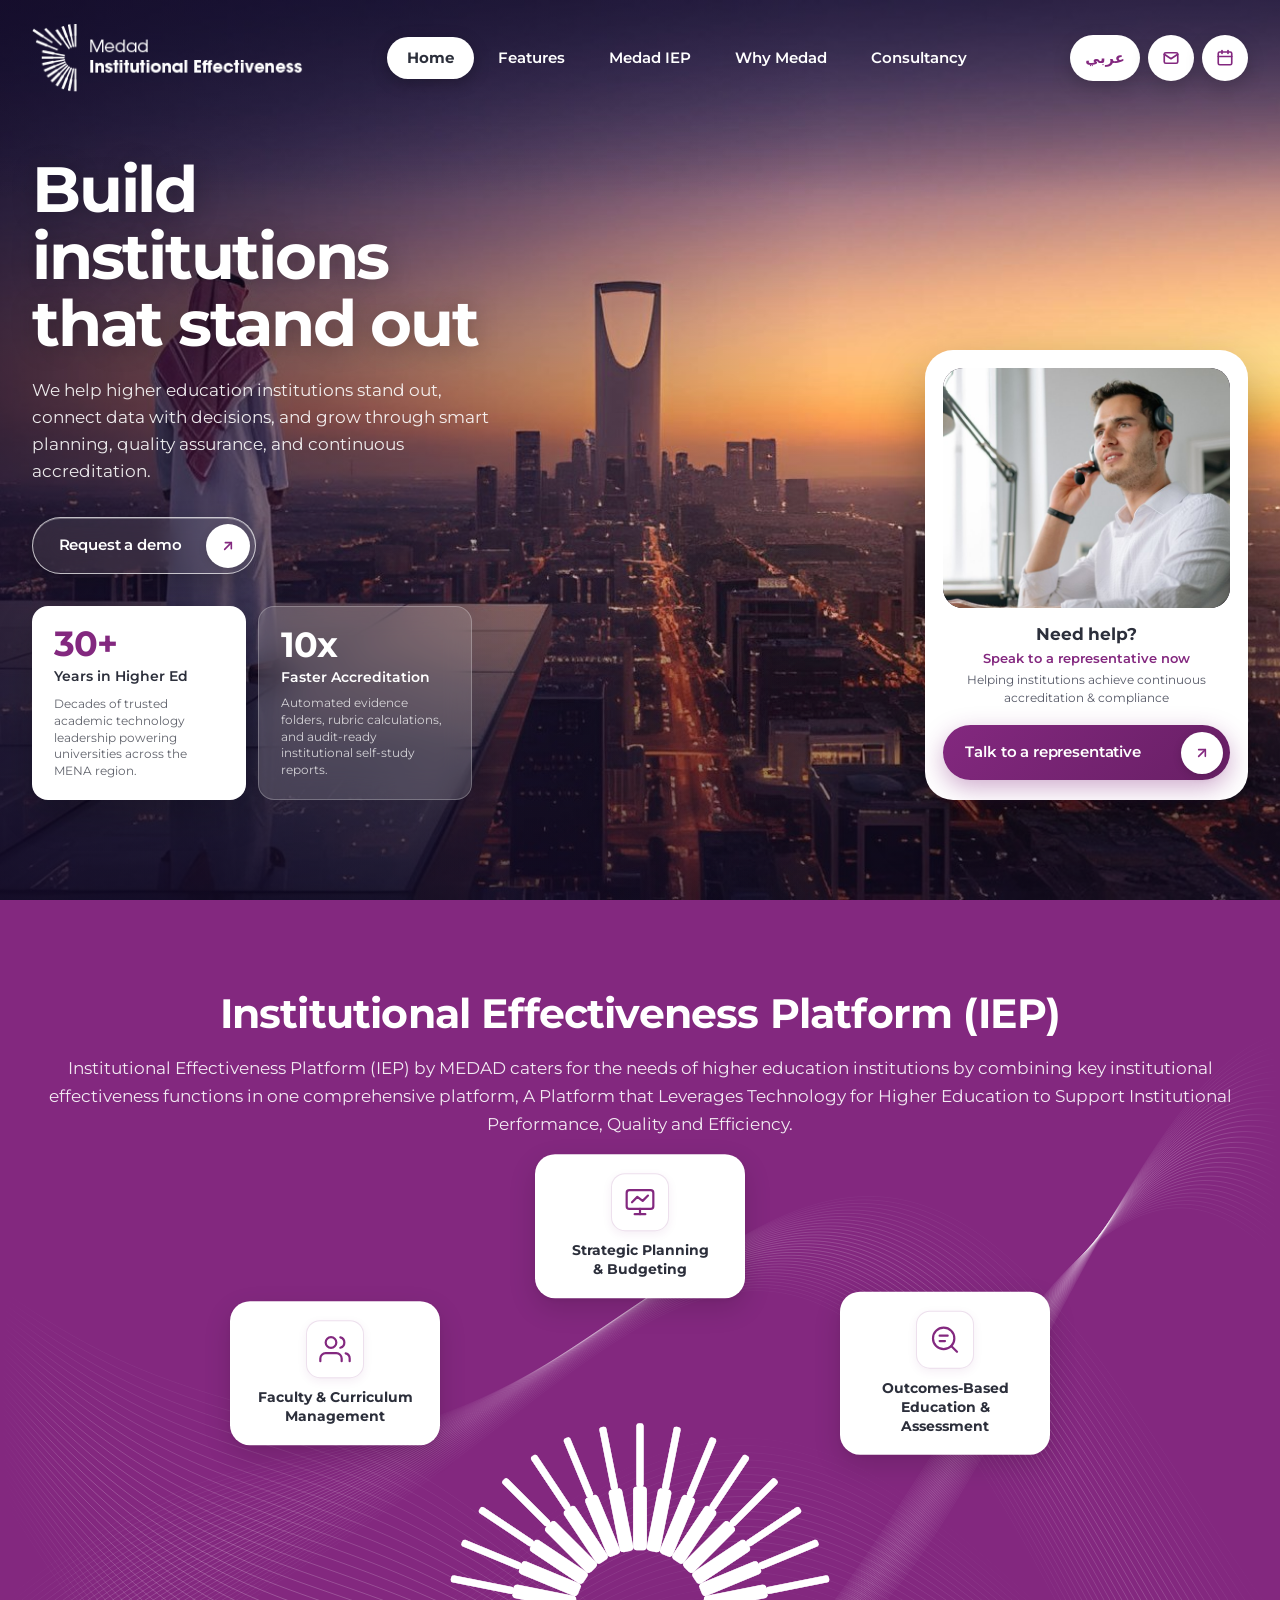
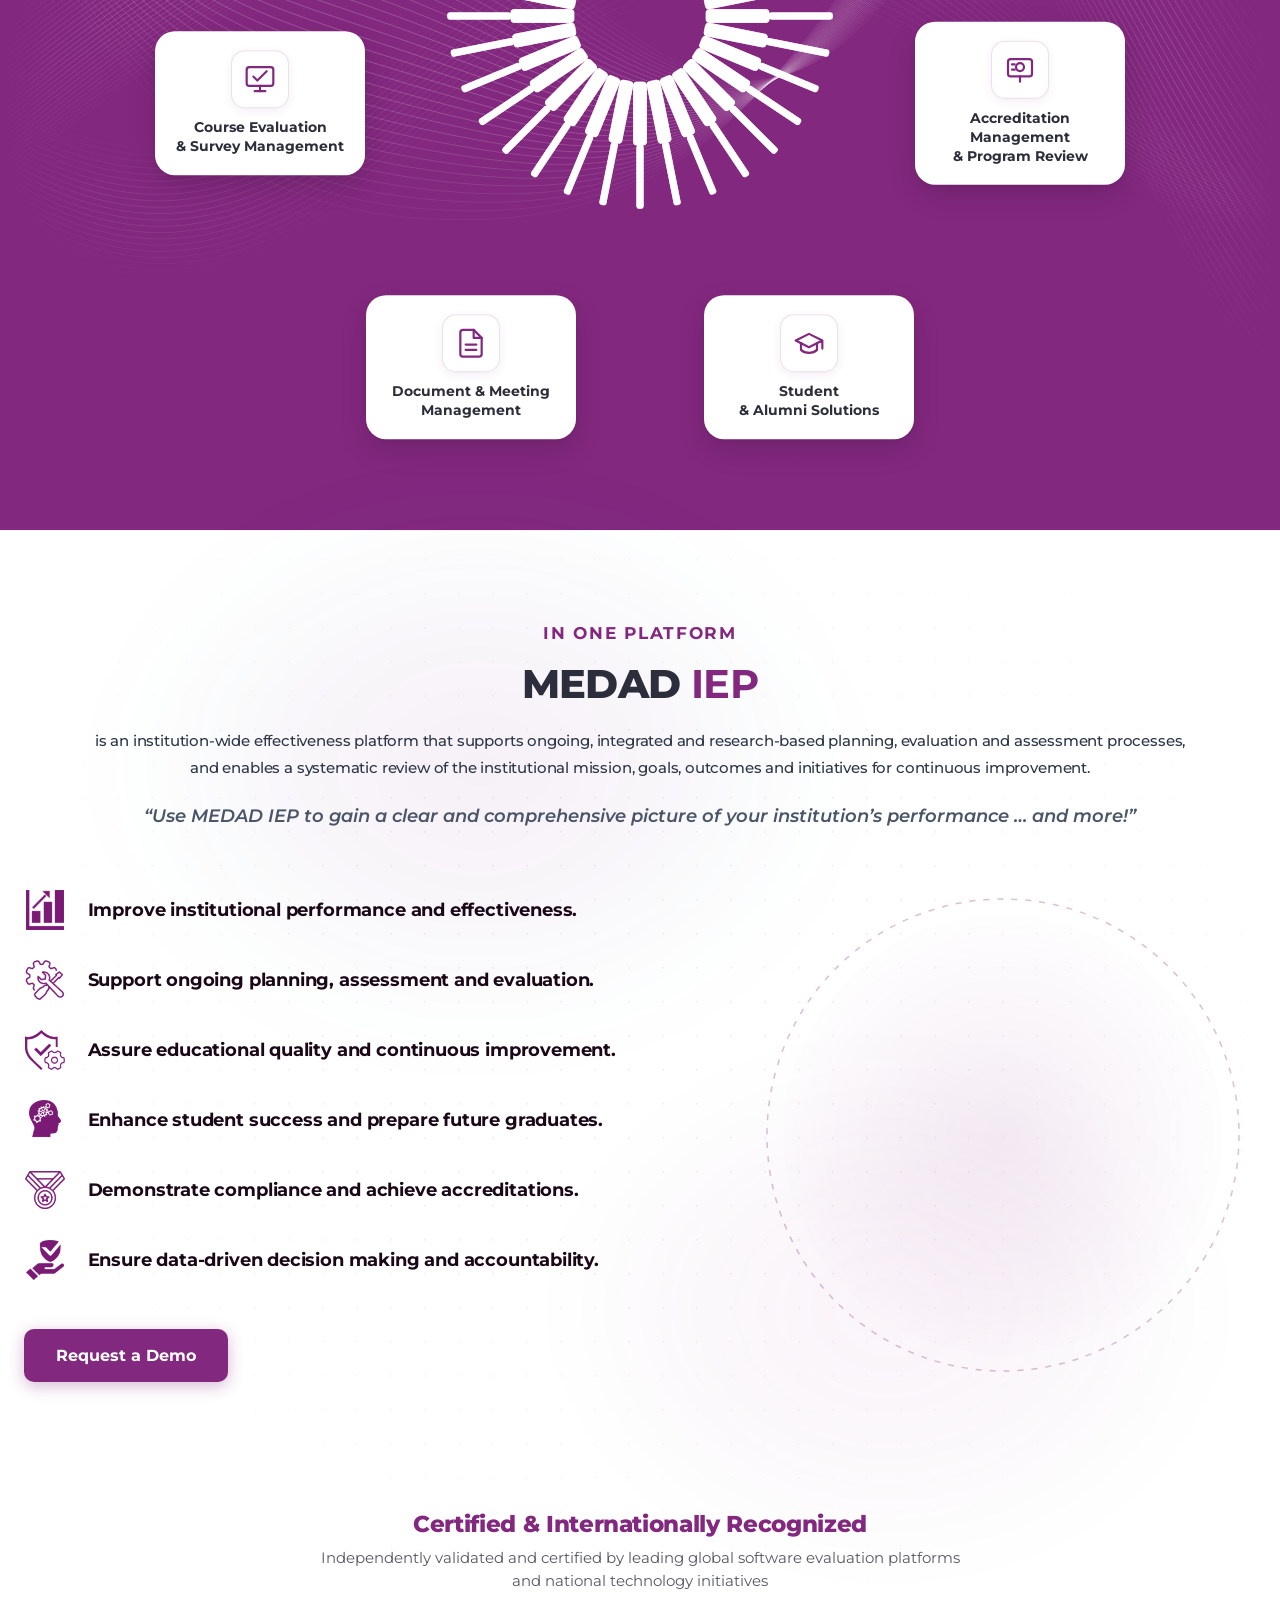
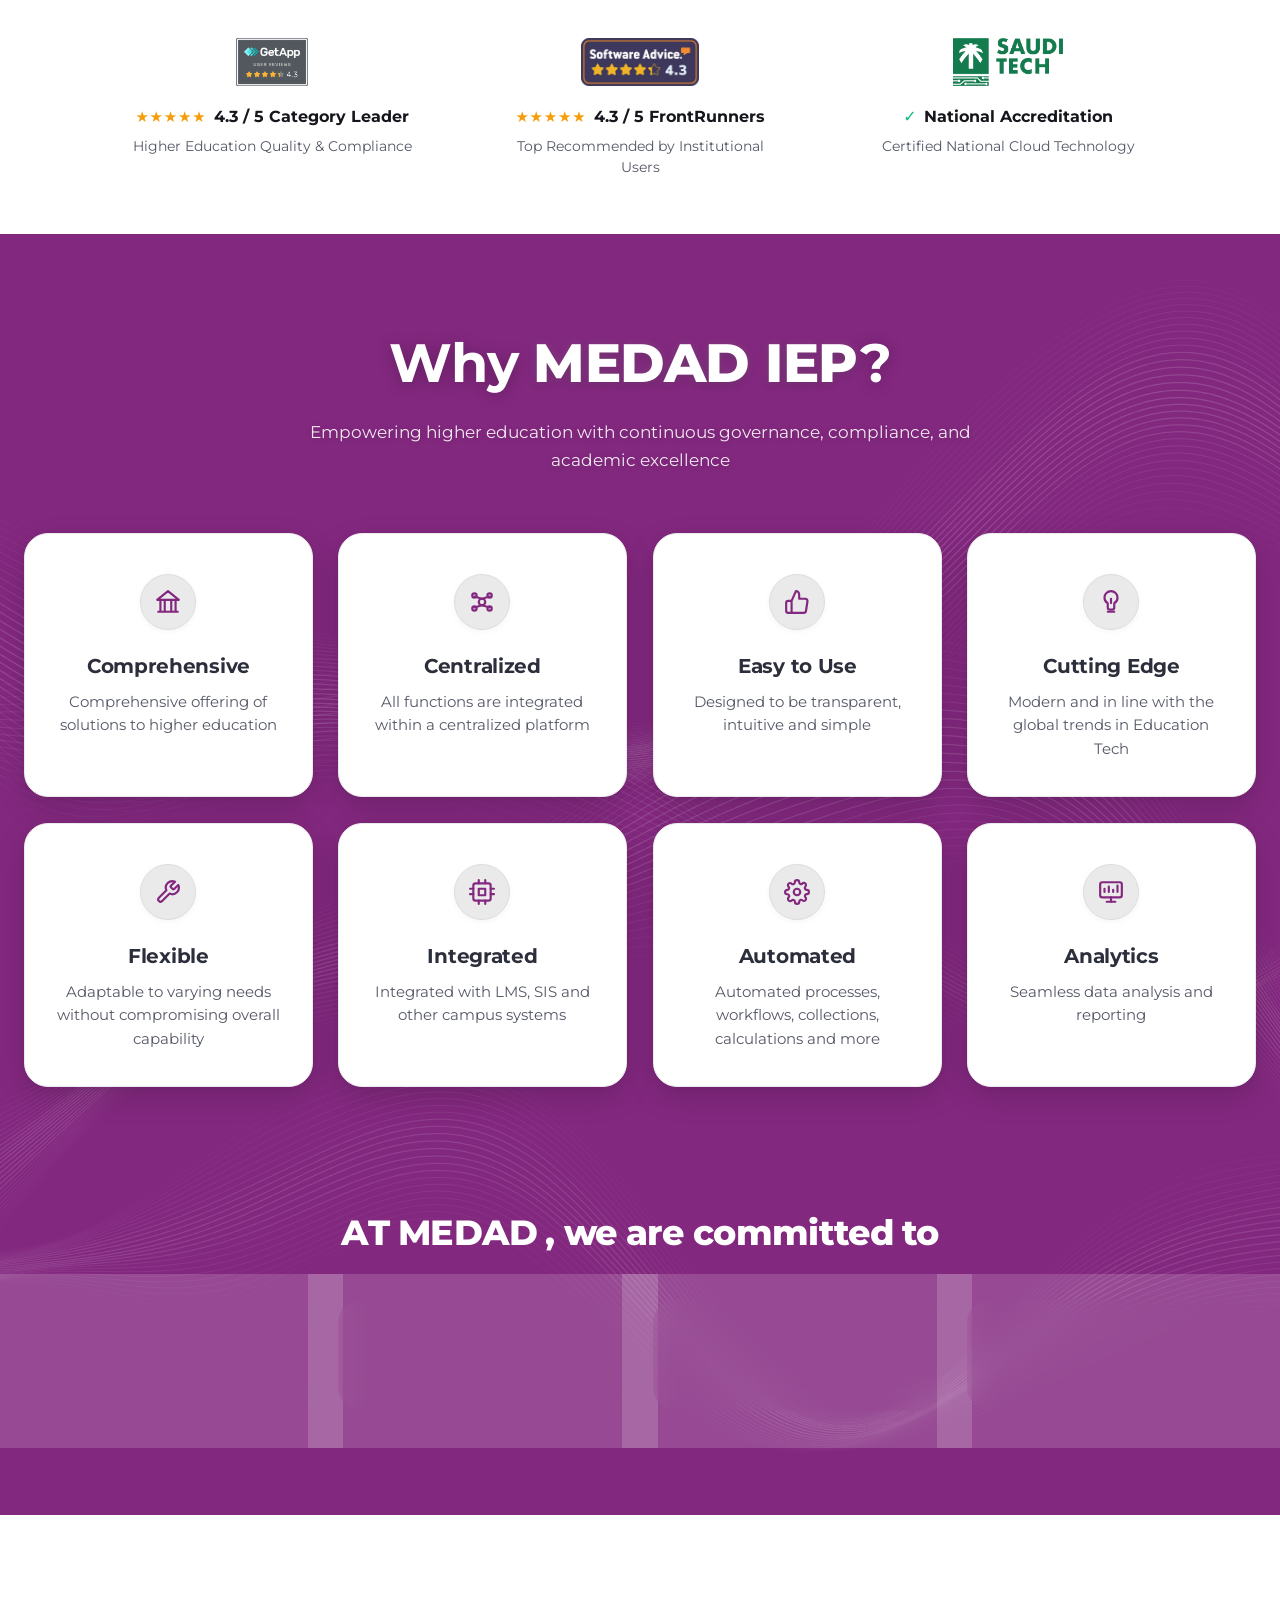
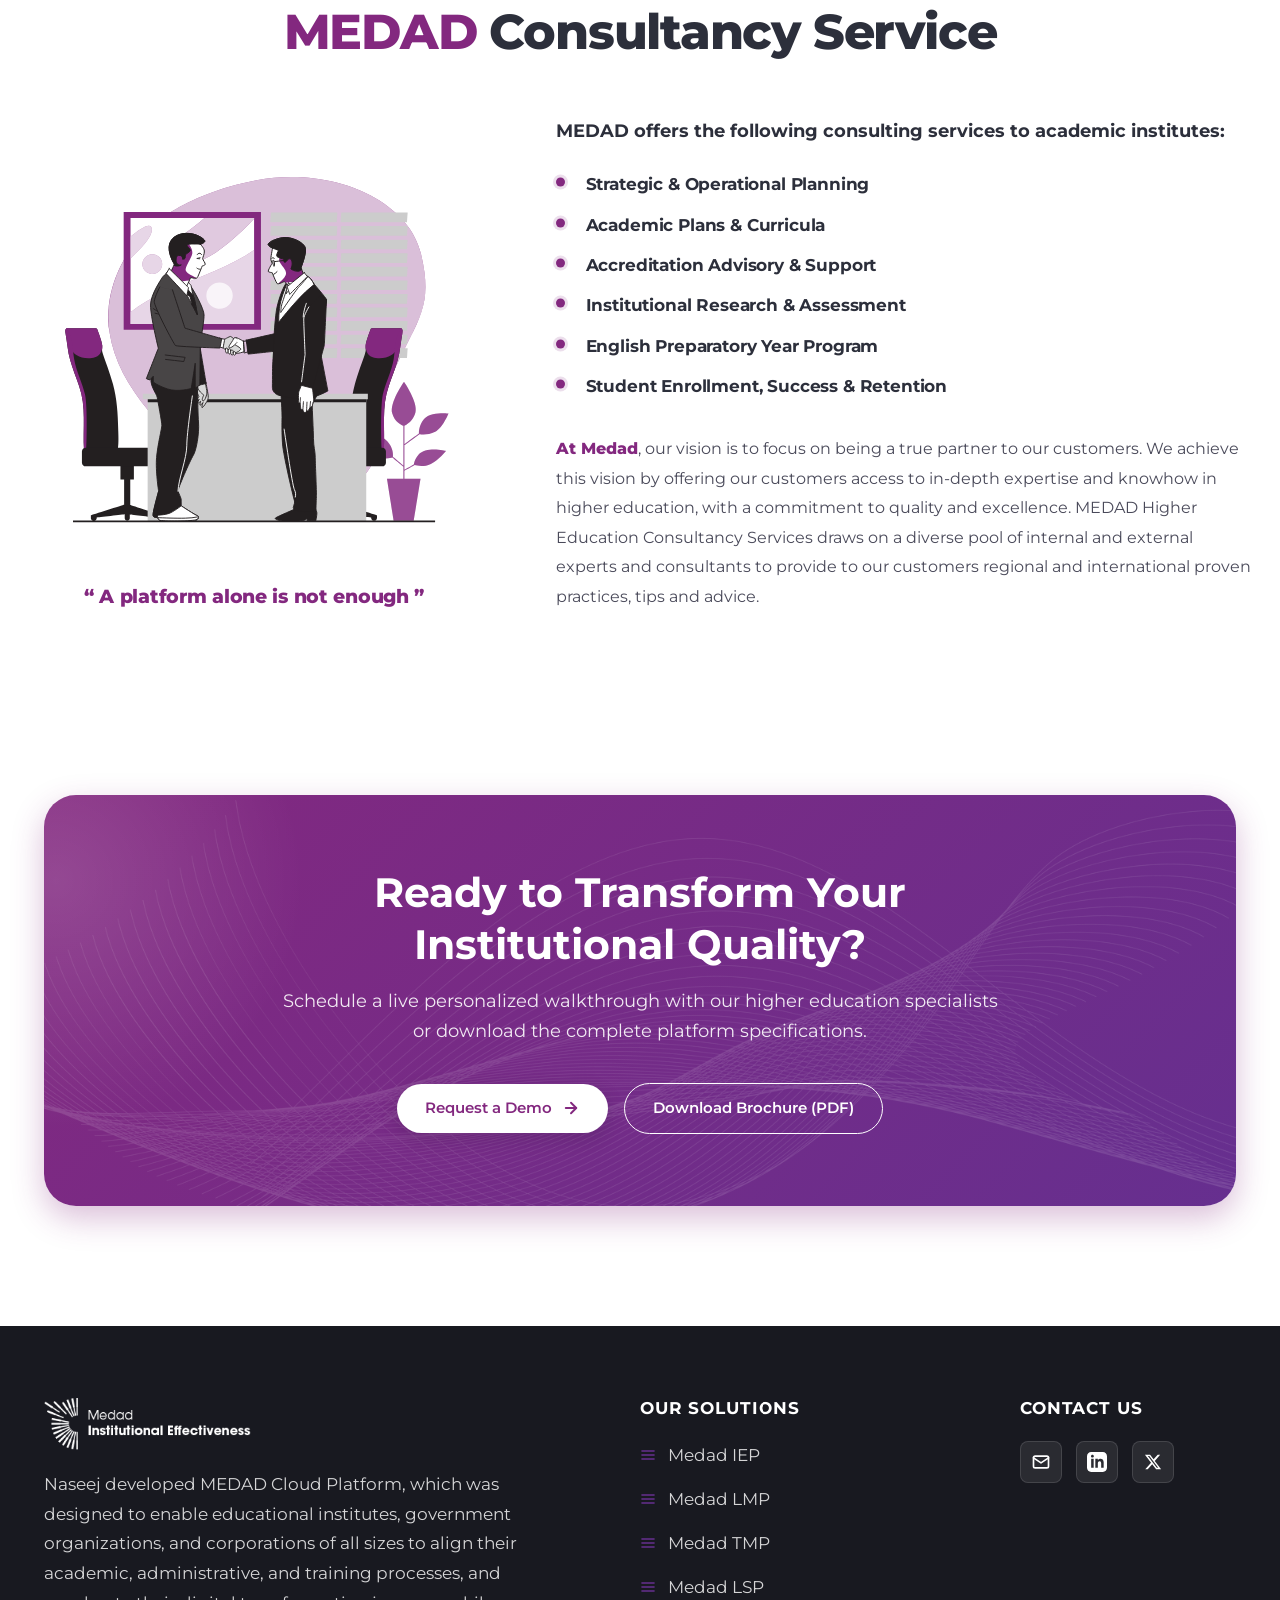
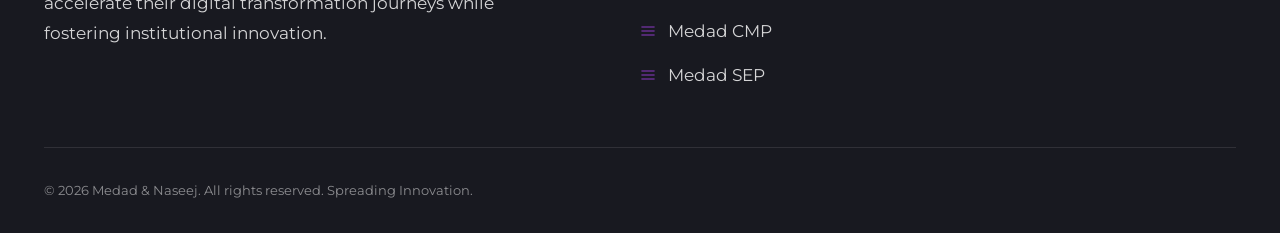
==== index.html @ b890a6e3 "Initial commit: Medad IEP Website" ====
<!DOCTYPE html>
<html lang="en" dir="ltr">
<head>
  <meta charset="UTF-8">
  <meta name="viewport" content="width=device-width, initial-scale=1.0">
  <title>Institutional Effectiveness | Medad Cloud Platform</title>
  <meta name="description" content="Institutional Effectiveness Platform (IEP) by MEDAD caters for the needs of higher education institutions by combining key institutional planning, outcomes assessment, and accreditation.">
  <meta name="robots" content="index, follow">

  <!-- Canonical & Multilingual Links -->
  <link rel="canonical" href="https://products.medad.com/institutional-effectiveness-platform/">
  <link rel="alternate" hreflang="en" href="index.html">
  <link rel="alternate" hreflang="ar" href="ar/index.html">
  <link rel="alternate" hreflang="x-default" href="index.html">

  <!-- Open Graph -->
  <meta property="og:type" content="website">
  <meta property="og:title" content="Institutional Effectiveness | Medad Cloud Platform">
  <meta property="og:description" content="Institutional Effectiveness Platform (IEP) by MEDAD caters for the needs of higher education institutions by combining key institutional functions.">
  <meta property="og:image" content="assets/images/iep-hero-bg.webp">
  <meta property="og:url" content="https://products.medad.com/institutional-effectiveness-platform/">

  <!-- Google Fonts: Montserrat (Spec: Regular 400, SemiBold 600, Bold 700) -->
  <link rel="preconnect" href="https://fonts.googleapis.com">
  <link rel="preconnect" href="https://fonts.gstatic.com" crossorigin>
  <link href="https://fonts.googleapis.com/css2?family=Montserrat:wght@400;600;700&display=swap" rel="stylesheet">

  <link rel="stylesheet" href="css/style.css">
  <link rel="icon" type="image/webp" href="assets/images/medad-iep-logo-en.webp">
</head>
<body>

  <!-- Floating Frosted Header Navigation (Document Level - Stays Forward) -->
  <header class="hero-header" id="mainHeader" role="banner">
    <a href="index.html" class="hero-brand" aria-label="Medad IEP Home">
      <img src="assets/images/medad-iep-logo-en.webp" alt="Medad Institutional Effectiveness Platform" width="272" height="68">
    </a>

    <nav class="hero-pill-nav" role="navigation" aria-label="Main Navigation">
      <span class="hero-pill-indicator" aria-hidden="true"></span>
      <a href="#overview" class="hero-pill-link active">Home</a>
      <a href="#features" class="hero-pill-link">Features</a>
      <a href="#medad-iep" class="hero-pill-link">Medad IEP</a>
      <a href="#why-medad" class="hero-pill-link">Why Medad</a>
      <a href="#consultancy" class="hero-pill-link">Consultancy</a>
    </nav>

    <div class="hero-header-actions">
      <a href="ar/index.html" class="hero-round-btn" id="hero-lang-btn" hreflang="ar" aria-label="Switch language to Arabic" title="العربية">
        <span>عربي</span>
      </a>
      <a href="mailto:info@medad.com" class="hero-round-btn" id="hero-mail-btn" aria-label="Email Medad" title="info@medad.com">
        <svg width="18" height="18" viewBox="0 0 24 24" fill="none" stroke="currentColor" stroke-width="2.2" stroke-linecap="round" stroke-linejoin="round" aria-hidden="true"><rect x="3" y="5" width="18" height="14" rx="2"></rect><polyline points="3 7 12 13 21 7"></polyline></svg>
      </a>
      <a href="#demo" class="hero-round-btn" id="hero-demo-icon-btn" data-open-demo aria-label="Request a Demo" title="Request a Demo">
        <svg width="18" height="18" viewBox="0 0 24 24" fill="none" stroke="currentColor" stroke-width="2.2" stroke-linecap="round" stroke-linejoin="round" aria-hidden="true"><rect x="3" y="4" width="18" height="17" rx="2"></rect><line x1="16" y1="2" x2="16" y2="6"></line><line x1="8" y1="2" x2="8" y2="6"></line><line x1="3" y1="10" x2="21" y2="10"></line></svg>
      </a>
    </div>
  </header>

  <!-- Page Wrapper with Formix-Style Editorial Hero -->
  <div class="page-wrapper">
    <section class="hero-editorial" id="overview">
      <!-- Hero Body Grid (Overlaid on Centered Portrait) -->
      <div class="hero-body-grid">
        <!-- Left Copy Column -->
        <div class="hero-copy-col">
          <h1 class="hero-headline">Build institutions<br>that stand out</h1>
          <p class="hero-description">
            We help higher education institutions stand out, connect data with decisions, and grow through smart planning, quality assurance, and continuous accreditation.
          </p>

          <div class="hero-cta-group">
            <a href="#demo" class="btn btn--hero" id="hero-request-demo-btn" data-open-demo>
              <span>Request a demo</span>
              <span class="btn-arrow-icon" aria-hidden="true">
                <svg width="16" height="16" viewBox="0 0 24 24" fill="none" stroke="currentColor" stroke-width="2.4" stroke-linecap="round" stroke-linejoin="round"><line x1="7" y1="17" x2="17" y2="7"></line><polyline points="8 7 17 7 17 16"></polyline></svg>
              </span>
            </a>
          </div>

          <!-- Bottom Left Stat Cards -->
          <div class="hero-stat-cards">
            <div class="hero-stat-card hero-stat-card--solid">
              <div>
                <div class="hero-stat-number">30+</div>
                <div class="hero-stat-label">Years in Higher Ed</div>
              </div>
              <p class="hero-stat-desc">Decades of trusted academic technology leadership powering universities across the MENA region.</p>
            </div>
            <div class="hero-stat-card hero-stat-card--glass">
              <div>
                <div class="hero-stat-number">10x</div>
                <div class="hero-stat-label">Faster Accreditation</div>
              </div>
              <p class="hero-stat-desc">Automated evidence folders, rubric calculations, and audit-ready institutional self-study reports.</p>
            </div>
          </div>
        </div>

        <!-- Center Spacer for Portrait -->
        <div class="hero-center-spacer" aria-hidden="true"></div>

        <!-- Right Aside Column -->
        <div class="hero-aside-col">
          <!-- Floating White Live Preview Card (Tall Formix Widget) -->
          <aside class="hero-live-card" aria-label="Interactive Preview">
            <div class="live-card-thumb">
              <img src="assets/images/support-rep.jpg" alt="Medad support representative on a headset call" width="800" height="960">
            </div>

            <div class="live-card-body">
              <div class="live-card-name">Need help?</div>
              <div class="live-card-role">Speak to a representative now</div>
              <p class="live-card-desc">Helping institutions achieve continuous accreditation &amp; compliance</p>
            </div>

            <a href="#demo" class="live-card-btn" id="hero-card-demo-btn" data-open-demo>
              <span>Talk to a representative</span>
              <span class="btn-arrow-icon" aria-hidden="true">
                <svg width="16" height="16" viewBox="0 0 24 24" fill="none" stroke="currentColor" stroke-width="2.4" stroke-linecap="round" stroke-linejoin="round"><line x1="7" y1="17" x2="17" y2="7"></line><polyline points="7 7 17 7 17 17"></polyline></svg>
              </span>
            </a>
          </aside>
        </div>
      </div>
    </section>
  </div>

  <!-- Main Landmark -->
  <main id="main-content">

    <!-- Section: A Platform Created for the Entire Institution (Interactive Medad Burst Logo) -->
    <section class="section medad-circle-section" id="features" aria-labelledby="pillars-title">
      <!-- Dynamic Flowing Wave Ribbon Background Elements (Seamless Continuous Wave Mesh - Zero Edges) -->
      <div class="medad-waves-bg" aria-hidden="true">
        <canvas class="medad-waves-canvas" id="medadWavesCanvas"></canvas>
      </div>

      <div class="container">
        <header class="section-head">
          <h2 id="pillars-title" class="section-title">Institutional Effectiveness Platform (IEP)</h2>
          <p class="section-subtitle">
            Institutional Effectiveness Platform (IEP) by MEDAD caters for the needs of higher education institutions by combining key institutional effectiveness functions in one comprehensive platform, A Platform that Leverages Technology for Higher Education to Support Institutional Performance, Quality and Efficiency.
          </p>
        </header>
      </div>

      <!-- Interactive Showcase Stage: Full Page Width -->
      <div class="medad-showcase-stage" id="medadShowcaseStage">
          <!-- Left Column: Burst Logo & Satellite Nodes -->
          <div class="medad-stage-left" id="medadStageLeft">
            <!-- Interactive Circular Medad Logo Hub -->
            <div class="medad-burst-hub" id="medadBurstHub">
              <!-- Central Medad Emblem Circle (Exact brand logo constructed as individual interactive vector shapes) -->
              <div class="medad-logo-core">
            <div class="medad-circle-disc" id="medadCircleDisc">
              <svg xmlns="http://www.w3.org/2000/svg" viewBox="0 0 800 800" width="100%" height="100%" class="medad-interactive-vector-emblem" id="medadInteractiveSvg" aria-label="Medad Institutional Effectiveness Platform Symbol" shape-rendering="geometricPrecision" text-rendering="geometricPrecision" image-rendering="optimizeQuality">
                <!-- All 32 Complete Vector Rectangular Rods in Pure White (#FFFFFF) arranged in circle directly over purple section background -->
                <!-- In rest state, all rods stay completely inside the circle (radius 120 to 350 <= 392) -->
                <!-- Thick parts look inwards toward the circle, thin parts point outwards -->
                <g class="medad-vec-rods-container" id="medadVecRodsContainer">
                  <!-- Rod  0:   0.0 deg -->
                  <g class="medad-vec-rod-pivot" data-rod-index="0" transform="rotate(0.0, 400, 400)">
                    <g class="medad-vec-rod" data-rod="0" data-feature="2" shape-rendering="geometricPrecision">
                      <rect x="510" y="378" width="250" height="44" fill="transparent" class="medad-rod-hitbox" />
                      <rect x="520" y="388" width="115" height="24" rx="6" fill="#FFFFFF" stroke="#FFFFFF" stroke-width="0.75" stroke-linejoin="round" vector-effect="non-scaling-stroke" shape-rendering="geometricPrecision" class="medad-rod-head" />
                      <rect x="635" y="394" width="115" height="12" rx="4" fill="#FFFFFF" stroke="#FFFFFF" stroke-width="0.75" stroke-linejoin="round" vector-effect="non-scaling-stroke" shape-rendering="geometricPrecision" class="medad-rod-stem" />
                    </g>
                  </g>

                  <!-- Rod  1:  11.2 deg -->
                  <g class="medad-vec-rod-pivot" data-rod-index="1" transform="rotate(11.25, 400, 400)">
                    <g class="medad-vec-rod" data-rod="1" data-feature="2" shape-rendering="geometricPrecision">
                      <rect x="510" y="378" width="250" height="44" fill="transparent" class="medad-rod-hitbox" />
                      <rect x="520" y="388" width="115" height="24" rx="6" fill="#FFFFFF" stroke="#FFFFFF" stroke-width="0.75" stroke-linejoin="round" vector-effect="non-scaling-stroke" shape-rendering="geometricPrecision" class="medad-rod-head" />
                      <rect x="635" y="394" width="115" height="12" rx="4" fill="#FFFFFF" stroke="#FFFFFF" stroke-width="0.75" stroke-linejoin="round" vector-effect="non-scaling-stroke" shape-rendering="geometricPrecision" class="medad-rod-stem" />
                    </g>
                  </g>

                  <!-- Rod  2:  22.5 deg -->
                  <g class="medad-vec-rod-pivot" data-rod-index="2" transform="rotate(22.5, 400, 400)">
                    <g class="medad-vec-rod" data-rod="2" data-feature="2" shape-rendering="geometricPrecision">
                      <rect x="510" y="378" width="250" height="44" fill="transparent" class="medad-rod-hitbox" />
                      <rect x="520" y="388" width="115" height="24" rx="6" fill="#FFFFFF" stroke="#FFFFFF" stroke-width="0.75" stroke-linejoin="round" vector-effect="non-scaling-stroke" shape-rendering="geometricPrecision" class="medad-rod-head" />
                      <rect x="635" y="394" width="115" height="12" rx="4" fill="#FFFFFF" stroke="#FFFFFF" stroke-width="0.75" stroke-linejoin="round" vector-effect="non-scaling-stroke" shape-rendering="geometricPrecision" class="medad-rod-stem" />
                    </g>
                  </g>

                  <!-- Rod  3:  33.8 deg -->
                  <g class="medad-vec-rod-pivot" data-rod-index="3" transform="rotate(33.75, 400, 400)">
                    <g class="medad-vec-rod" data-rod="3" data-feature="3" shape-rendering="geometricPrecision">
                      <rect x="510" y="378" width="250" height="44" fill="transparent" class="medad-rod-hitbox" />
                      <rect x="520" y="388" width="115" height="24" rx="6" fill="#FFFFFF" stroke="#FFFFFF" stroke-width="0.75" stroke-linejoin="round" vector-effect="non-scaling-stroke" shape-rendering="geometricPrecision" class="medad-rod-head" />
                      <rect x="635" y="394" width="115" height="12" rx="4" fill="#FFFFFF" stroke="#FFFFFF" stroke-width="0.75" stroke-linejoin="round" vector-effect="non-scaling-stroke" shape-rendering="geometricPrecision" class="medad-rod-stem" />
                    </g>
                  </g>

                  <!-- Rod  4:  45.0 deg -->
                  <g class="medad-vec-rod-pivot" data-rod-index="4" transform="rotate(45.0, 400, 400)">
                    <g class="medad-vec-rod" data-rod="4" data-feature="3" shape-rendering="geometricPrecision">
                      <rect x="510" y="378" width="250" height="44" fill="transparent" class="medad-rod-hitbox" />
                      <rect x="520" y="388" width="115" height="24" rx="6" fill="#FFFFFF" stroke="#FFFFFF" stroke-width="0.75" stroke-linejoin="round" vector-effect="non-scaling-stroke" shape-rendering="geometricPrecision" class="medad-rod-head" />
                      <rect x="635" y="394" width="115" height="12" rx="4" fill="#FFFFFF" stroke="#FFFFFF" stroke-width="0.75" stroke-linejoin="round" vector-effect="non-scaling-stroke" shape-rendering="geometricPrecision" class="medad-rod-stem" />
                    </g>
                  </g>

                  <!-- Rod  5:  56.2 deg -->
                  <g class="medad-vec-rod-pivot" data-rod-index="5" transform="rotate(56.25, 400, 400)">
                    <g class="medad-vec-rod" data-rod="5" data-feature="3" shape-rendering="geometricPrecision">
                      <rect x="510" y="378" width="250" height="44" fill="transparent" class="medad-rod-hitbox" />
                      <rect x="520" y="388" width="115" height="24" rx="6" fill="#FFFFFF" stroke="#FFFFFF" stroke-width="0.75" stroke-linejoin="round" vector-effect="non-scaling-stroke" shape-rendering="geometricPrecision" class="medad-rod-head" />
                      <rect x="635" y="394" width="115" height="12" rx="4" fill="#FFFFFF" stroke="#FFFFFF" stroke-width="0.75" stroke-linejoin="round" vector-effect="non-scaling-stroke" shape-rendering="geometricPrecision" class="medad-rod-stem" />
                    </g>
                  </g>

                  <!-- Rod  6:  67.5 deg -->
                  <g class="medad-vec-rod-pivot" data-rod-index="6" transform="rotate(67.5, 400, 400)">
                    <g class="medad-vec-rod" data-rod="6" data-feature="3" shape-rendering="geometricPrecision">
                      <rect x="510" y="378" width="250" height="44" fill="transparent" class="medad-rod-hitbox" />
                      <rect x="520" y="388" width="115" height="24" rx="6" fill="#FFFFFF" stroke="#FFFFFF" stroke-width="0.75" stroke-linejoin="round" vector-effect="non-scaling-stroke" shape-rendering="geometricPrecision" class="medad-rod-head" />
                      <rect x="635" y="394" width="115" height="12" rx="4" fill="#FFFFFF" stroke="#FFFFFF" stroke-width="0.75" stroke-linejoin="round" vector-effect="non-scaling-stroke" shape-rendering="geometricPrecision" class="medad-rod-stem" />
                    </g>
                  </g>

                  <!-- Rod  7:  78.8 deg -->
                  <g class="medad-vec-rod-pivot" data-rod-index="7" transform="rotate(78.75, 400, 400)">
                    <g class="medad-vec-rod" data-rod="7" data-feature="4" shape-rendering="geometricPrecision">
                      <rect x="510" y="378" width="250" height="44" fill="transparent" class="medad-rod-hitbox" />
                      <rect x="520" y="388" width="115" height="24" rx="6" fill="#FFFFFF" stroke="#FFFFFF" stroke-width="0.75" stroke-linejoin="round" vector-effect="non-scaling-stroke" shape-rendering="geometricPrecision" class="medad-rod-head" />
                      <rect x="635" y="394" width="115" height="12" rx="4" fill="#FFFFFF" stroke="#FFFFFF" stroke-width="0.75" stroke-linejoin="round" vector-effect="non-scaling-stroke" shape-rendering="geometricPrecision" class="medad-rod-stem" />
                    </g>
                  </g>

                  <!-- Rod  8:  90.0 deg -->
                  <g class="medad-vec-rod-pivot" data-rod-index="8" transform="rotate(90.0, 400, 400)">
                    <g class="medad-vec-rod" data-rod="8" data-feature="4" shape-rendering="geometricPrecision">
                      <rect x="510" y="378" width="250" height="44" fill="transparent" class="medad-rod-hitbox" />
                      <rect x="520" y="388" width="115" height="24" rx="6" fill="#FFFFFF" stroke="#FFFFFF" stroke-width="0.75" stroke-linejoin="round" vector-effect="non-scaling-stroke" shape-rendering="geometricPrecision" class="medad-rod-head" />
                      <rect x="635" y="394" width="115" height="12" rx="4" fill="#FFFFFF" stroke="#FFFFFF" stroke-width="0.75" stroke-linejoin="round" vector-effect="non-scaling-stroke" shape-rendering="geometricPrecision" class="medad-rod-stem" />
                    </g>
                  </g>

                  <!-- Rod  9: 101.2 deg -->
                  <g class="medad-vec-rod-pivot" data-rod-index="9" transform="rotate(101.25, 400, 400)">
                    <g class="medad-vec-rod" data-rod="9" data-feature="4" shape-rendering="geometricPrecision">
                      <rect x="510" y="378" width="250" height="44" fill="transparent" class="medad-rod-hitbox" />
                      <rect x="520" y="388" width="115" height="24" rx="6" fill="#FFFFFF" stroke="#FFFFFF" stroke-width="0.75" stroke-linejoin="round" vector-effect="non-scaling-stroke" shape-rendering="geometricPrecision" class="medad-rod-head" />
                      <rect x="635" y="394" width="115" height="12" rx="4" fill="#FFFFFF" stroke="#FFFFFF" stroke-width="0.75" stroke-linejoin="round" vector-effect="non-scaling-stroke" shape-rendering="geometricPrecision" class="medad-rod-stem" />
                    </g>
                  </g>

                  <!-- Rod 10: 112.5 deg -->
                  <g class="medad-vec-rod-pivot" data-rod-index="10" transform="rotate(112.5, 400, 400)">
                    <g class="medad-vec-rod" data-rod="10" data-feature="4" shape-rendering="geometricPrecision">
                      <rect x="510" y="378" width="250" height="44" fill="transparent" class="medad-rod-hitbox" />
                      <rect x="520" y="388" width="115" height="24" rx="6" fill="#FFFFFF" stroke="#FFFFFF" stroke-width="0.75" stroke-linejoin="round" vector-effect="non-scaling-stroke" shape-rendering="geometricPrecision" class="medad-rod-head" />
                      <rect x="635" y="394" width="115" height="12" rx="4" fill="#FFFFFF" stroke="#FFFFFF" stroke-width="0.75" stroke-linejoin="round" vector-effect="non-scaling-stroke" shape-rendering="geometricPrecision" class="medad-rod-stem" />
                    </g>
                  </g>

                  <!-- Rod 11: 123.8 deg -->
                  <g class="medad-vec-rod-pivot" data-rod-index="11" transform="rotate(123.75, 400, 400)">
                    <g class="medad-vec-rod" data-rod="11" data-feature="4" shape-rendering="geometricPrecision">
                      <rect x="510" y="378" width="250" height="44" fill="transparent" class="medad-rod-hitbox" />
                      <rect x="520" y="388" width="115" height="24" rx="6" fill="#FFFFFF" stroke="#FFFFFF" stroke-width="0.75" stroke-linejoin="round" vector-effect="non-scaling-stroke" shape-rendering="geometricPrecision" class="medad-rod-head" />
                      <rect x="635" y="394" width="115" height="12" rx="4" fill="#FFFFFF" stroke="#FFFFFF" stroke-width="0.75" stroke-linejoin="round" vector-effect="non-scaling-stroke" shape-rendering="geometricPrecision" class="medad-rod-stem" />
                    </g>
                  </g>

                  <!-- Rod 12: 135.0 deg -->
                  <g class="medad-vec-rod-pivot" data-rod-index="12" transform="rotate(135.0, 400, 400)">
                    <g class="medad-vec-rod" data-rod="12" data-feature="5" shape-rendering="geometricPrecision">
                      <rect x="510" y="378" width="250" height="44" fill="transparent" class="medad-rod-hitbox" />
                      <rect x="520" y="388" width="115" height="24" rx="6" fill="#FFFFFF" stroke="#FFFFFF" stroke-width="0.75" stroke-linejoin="round" vector-effect="non-scaling-stroke" shape-rendering="geometricPrecision" class="medad-rod-head" />
                      <rect x="635" y="394" width="115" height="12" rx="4" fill="#FFFFFF" stroke="#FFFFFF" stroke-width="0.75" stroke-linejoin="round" vector-effect="non-scaling-stroke" shape-rendering="geometricPrecision" class="medad-rod-stem" />
                    </g>
                  </g>

                  <!-- Rod 13: 146.2 deg -->
                  <g class="medad-vec-rod-pivot" data-rod-index="13" transform="rotate(146.25, 400, 400)">
                    <g class="medad-vec-rod" data-rod="13" data-feature="5" shape-rendering="geometricPrecision">
                      <rect x="510" y="378" width="250" height="44" fill="transparent" class="medad-rod-hitbox" />
                      <rect x="520" y="388" width="115" height="24" rx="6" fill="#FFFFFF" stroke="#FFFFFF" stroke-width="0.75" stroke-linejoin="round" vector-effect="non-scaling-stroke" shape-rendering="geometricPrecision" class="medad-rod-head" />
                      <rect x="635" y="394" width="115" height="12" rx="4" fill="#FFFFFF" stroke="#FFFFFF" stroke-width="0.75" stroke-linejoin="round" vector-effect="non-scaling-stroke" shape-rendering="geometricPrecision" class="medad-rod-stem" />
                    </g>
                  </g>

                  <!-- Rod 14: 157.5 deg -->
                  <g class="medad-vec-rod-pivot" data-rod-index="14" transform="rotate(157.5, 400, 400)">
                    <g class="medad-vec-rod" data-rod="14" data-feature="5" shape-rendering="geometricPrecision">
                      <rect x="510" y="378" width="250" height="44" fill="transparent" class="medad-rod-hitbox" />
                      <rect x="520" y="388" width="115" height="24" rx="6" fill="#FFFFFF" stroke="#FFFFFF" stroke-width="0.75" stroke-linejoin="round" vector-effect="non-scaling-stroke" shape-rendering="geometricPrecision" class="medad-rod-head" />
                      <rect x="635" y="394" width="115" height="12" rx="4" fill="#FFFFFF" stroke="#FFFFFF" stroke-width="0.75" stroke-linejoin="round" vector-effect="non-scaling-stroke" shape-rendering="geometricPrecision" class="medad-rod-stem" />
                    </g>
                  </g>

                  <!-- Rod 15: 168.8 deg -->
                  <g class="medad-vec-rod-pivot" data-rod-index="15" transform="rotate(168.75, 400, 400)">
                    <g class="medad-vec-rod" data-rod="15" data-feature="5" shape-rendering="geometricPrecision">
                      <rect x="510" y="378" width="250" height="44" fill="transparent" class="medad-rod-hitbox" />
                      <rect x="520" y="388" width="115" height="24" rx="6" fill="#FFFFFF" stroke="#FFFFFF" stroke-width="0.75" stroke-linejoin="round" vector-effect="non-scaling-stroke" shape-rendering="geometricPrecision" class="medad-rod-head" />
                      <rect x="635" y="394" width="115" height="12" rx="4" fill="#FFFFFF" stroke="#FFFFFF" stroke-width="0.75" stroke-linejoin="round" vector-effect="non-scaling-stroke" shape-rendering="geometricPrecision" class="medad-rod-stem" />
                    </g>
                  </g>

                  <!-- Rod 16: 180.0 deg -->
                  <g class="medad-vec-rod-pivot" data-rod-index="16" transform="rotate(180.0, 400, 400)">
                    <g class="medad-vec-rod" data-rod="16" data-feature="6" shape-rendering="geometricPrecision">
                      <rect x="510" y="378" width="250" height="44" fill="transparent" class="medad-rod-hitbox" />
                      <rect x="520" y="388" width="115" height="24" rx="6" fill="#FFFFFF" stroke="#FFFFFF" stroke-width="0.75" stroke-linejoin="round" vector-effect="non-scaling-stroke" shape-rendering="geometricPrecision" class="medad-rod-head" />
                      <rect x="635" y="394" width="115" height="12" rx="4" fill="#FFFFFF" stroke="#FFFFFF" stroke-width="0.75" stroke-linejoin="round" vector-effect="non-scaling-stroke" shape-rendering="geometricPrecision" class="medad-rod-stem" />
                    </g>
                  </g>

                  <!-- Rod 17: 191.2 deg -->
                  <g class="medad-vec-rod-pivot" data-rod-index="17" transform="rotate(191.25, 400, 400)">
                    <g class="medad-vec-rod" data-rod="17" data-feature="6" shape-rendering="geometricPrecision">
                      <rect x="510" y="378" width="250" height="44" fill="transparent" class="medad-rod-hitbox" />
                      <rect x="520" y="388" width="115" height="24" rx="6" fill="#FFFFFF" stroke="#FFFFFF" stroke-width="0.75" stroke-linejoin="round" vector-effect="non-scaling-stroke" shape-rendering="geometricPrecision" class="medad-rod-head" />
                      <rect x="635" y="394" width="115" height="12" rx="4" fill="#FFFFFF" stroke="#FFFFFF" stroke-width="0.75" stroke-linejoin="round" vector-effect="non-scaling-stroke" shape-rendering="geometricPrecision" class="medad-rod-stem" />
                    </g>
                  </g>

                  <!-- Rod 18: 202.5 deg -->
                  <g class="medad-vec-rod-pivot" data-rod-index="18" transform="rotate(202.5, 400, 400)">
                    <g class="medad-vec-rod" data-rod="18" data-feature="6" shape-rendering="geometricPrecision">
                      <rect x="510" y="378" width="250" height="44" fill="transparent" class="medad-rod-hitbox" />
                      <rect x="520" y="388" width="115" height="24" rx="6" fill="#FFFFFF" stroke="#FFFFFF" stroke-width="0.75" stroke-linejoin="round" vector-effect="non-scaling-stroke" shape-rendering="geometricPrecision" class="medad-rod-head" />
                      <rect x="635" y="394" width="115" height="12" rx="4" fill="#FFFFFF" stroke="#FFFFFF" stroke-width="0.75" stroke-linejoin="round" vector-effect="non-scaling-stroke" shape-rendering="geometricPrecision" class="medad-rod-stem" />
                    </g>
                  </g>

                  <!-- Rod 19: 213.8 deg -->
                  <g class="medad-vec-rod-pivot" data-rod-index="19" transform="rotate(213.75, 400, 400)">
                    <g class="medad-vec-rod" data-rod="19" data-feature="6" shape-rendering="geometricPrecision">
                      <rect x="510" y="378" width="250" height="44" fill="transparent" class="medad-rod-hitbox" />
                      <rect x="520" y="388" width="115" height="24" rx="6" fill="#FFFFFF" stroke="#FFFFFF" stroke-width="0.75" stroke-linejoin="round" vector-effect="non-scaling-stroke" shape-rendering="geometricPrecision" class="medad-rod-head" />
                      <rect x="635" y="394" width="115" height="12" rx="4" fill="#FFFFFF" stroke="#FFFFFF" stroke-width="0.75" stroke-linejoin="round" vector-effect="non-scaling-stroke" shape-rendering="geometricPrecision" class="medad-rod-stem" />
                    </g>
                  </g>

                  <!-- Rod 20: 225.0 deg -->
                  <g class="medad-vec-rod-pivot" data-rod-index="20" transform="rotate(225.0, 400, 400)">
                    <g class="medad-vec-rod" data-rod="20" data-feature="6" shape-rendering="geometricPrecision">
                      <rect x="510" y="378" width="250" height="44" fill="transparent" class="medad-rod-hitbox" />
                      <rect x="520" y="388" width="115" height="24" rx="6" fill="#FFFFFF" stroke="#FFFFFF" stroke-width="0.75" stroke-linejoin="round" vector-effect="non-scaling-stroke" shape-rendering="geometricPrecision" class="medad-rod-head" />
                      <rect x="635" y="394" width="115" height="12" rx="4" fill="#FFFFFF" stroke="#FFFFFF" stroke-width="0.75" stroke-linejoin="round" vector-effect="non-scaling-stroke" shape-rendering="geometricPrecision" class="medad-rod-stem" />
                    </g>
                  </g>

                  <!-- Rod 21: 236.2 deg -->
                  <g class="medad-vec-rod-pivot" data-rod-index="21" transform="rotate(236.25, 400, 400)">
                    <g class="medad-vec-rod" data-rod="21" data-feature="0" shape-rendering="geometricPrecision">
                      <rect x="510" y="378" width="250" height="44" fill="transparent" class="medad-rod-hitbox" />
                      <rect x="520" y="388" width="115" height="24" rx="6" fill="#FFFFFF" stroke="#FFFFFF" stroke-width="0.75" stroke-linejoin="round" vector-effect="non-scaling-stroke" shape-rendering="geometricPrecision" class="medad-rod-head" />
                      <rect x="635" y="394" width="115" height="12" rx="4" fill="#FFFFFF" stroke="#FFFFFF" stroke-width="0.75" stroke-linejoin="round" vector-effect="non-scaling-stroke" shape-rendering="geometricPrecision" class="medad-rod-stem" />
                    </g>
                  </g>

                  <!-- Rod 22: 247.5 deg -->
                  <g class="medad-vec-rod-pivot" data-rod-index="22" transform="rotate(247.5, 400, 400)">
                    <g class="medad-vec-rod" data-rod="22" data-feature="0" shape-rendering="geometricPrecision">
                      <rect x="510" y="378" width="250" height="44" fill="transparent" class="medad-rod-hitbox" />
                      <rect x="520" y="388" width="115" height="24" rx="6" fill="#FFFFFF" stroke="#FFFFFF" stroke-width="0.75" stroke-linejoin="round" vector-effect="non-scaling-stroke" shape-rendering="geometricPrecision" class="medad-rod-head" />
                      <rect x="635" y="394" width="115" height="12" rx="4" fill="#FFFFFF" stroke="#FFFFFF" stroke-width="0.75" stroke-linejoin="round" vector-effect="non-scaling-stroke" shape-rendering="geometricPrecision" class="medad-rod-stem" />
                    </g>
                  </g>

                  <!-- Rod 23: 258.8 deg -->
                  <g class="medad-vec-rod-pivot" data-rod-index="23" transform="rotate(258.75, 400, 400)">
                    <g class="medad-vec-rod" data-rod="23" data-feature="0" shape-rendering="geometricPrecision">
                      <rect x="510" y="378" width="250" height="44" fill="transparent" class="medad-rod-hitbox" />
                      <rect x="520" y="388" width="115" height="24" rx="6" fill="#FFFFFF" stroke="#FFFFFF" stroke-width="0.75" stroke-linejoin="round" vector-effect="non-scaling-stroke" shape-rendering="geometricPrecision" class="medad-rod-head" />
                      <rect x="635" y="394" width="115" height="12" rx="4" fill="#FFFFFF" stroke="#FFFFFF" stroke-width="0.75" stroke-linejoin="round" vector-effect="non-scaling-stroke" shape-rendering="geometricPrecision" class="medad-rod-stem" />
                    </g>
                  </g>

                  <!-- Rod 24: 270.0 deg -->
                  <g class="medad-vec-rod-pivot" data-rod-index="24" transform="rotate(270.0, 400, 400)">
                    <g class="medad-vec-rod" data-rod="24" data-feature="0" shape-rendering="geometricPrecision">
                      <rect x="510" y="378" width="250" height="44" fill="transparent" class="medad-rod-hitbox" />
                      <rect x="520" y="388" width="115" height="24" rx="6" fill="#FFFFFF" stroke="#FFFFFF" stroke-width="0.75" stroke-linejoin="round" vector-effect="non-scaling-stroke" shape-rendering="geometricPrecision" class="medad-rod-head" />
                      <rect x="635" y="394" width="115" height="12" rx="4" fill="#FFFFFF" stroke="#FFFFFF" stroke-width="0.75" stroke-linejoin="round" vector-effect="non-scaling-stroke" shape-rendering="geometricPrecision" class="medad-rod-stem" />
                    </g>
                  </g>

                  <!-- Rod 25: 281.2 deg -->
                  <g class="medad-vec-rod-pivot" data-rod-index="25" transform="rotate(281.25, 400, 400)">
                    <g class="medad-vec-rod" data-rod="25" data-feature="1" shape-rendering="geometricPrecision">
                      <rect x="510" y="378" width="250" height="44" fill="transparent" class="medad-rod-hitbox" />
                      <rect x="520" y="388" width="115" height="24" rx="6" fill="#FFFFFF" stroke="#FFFFFF" stroke-width="0.75" stroke-linejoin="round" vector-effect="non-scaling-stroke" shape-rendering="geometricPrecision" class="medad-rod-head" />
                      <rect x="635" y="394" width="115" height="12" rx="4" fill="#FFFFFF" stroke="#FFFFFF" stroke-width="0.75" stroke-linejoin="round" vector-effect="non-scaling-stroke" shape-rendering="geometricPrecision" class="medad-rod-stem" />
                    </g>
                  </g>

                  <!-- Rod 26: 292.5 deg -->
                  <g class="medad-vec-rod-pivot" data-rod-index="26" transform="rotate(292.5, 400, 400)">
                    <g class="medad-vec-rod" data-rod="26" data-feature="1" shape-rendering="geometricPrecision">
                      <rect x="510" y="378" width="250" height="44" fill="transparent" class="medad-rod-hitbox" />
                      <rect x="520" y="388" width="115" height="24" rx="6" fill="#FFFFFF" stroke="#FFFFFF" stroke-width="0.75" stroke-linejoin="round" vector-effect="non-scaling-stroke" shape-rendering="geometricPrecision" class="medad-rod-head" />
                      <rect x="635" y="394" width="115" height="12" rx="4" fill="#FFFFFF" stroke="#FFFFFF" stroke-width="0.75" stroke-linejoin="round" vector-effect="non-scaling-stroke" shape-rendering="geometricPrecision" class="medad-rod-stem" />
                    </g>
                  </g>

                  <!-- Rod 27: 303.8 deg -->
                  <g class="medad-vec-rod-pivot" data-rod-index="27" transform="rotate(303.75, 400, 400)">
                    <g class="medad-vec-rod" data-rod="27" data-feature="1" shape-rendering="geometricPrecision">
                      <rect x="510" y="378" width="250" height="44" fill="transparent" class="medad-rod-hitbox" />
                      <rect x="520" y="388" width="115" height="24" rx="6" fill="#FFFFFF" stroke="#FFFFFF" stroke-width="0.75" stroke-linejoin="round" vector-effect="non-scaling-stroke" shape-rendering="geometricPrecision" class="medad-rod-head" />
                      <rect x="635" y="394" width="115" height="12" rx="4" fill="#FFFFFF" stroke="#FFFFFF" stroke-width="0.75" stroke-linejoin="round" vector-effect="non-scaling-stroke" shape-rendering="geometricPrecision" class="medad-rod-stem" />
                    </g>
                  </g>

                  <!-- Rod 28: 315.0 deg -->
                  <g class="medad-vec-rod-pivot" data-rod-index="28" transform="rotate(315.0, 400, 400)">
                    <g class="medad-vec-rod" data-rod="28" data-feature="1" shape-rendering="geometricPrecision">
                      <rect x="510" y="378" width="250" height="44" fill="transparent" class="medad-rod-hitbox" />
                      <rect x="520" y="388" width="115" height="24" rx="6" fill="#FFFFFF" stroke="#FFFFFF" stroke-width="0.75" stroke-linejoin="round" vector-effect="non-scaling-stroke" shape-rendering="geometricPrecision" class="medad-rod-head" />
                      <rect x="635" y="394" width="115" height="12" rx="4" fill="#FFFFFF" stroke="#FFFFFF" stroke-width="0.75" stroke-linejoin="round" vector-effect="non-scaling-stroke" shape-rendering="geometricPrecision" class="medad-rod-stem" />
                    </g>
                  </g>

                  <!-- Rod 29: 326.2 deg -->
                  <g class="medad-vec-rod-pivot" data-rod-index="29" transform="rotate(326.25, 400, 400)">
                    <g class="medad-vec-rod" data-rod="29" data-feature="1" shape-rendering="geometricPrecision">
                      <rect x="510" y="378" width="250" height="44" fill="transparent" class="medad-rod-hitbox" />
                      <rect x="520" y="388" width="115" height="24" rx="6" fill="#FFFFFF" stroke="#FFFFFF" stroke-width="0.75" stroke-linejoin="round" vector-effect="non-scaling-stroke" shape-rendering="geometricPrecision" class="medad-rod-head" />
                      <rect x="635" y="394" width="115" height="12" rx="4" fill="#FFFFFF" stroke="#FFFFFF" stroke-width="0.75" stroke-linejoin="round" vector-effect="non-scaling-stroke" shape-rendering="geometricPrecision" class="medad-rod-stem" />
                    </g>
                  </g>

                  <!-- Rod 30: 337.5 deg -->
                  <g class="medad-vec-rod-pivot" data-rod-index="30" transform="rotate(337.5, 400, 400)">
                    <g class="medad-vec-rod" data-rod="30" data-feature="2" shape-rendering="geometricPrecision">
                      <rect x="510" y="378" width="250" height="44" fill="transparent" class="medad-rod-hitbox" />
                      <rect x="520" y="388" width="115" height="24" rx="6" fill="#FFFFFF" stroke="#FFFFFF" stroke-width="0.75" stroke-linejoin="round" vector-effect="non-scaling-stroke" shape-rendering="geometricPrecision" class="medad-rod-head" />
                      <rect x="635" y="394" width="115" height="12" rx="4" fill="#FFFFFF" stroke="#FFFFFF" stroke-width="0.75" stroke-linejoin="round" vector-effect="non-scaling-stroke" shape-rendering="geometricPrecision" class="medad-rod-stem" />
                    </g>
                  </g>

                  <!-- Rod 31: 348.8 deg -->
                  <g class="medad-vec-rod-pivot" data-rod-index="31" transform="rotate(348.75, 400, 400)">
                    <g class="medad-vec-rod" data-rod="31" data-feature="2" shape-rendering="geometricPrecision">
                      <rect x="510" y="378" width="250" height="44" fill="transparent" class="medad-rod-hitbox" />
                      <rect x="520" y="388" width="115" height="24" rx="6" fill="#FFFFFF" stroke="#FFFFFF" stroke-width="0.75" stroke-linejoin="round" vector-effect="non-scaling-stroke" shape-rendering="geometricPrecision" class="medad-rod-head" />
                      <rect x="635" y="394" width="115" height="12" rx="4" fill="#FFFFFF" stroke="#FFFFFF" stroke-width="0.75" stroke-linejoin="round" vector-effect="non-scaling-stroke" shape-rendering="geometricPrecision" class="medad-rod-stem" />
                    </g>
                  </g>
                </g>
              </svg>
            </div>
          </div>



          <!-- The 7 Satellite Feature Nodes Arranged Around the Circle (Equidistant 51.43° Uniform Distribution with Vertical Bilateral Symmetry) -->
          <div class="medad-nodes-orbit">
            <!-- 1. Strategic Planning & Budgeting (-90deg / 12 o'clock apex) -->
            <button class="medad-node" data-index="0" style="--node-x: 0px; --node-y: -390px; --node-angle: -90deg;" role="button" aria-pressed="false">
              <div class="medad-node-card">
                <div class="medad-node-icon">
                  <svg width="32" height="32" viewBox="0 0 24 24" fill="none" stroke="currentColor" stroke-width="2.2" stroke-linecap="round" stroke-linejoin="round" shape-rendering="geometricPrecision" text-rendering="geometricPrecision">
                    <rect x="2" y="3" width="20" height="14" rx="2" ry="2" vector-effect="non-scaling-stroke"></rect>
                    <line x1="8" y1="21" x2="16" y2="21" vector-effect="non-scaling-stroke"></line>
                    <line x1="12" y1="17" x2="12" y2="21" vector-effect="non-scaling-stroke"></line>
                    <polyline points="6 12 10 8 14 11 18 7" vector-effect="non-scaling-stroke"></polyline>
                  </svg>
                </div>
                <h3 class="medad-node-title">Strategic Planning<br>&amp; Budgeting</h3>
              </div>
            </button>

            <!-- 2. Outcomes-Based Education & Assessment (-38.57deg / upper-right) -->
            <button class="medad-node" data-index="1" style="--node-x: 305px; --node-y: -243px; --node-angle: -38.57deg;" role="button" aria-pressed="false">
              <div class="medad-node-card">
                <div class="medad-node-icon">
                  <svg width="32" height="32" viewBox="0 0 24 24" fill="none" stroke="currentColor" stroke-width="2.2" stroke-linecap="round" stroke-linejoin="round" shape-rendering="geometricPrecision" text-rendering="geometricPrecision">
                    <circle cx="11" cy="11" r="8" vector-effect="non-scaling-stroke"></circle>
                    <line x1="21" y1="21" x2="16.65" y2="16.65" vector-effect="non-scaling-stroke"></line>
                    <line x1="8" y1="9" x2="14" y2="9" vector-effect="non-scaling-stroke"></line>
                    <line x1="8" y1="13" x2="12" y2="13" vector-effect="non-scaling-stroke"></line>
                  </svg>
                </div>
                <h3 class="medad-node-title">Outcomes-Based<br>Education &amp; Assessment</h3>
              </div>
            </button>

            <!-- 3. Accreditation Management & Program Review (+12.86deg / middle-right) -->
            <button class="medad-node" data-index="2" style="--node-x: 380px; --node-y: 87px; --node-angle: 12.86deg;" role="button" aria-pressed="false">
              <div class="medad-node-card">
                <div class="medad-node-icon">
                  <svg width="32" height="32" viewBox="0 0 24 24" fill="none" stroke="currentColor" stroke-width="2.2" stroke-linecap="round" stroke-linejoin="round" shape-rendering="geometricPrecision" text-rendering="geometricPrecision">
                    <rect x="3" y="4" width="18" height="13" rx="2" vector-effect="non-scaling-stroke"></rect>
                    <path d="M12 17v4" vector-effect="non-scaling-stroke"></path>
                    <circle cx="12" cy="10" r="3" vector-effect="non-scaling-stroke"></circle>
                    <line x1="6" y1="8" x2="8" y2="8" vector-effect="non-scaling-stroke"></line>
                    <line x1="6" y1="12" x2="8" y2="12" vector-effect="non-scaling-stroke"></line>
                  </svg>
                </div>
                <h3 class="medad-node-title">Accreditation Management<br>&amp; Program Review</h3>
              </div>
            </button>

            <!-- 4. Student & Alumni Solutions (+64.29deg / lower-right) -->
            <button class="medad-node" data-index="3" style="--node-x: 169px; --node-y: 351px; --node-angle: 64.29deg;" role="button" aria-pressed="false">
              <div class="medad-node-card">
                <div class="medad-node-icon">
                  <svg width="32" height="32" viewBox="0 0 24 24" fill="none" stroke="currentColor" stroke-width="2.2" stroke-linecap="round" stroke-linejoin="round" shape-rendering="geometricPrecision" text-rendering="geometricPrecision">
                    <path d="M22 10v6M2 10l10-5 10 5-10 5z" vector-effect="non-scaling-stroke"></path>
                    <path d="M6 12v5c3 3 9 3 12 0v-5" vector-effect="non-scaling-stroke"></path>
                  </svg>
                </div>
                <h3 class="medad-node-title">Student<br>&amp; Alumni Solutions</h3>
              </div>
            </button>

            <!-- 5. Document & Meeting Management (+115.71deg / lower-left) -->
            <button class="medad-node" data-index="4" style="--node-x: -169px; --node-y: 351px; --node-angle: 115.71deg;" role="button" aria-pressed="false">
              <div class="medad-node-card">
                <div class="medad-node-icon">
                  <svg width="32" height="32" viewBox="0 0 24 24" fill="none" stroke="currentColor" stroke-width="2.2" stroke-linecap="round" stroke-linejoin="round" shape-rendering="geometricPrecision" text-rendering="geometricPrecision">
                    <path d="M14 2H6a2 2 0 0 0-2 2v16a2 2 0 0 0 2 2h12a2 2 0 0 0 2-2V8z" vector-effect="non-scaling-stroke"></path>
                    <polyline points="14 2 14 8 20 8" vector-effect="non-scaling-stroke"></polyline>
                    <line x1="16" y1="13" x2="8" y2="13" vector-effect="non-scaling-stroke"></line>
                    <line x1="16" y1="17" x2="8" y2="17" vector-effect="non-scaling-stroke"></line>
                  </svg>
                </div>
                <h3 class="medad-node-title">Document &amp; Meeting<br>Management</h3>
              </div>
            </button>

            <!-- 6. Course Evaluation & Survey Management (+167.14deg / middle-left) -->
            <button class="medad-node" data-index="5" style="--node-x: -380px; --node-y: 87px; --node-angle: 167.14deg;" role="button" aria-pressed="false">
              <div class="medad-node-card">
                <div class="medad-node-icon">
                  <svg width="32" height="32" viewBox="0 0 24 24" fill="none" stroke="currentColor" stroke-width="2.2" stroke-linecap="round" stroke-linejoin="round" shape-rendering="geometricPrecision" text-rendering="geometricPrecision">
                    <rect x="2" y="3" width="20" height="14" rx="2" vector-effect="non-scaling-stroke"></rect>
                    <line x1="8" y1="21" x2="16" y2="21" vector-effect="non-scaling-stroke"></line>
                    <line x1="12" y1="17" x2="12" y2="21" vector-effect="non-scaling-stroke"></line>
                    <path d="M7 10l3 3 7-7" vector-effect="non-scaling-stroke"></path>
                  </svg>
                </div>
                <h3 class="medad-node-title">Course Evaluation<br>&amp; Survey Management</h3>
              </div>
            </button>

            <!-- 7. Faculty & Curriculum Management (+218.57deg / upper-left) -->
            <button class="medad-node" data-index="6" style="--node-x: -305px; --node-y: -243px; --node-angle: 218.57deg;" role="button" aria-pressed="false">
              <div class="medad-node-card">
                <div class="medad-node-icon">
                  <svg width="32" height="32" viewBox="0 0 24 24" fill="none" stroke="currentColor" stroke-width="2.2" stroke-linecap="round" stroke-linejoin="round" shape-rendering="geometricPrecision" text-rendering="geometricPrecision">
                    <path d="M17 21v-2a4 4 0 0 0-4-4H5a4 4 0 0 0-4 4v2" vector-effect="non-scaling-stroke"></path>
                    <circle cx="9" cy="7" r="4" vector-effect="non-scaling-stroke"></circle>
                    <path d="M23 21v-2a4 4 0 0 0-3-3.87" vector-effect="non-scaling-stroke"></path>
                    <path d="M16 3.13a4 4 0 0 1 0 7.75" vector-effect="non-scaling-stroke"></path>
                  </svg>
                </div>
                <h3 class="medad-node-title">Faculty &amp; Curriculum<br>Management</h3>
              </div>
            </button>
          </div>
        </div>
      </div>

      <!-- Right Column: Rich Feature Detail Panel (Reveals on Right When Feature is Clicked) -->
      <div class="medad-stage-right" id="medadStageRight" aria-live="polite">
        <div class="medad-detail-card" id="medadDetailCard">
          <div class="detail-top-bar">
            <button class="detail-close-btn" id="detailCloseBtn" type="button" aria-label="Close detail view" title="Close">
              <svg width="28" height="28" viewBox="0 0 24 24" fill="none" stroke="currentColor" stroke-width="2.4" stroke-linecap="round" stroke-linejoin="round" aria-hidden="true">
                <line x1="18" y1="6" x2="6" y2="18"></line>
                <line x1="6" y1="6" x2="18" y2="18"></line>
              </svg>
            </button>
          </div>

          <!-- Centered Feature Block: Icon, Title, Short Description -->
          <div class="detail-hero-block">
            <div class="detail-icon" id="detailIcon"></div>
            <h3 class="detail-title" id="detailTitle">Strategic Planning &amp; Budgeting</h3>
            <p class="detail-desc" id="detailDesc">Align institutional vision and multi-year goals with quantifiable departmental initiatives, operational projects, budgets, and automated milestone tracking.</p>
          </div>

          <!-- Key Capabilities List (Clean, Minimalist, Cardless) -->
          <div class="detail-section">
            <span class="detail-section-label">Key Capabilities</span>
            <ul class="detail-caps-list" id="detailCapsList"></ul>
          </div>

          <!-- Module Quick Navigation (Real Corporate Buttons) -->
          <div class="detail-nav-footer">
            <button class="detail-nav-btn prev" id="detailPrevBtn" type="button" aria-label="Previous module">
              <svg width="15" height="15" viewBox="0 0 24 24" fill="none" stroke="currentColor" stroke-width="2.4" stroke-linecap="round" stroke-linejoin="round"><line x1="19" y1="12" x2="5" y2="12"></line><polyline points="12 19 5 12 12 5"></polyline></svg>
              <span>Previous</span>
            </button>
            <div class="detail-nav-dots" id="detailNavDots"></div>
            <button class="detail-nav-btn next" id="detailNextBtn" type="button" aria-label="Next module">
              <span>Next</span>
              <svg width="15" height="15" viewBox="0 0 24 24" fill="none" stroke="currentColor" stroke-width="2.4" stroke-linecap="round" stroke-linejoin="round"><line x1="5" y1="12" x2="19" y2="12"></line><polyline points="12 5 19 12 12 19"></polyline></svg>
            </button>
          </div>
        </div>
      </div>
    </div>
  </section>


    <!-- Section: IN ONE PLATFORM (MEDAD IEP Capabilities & Animated Vector Art) -->
    <section class="section iep-platform-section" id="medad-iep" aria-labelledby="one-platform-title">
      <!-- Subtle Tech Gradient Background with Scroll Animation -->
      <div class="iep-tech-bg" id="iepTechBg" aria-hidden="true">
        <div class="iep-tech-grid"></div>
        <div class="iep-tech-gradient-orb iep-orb-primary"></div>
        <div class="iep-tech-gradient-orb iep-orb-secondary"></div>
      </div>

      <div class="container">
        <!-- Centered Header -->
        <header class="iep-platform-header">
          <span class="section-tag">IN ONE PLATFORM</span>
          <h2 id="one-platform-title" class="iep-platform-title">MEDAD <strong class="text-purple">IEP</strong></h2>
          <p class="iep-platform-desc"><span class="iep-desc-line">is an institution-wide effectiveness platform that supports ongoing, integrated and research-based planning, evaluation and assessment processes,</span><span class="iep-desc-line">and enables a systematic review of the institutional mission, goals, outcomes and initiatives for continuous improvement.</span></p>
          <p class="iep-quote-callout">“Use MEDAD IEP to gain a clear and comprehensive picture of your institution’s performance … and more!”</p>
        </header>

        <!-- Two-column: Left = 6 Core Features & CTA, Right = Vector Illustration -->
        <div class="iep-platform-grid">
          <!-- Left Column: 6 Capabilities / Value Points -->
          <div class="iep-list-column">
            <div class="iep-benefits-list">
              <!-- Point 1 -->
              <div class="iep-benefit-item">
                <div class="iep-benefit-icon">
                  <img src="assets/images/iep-icons/icon-1.webp" alt="" width="34" height="34" loading="lazy">
                </div>
                <p class="iep-benefit-text">Improve institutional performance and effectiveness.</p>
              </div>

              <!-- Point 2 -->
              <div class="iep-benefit-item">
                <div class="iep-benefit-icon">
                  <img src="assets/images/iep-icons/icon-2.webp" alt="" width="34" height="34" loading="lazy">
                </div>
                <p class="iep-benefit-text">Support ongoing planning, assessment and evaluation.</p>
              </div>

              <!-- Point 3 -->
              <div class="iep-benefit-item">
                <div class="iep-benefit-icon">
                  <img src="assets/images/iep-icons/icon-3.webp" alt="" width="34" height="34" loading="lazy">
                </div>
                <p class="iep-benefit-text">Assure educational quality and continuous improvement.</p>
              </div>

              <!-- Point 4 -->
              <div class="iep-benefit-item">
                <div class="iep-benefit-icon">
                  <img src="assets/images/iep-icons/icon-4.webp" alt="" width="34" height="34" loading="lazy">
                </div>
                <p class="iep-benefit-text">Enhance student success and prepare future graduates.</p>
              </div>

              <!-- Point 5 -->
              <div class="iep-benefit-item">
                <div class="iep-benefit-icon">
                  <img src="assets/images/iep-icons/icon-5.webp" alt="" width="34" height="34" loading="lazy">
                </div>
                <p class="iep-benefit-text">Demonstrate compliance and achieve accreditations.</p>
              </div>

              <!-- Point 6 -->
              <div class="iep-benefit-item">
                <div class="iep-benefit-icon">
                  <img src="assets/images/iep-icons/icon-6.webp" alt="" width="34" height="34" loading="lazy">
                </div>
                <p class="iep-benefit-text">Ensure data-driven decision making and accountability.</p>
              </div>
            </div>

            <!-- CTA Button -->
            <div class="iep-action-row">
              <button class="iep-demo-btn" data-open-demo type="button">Request a Demo</button>
            </div>
          </div>

          <!-- Right Column: Vector Art Illustration (Moves with Mouse) -->
          <div class="iep-art-column">
            <div class="iep-art-stage" id="iepArtStage">
              <div class="iep-art-backdrop"></div>

              <!-- Rotating Orbit Circle Ring around Graphical Element -->
              <div class="iep-orbit-ring" aria-hidden="true">
                <svg viewBox="0 0 500 500" width="500" height="500" class="iep-orbit-svg">
                  <!-- Dashed circular orbit line -->
                  <circle cx="250" cy="250" r="236" fill="none" stroke="rgba(122, 26, 116, 0.28)" stroke-width="1.5" stroke-dasharray="6 8" />
                </svg>
              </div>

              <div class="iep-art-card">
                <img src="assets/images/iep-laptop-vector.webp" alt="MEDAD IEP Vector Illustration" class="iep-art-img" width="520" height="447" loading="lazy">
              </div>
            </div>
          </div>
        </div>
      </div>
    </section>

    <!-- Section: Accreditations & Trust (Detailed Cards Grid) -->
    <section class="trust-strip-section" aria-labelledby="trust-title">
      <div class="container">
        <div class="trust-strip-head">
          <h2 id="trust-title" class="trust-strip-title">Certified &amp; Internationally Recognized</h2>
          <p class="trust-strip-subtitle">Independently validated and certified by leading global software evaluation platforms and national technology initiatives</p>
        </div>

        <div class="trust-cards-grid">
          <!-- Card 1: GetApp -->
          <div class="trust-card">
            <div class="trust-card-logo">
              <img src="assets/images/getapp-badge.webp" alt="GetApp Category Leader" width="160" height="46" loading="lazy">
            </div>
            <div class="trust-card-caption">
              <span class="trust-card-stars" aria-label="4.3 out of 5 stars">★★★★★</span>
              <span>4.3 / 5 Category Leader</span>
            </div>
            <div class="trust-card-sub">Higher Education Quality &amp; Compliance</div>
          </div>

          <!-- Card 2: Software Advice -->
          <div class="trust-card">
            <div class="trust-card-logo">
              <img src="assets/images/software-advice-badge.webp" alt="Software Advice FrontRunners" width="160" height="46" loading="lazy">
            </div>
            <div class="trust-card-caption">
              <span class="trust-card-stars" aria-label="4.3 out of 5 stars">★★★★★</span>
              <span>4.3 / 5 FrontRunners</span>
            </div>
            <div class="trust-card-sub">Top Recommended by Institutional Users</div>
          </div>

          <!-- Card 3: Saudi Tech -->
          <div class="trust-card">
            <div class="trust-card-logo">
              <img src="assets/images/saudi-tech.webp" alt="Saudi Made Technology - Certified" width="135" height="46" loading="lazy">
            </div>
            <div class="trust-card-caption">
              <span class="trust-card-check" aria-hidden="true">✓</span>
              <span>National Accreditation</span>
            </div>
            <div class="trust-card-sub">Certified National Cloud Technology</div>
          </div>
        </div>
      </div>
    </section>

    <!-- Section: Why MEDAD IEP? (8 Core Value Differentiators) -->
    <section class="section why-medad-section" id="why-medad" aria-labelledby="why-title">
      <!-- Dynamic Flowing Waves Background (Pure Vector Canvas) -->
      <div class="why-waves-bg" aria-hidden="true">
        <canvas class="why-waves-canvas" id="whyWavesCanvas"></canvas>
      </div>

      <div class="container text-center">
        <header class="section-head why-head">
          <h2 id="why-title" class="section-title why-main-title">
            Why <span class="why-title-highlight">MEDAD IEP</span>?
          </h2>
          <p class="why-main-subtitle">Empowering higher education with continuous governance, compliance, and academic excellence</p>
        </header>

        <div class="why-grid">
          <!-- 1. Comprehensive -->
          <div class="why-card">
            <div class="why-icon-wrap">
              <svg width="44" height="44" viewBox="0 0 24 24" fill="none" stroke="currentColor" stroke-width="2" stroke-linecap="round" stroke-linejoin="round" aria-hidden="true">
                <path d="M3 21h18M3 10h18M5 10v11M9 10v11M15 10v11M19 10v11M12 2l10 8H2l10-8z"/>
              </svg>
            </div>
            <h3 class="why-title">Comprehensive</h3>
            <p class="why-desc">Comprehensive offering of solutions to higher education</p>
          </div>

          <!-- 2. Centralized -->
          <div class="why-card">
            <div class="why-icon-wrap">
              <svg width="44" height="44" viewBox="0 0 24 24" fill="none" stroke="currentColor" stroke-width="2" stroke-linecap="round" stroke-linejoin="round" aria-hidden="true">
                <circle cx="12" cy="12" r="3"/><circle cx="19" cy="6" r="2"/><circle cx="5" cy="6" r="2"/><circle cx="5" cy="18" r="2"/><circle cx="19" cy="18" r="2"/>
                <line x1="12" y1="9" x2="19" y2="7"/><line x1="12" y1="9" x2="5" y2="7"/><line x1="12" y1="15" x2="5" y2="17"/><line x1="12" y1="15" x2="19" y2="17"/>
              </svg>
            </div>
            <h3 class="why-title">Centralized</h3>
            <p class="why-desc">All functions are integrated within a centralized platform</p>
          </div>

          <!-- 3. Easy to Use -->
          <div class="why-card">
            <div class="why-icon-wrap">
              <svg width="44" height="44" viewBox="0 0 24 24" fill="none" stroke="currentColor" stroke-width="2" stroke-linecap="round" stroke-linejoin="round" aria-hidden="true">
                <path d="M14 9V5a3 3 0 0 0-3-3l-4 9v11h11.28a2 2 0 0 0 2-1.7l1.38-9a2 2 0 0 0-2-2.3zM7 22H4a2 2 0 0 1-2-2v-7a2 2 0 0 1 2-2h3"/>
              </svg>
            </div>
            <h3 class="why-title">Easy to Use</h3>
            <p class="why-desc">Designed to be transparent, intuitive and simple</p>
          </div>

          <!-- 4. Cutting Edge -->
          <div class="why-card">
            <div class="why-icon-wrap">
              <svg width="44" height="44" viewBox="0 0 24 24" fill="none" stroke="currentColor" stroke-width="2" stroke-linecap="round" stroke-linejoin="round" aria-hidden="true">
                <path d="M12 2a6 6 0 0 0-6 6c0 2.22 1.21 4.16 3 5.2V17a2 2 0 0 0 2 2h2a2 2 0 0 0 2-2v-3.8c1.79-1.04 3-2.98 3-5.2a6 6 0 0 0-6-6z"/>
                <line x1="9" y1="21" x2="15" y2="21"/><line x1="12" y1="9" x2="12" y2="13"/>
              </svg>
            </div>
            <h3 class="why-title">Cutting Edge</h3>
            <p class="why-desc">Modern and in line with the global trends in Education Tech</p>
          </div>

          <!-- 5. Flexible -->
          <div class="why-card">
            <div class="why-icon-wrap">
              <svg width="44" height="44" viewBox="0 0 24 24" fill="none" stroke="currentColor" stroke-width="2" stroke-linecap="round" stroke-linejoin="round" aria-hidden="true">
                <path d="M14.7 6.3a1 1 0 0 0 0 1.4l1.6 1.6a1 1 0 0 0 1.4 0l3.77-3.77a6 6 0 0 1-7.94 7.94l-6.91 6.91a2.12 2.12 0 0 1-3-3l6.91-6.91a6 6 0 0 1 7.94-7.94l-3.76 3.76z"/>
              </svg>
            </div>
            <h3 class="why-title">Flexible</h3>
            <p class="why-desc">Adaptable to varying needs without compromising overall capability</p>
          </div>

          <!-- 6. Integrated -->
          <div class="why-card">
            <div class="why-icon-wrap">
              <svg width="44" height="44" viewBox="0 0 24 24" fill="none" stroke="currentColor" stroke-width="2" stroke-linecap="round" stroke-linejoin="round" aria-hidden="true">
                <rect x="4" y="4" width="16" height="16" rx="2"/><rect x="9" y="9" width="6" height="6"/><line x1="9" y1="1" x2="9" y2="4"/><line x1="15" y1="1" x2="15" y2="4"/><line x1="9" y1="20" x2="9" y2="23"/><line x1="15" y1="20" x2="15" y2="23"/><line x1="20" y1="9" x2="23" y2="9"/><line x1="20" y1="14" x2="23" y2="14"/><line x1="1" y1="9" x2="4" y2="9"/><line x1="1" y1="14" x2="4" y2="14"/>
              </svg>
            </div>
            <h3 class="why-title">Integrated</h3>
            <p class="why-desc">Integrated with LMS, SIS and other campus systems</p>
          </div>

          <!-- 7. Automated -->
          <div class="why-card">
            <div class="why-icon-wrap">
              <svg width="44" height="44" viewBox="0 0 24 24" fill="none" stroke="currentColor" stroke-width="2" stroke-linecap="round" stroke-linejoin="round" aria-hidden="true">
                <circle cx="12" cy="12" r="3"/>
                <path d="M19.4 15a1.65 1.65 0 0 0 .33 1.82l.06.06a2 2 0 0 1 0 2.83 2 2 0 0 1-2.83 0l-.06-.06a1.65 1.65 0 0 0-1.82-.33 1.65 1.65 0 0 0-1 1.51V21a2 2 0 0 1-2 2 2 2 0 0 1-2-2v-.09A1.65 1.65 0 0 0 9 19.4a1.65 1.65 0 0 0-1.82.33l-.06.06a2 2 0 0 1-2.83 0 2 2 0 0 1 0-2.83l.06-.06a1.65 1.65 0 0 0 .33-1.82 1.65 1.65 0 0 0-1.51-1H3a2 2 0 0 1-2-2 2 2 0 0 1 2-2h.09A1.65 1.65 0 0 0 4.6 9a1.65 1.65 0 0 0-.33-1.82l-.06-.06a2 2 0 0 1 0-2.83 2 2 0 0 1 2.83 0l.06.06a1.65 1.65 0 0 0 1.82.33H9a1.65 1.65 0 0 0 1-1.51V3a2 2 0 0 1 2-2 2 2 0 0 1 2 2v.09a1.65 1.65 0 0 0 1 1.51 1.65 1.65 0 0 0 1.82-.33l.06-.06a2 2 0 0 1 2.83 0 2 2 0 0 1 0 2.83l-.06.06a1.65 1.65 0 0 0-.33 1.82V9a1.65 1.65 0 0 0 1.51 1H21a2 2 0 0 1 2 2 2 2 0 0 1-2 2h-.09a1.65 1.65 0 0 0-1.51 1z"/>
              </svg>
            </div>
            <h3 class="why-title">Automated</h3>
            <p class="why-desc">Automated processes, workflows, collections, calculations and more</p>
          </div>

          <!-- 8. Analytics -->
          <div class="why-card">
            <div class="why-icon-wrap">
              <svg width="44" height="44" viewBox="0 0 24 24" fill="none" stroke="currentColor" stroke-width="2" stroke-linecap="round" stroke-linejoin="round" aria-hidden="true">
                <rect x="2" y="3" width="20" height="14" rx="2"/><line x1="8" y1="21" x2="16" y2="21"/><line x1="12" y1="17" x2="12" y2="21"/>
                <line x1="6" y1="12" x2="6" y2="9"/><line x1="10" y1="12" x2="10" y2="7"/><line x1="14" y1="12" x2="14" y2="10"/><line x1="18" y1="12" x2="18" y2="6"/>
              </svg>
            </div>
            <h3 class="why-title">Analytics</h3>
            <p class="why-desc">Seamless data analysis and reporting</p>
          </div>
        </div>

        <!-- Commitment Block ("AT MEDAD, we are committed to") -->
        <div class="why-commitment-block">
          <h3 class="why-commitment-title"><span class="text-purple">AT MEDAD</span>, we are committed to</h3>
          <div class="why-commitment-grid">
            <div class="why-commitment-card">
              <span>Quality in<br>implementation</span>
            </div>
            <div class="why-commitment-card">
              <span>Excellence in<br>customer service</span>
            </div>
            <div class="why-commitment-card">
              <span>Knowledge<br>development &amp; sharing</span>
            </div>
            <div class="why-commitment-card">
              <span>Customer care<br>and support</span>
            </div>
          </div>
        </div>
      </div>
    </section>

    <!-- Section: MEDAD Consultancy Service -->
    <section class="section consultancy-section" id="consultancy" aria-labelledby="consultancy-title">
      <div class="container">
        <header class="section-head consultancy-head">
          <h2 id="consultancy-title" class="section-title consultancy-title">
            <span class="text-purple">MEDAD</span> Consultancy Service
          </h2>
        </header>

        <div class="consultancy-grid">
          <!-- Left Column: Visual & Quote -->
          <div class="consultancy-visual-col">
            <div class="consultancy-img-wrap">
              <div id="consultancy-lottie" class="consultancy-lottie-player" aria-label="MEDAD Academic Consultancy Partnership Animation"></div>
            </div>
            <blockquote class="consultancy-quote">“ A platform alone is not enough ”</blockquote>
          </div>

          <!-- Right Column: Services List & Narrative -->
          <div class="consultancy-content-col">
            <p class="consultancy-subtitle">MEDAD offers the following consulting services to academic institutes:</p>
            <ul class="consultancy-list">
              <li>Strategic &amp; Operational Planning</li>
              <li>Academic Plans &amp; Curricula</li>
              <li>Accreditation Advisory &amp; Support</li>
              <li>Institutional Research &amp; Assessment</li>
              <li>English Preparatory Year Program</li>
              <li>Student Enrollment, Success &amp; Retention</li>
            </ul>

            <p class="consultancy-narrative">
              <strong class="text-purple">At Medad</strong>, our vision is to focus on being a true partner to our customers. We achieve this vision by offering our customers access to in-depth expertise and knowhow in higher education, with a commitment to quality and excellence. MEDAD Higher Education Consultancy Services draws on a diverse pool of internal and external experts and consultants to provide to our customers regional and international proven practices, tips and advice.
            </p>
          </div>
        </div>
      </div>
    </section>

    <!-- Call to Action Banner -->
    <section class="section" id="demo" aria-labelledby="cta-title">
      <div class="container">
        <div class="cta-box">
          <div class="cta-box-content">
            <h2 id="cta-title" class="cta-title">Ready to Transform Your Institutional Quality?</h2>
            <p class="cta-desc">Schedule a live personalized walkthrough with our higher education specialists or download the complete platform specifications.</p>
            <div class="cta-actions">
              <button class="btn btn--white" data-open-demo>
                <span>Request a Demo</span>
                <svg width="18" height="18" viewBox="0 0 24 24" fill="none" stroke="currentColor" stroke-width="2.5" stroke-linecap="round" stroke-linejoin="round" aria-hidden="true"><line x1="5" y1="12" x2="19" y2="12"></line><polyline points="12 5 19 12 12 19"></polyline></svg>
              </button>
              <a href="assets/docs/medad-iep-brochure-en.pdf" class="btn btn--outline" style="border-color: #FFFFFF; color: #FFFFFF;" download target="_blank" rel="noopener">
                <span>Download Brochure (PDF)</span>
              </a>
            </div>
          </div>
        </div>
      </div>
    </section>

  </main>

  <!-- Site Footer -->
  <footer class="site-footer" role="contentinfo">
    <div class="container">
      <div class="footer-top">
        <div class="footer-brand">
          <a href="index.html" aria-label="Medad IEP Home">
            <img src="assets/images/medad-iep-logo-en.webp" alt="Medad Institutional Effectiveness Platform" width="220" height="55" loading="lazy">
          </a>
          <p>
            Naseej developed MEDAD Cloud Platform, which was designed to enable educational institutes, government organizations, and corporations of all sizes to align their academic, administrative, and training processes, and accelerate their digital transformation journeys while fostering institutional innovation.
          </p>
        </div>

        <div>
          <h4 class="footer-col-title">OUR SOLUTIONS</h4>
          <ul class="footer-solutions-list">
            <li>
              <a href="index.html">
                <svg class="footer-sol-icon" width="16" height="16" viewBox="0 0 24 24" fill="none" stroke="currentColor" stroke-width="2.5" stroke-linecap="round" aria-hidden="true">
                  <line x1="3" y1="6" x2="21" y2="6"></line>
                  <line x1="3" y1="12" x2="21" y2="12"></line>
                  <line x1="3" y1="18" x2="21" y2="18"></line>
                </svg>
                <span>Medad IEP</span>
              </a>
            </li>
            <li>
              <a href="https://products.medad.com" target="_blank" rel="noopener">
                <svg class="footer-sol-icon" width="16" height="16" viewBox="0 0 24 24" fill="none" stroke="currentColor" stroke-width="2.5" stroke-linecap="round" aria-hidden="true">
                  <line x1="3" y1="6" x2="21" y2="6"></line>
                  <line x1="3" y1="12" x2="21" y2="12"></line>
                  <line x1="3" y1="18" x2="21" y2="18"></line>
                </svg>
                <span>Medad LMP</span>
              </a>
            </li>
            <li>
              <a href="https://products.medad.com" target="_blank" rel="noopener">
                <svg class="footer-sol-icon" width="16" height="16" viewBox="0 0 24 24" fill="none" stroke="currentColor" stroke-width="2.5" stroke-linecap="round" aria-hidden="true">
                  <line x1="3" y1="6" x2="21" y2="6"></line>
                  <line x1="3" y1="12" x2="21" y2="12"></line>
                  <line x1="3" y1="18" x2="21" y2="18"></line>
                </svg>
                <span>Medad TMP</span>
              </a>
            </li>
            <li>
              <a href="https://products.medad.com" target="_blank" rel="noopener">
                <svg class="footer-sol-icon" width="16" height="16" viewBox="0 0 24 24" fill="none" stroke="currentColor" stroke-width="2.5" stroke-linecap="round" aria-hidden="true">
                  <line x1="3" y1="6" x2="21" y2="6"></line>
                  <line x1="3" y1="12" x2="21" y2="12"></line>
                  <line x1="3" y1="18" x2="21" y2="18"></line>
                </svg>
                <span>Medad LSP</span>
              </a>
            </li>
            <li>
              <a href="https://products.medad.com" target="_blank" rel="noopener">
                <svg class="footer-sol-icon" width="16" height="16" viewBox="0 0 24 24" fill="none" stroke="currentColor" stroke-width="2.5" stroke-linecap="round" aria-hidden="true">
                  <line x1="3" y1="6" x2="21" y2="6"></line>
                  <line x1="3" y1="12" x2="21" y2="12"></line>
                  <line x1="3" y1="18" x2="21" y2="18"></line>
                </svg>
                <span>Medad CMP</span>
              </a>
            </li>
            <li>
              <a href="https://products.medad.com" target="_blank" rel="noopener">
                <svg class="footer-sol-icon" width="16" height="16" viewBox="0 0 24 24" fill="none" stroke="currentColor" stroke-width="2.5" stroke-linecap="round" aria-hidden="true">
                  <line x1="3" y1="6" x2="21" y2="6"></line>
                  <line x1="3" y1="12" x2="21" y2="12"></line>
                  <line x1="3" y1="18" x2="21" y2="18"></line>
                </svg>
                <span>Medad SEP</span>
              </a>
            </li>
          </ul>
        </div>

        <div>
          <h4 class="footer-col-title">CONTACT US</h4>
          <div class="footer-social-links">
            <a href="mailto:info@medad.com" aria-label="Email info@medad.com" title="info@medad.com" class="footer-social-icon email">
              <svg width="20" height="20" viewBox="0 0 24 24" fill="none" stroke="currentColor" stroke-width="2" stroke-linecap="round" stroke-linejoin="round" aria-hidden="true"><rect x="3" y="5" width="18" height="14" rx="2"></rect><polyline points="3 7 12 13 21 7"></polyline></svg>
            </a>
            <a href="https://www.linkedin.com/company/naseej" target="_blank" rel="noopener" aria-label="LinkedIn" class="footer-social-icon linkedin">
              <svg width="20" height="20" viewBox="0 0 24 24" fill="currentColor" aria-hidden="true">
                <path d="M19 0h-14c-2.761 0-5 2.239-5 5v14c0 2.761 2.239 5 5 5h14c2.762 0 5-2.239 5-5v-14c0-2.761-2.238-5-5-5zm-11 19h-3v-11h3v11zm-1.5-12.268c-.966 0-1.75-.79-1.75-1.764s.784-1.764 1.75-1.764 1.75.79 1.75 1.764-.783 1.764-1.75 1.764zm13.5 12.268h-3v-5.604c0-3.368-4-3.113-4 0v5.604h-3v-11h3v1.765c1.396-2.586 7-2.777 7 2.476v6.759z"/>
              </svg>
            </a>
            <a href="https://twitter.com/Naseej" target="_blank" rel="noopener" aria-label="X (Twitter)" class="footer-social-icon x-twitter">
              <svg width="18" height="18" viewBox="0 0 24 24" fill="currentColor" aria-hidden="true">
                <path d="M18.244 2.25h3.308l-7.227 8.26 8.502 11.24H16.17l-5.214-6.817L4.99 21.75H1.68l7.73-8.835L1.254 2.25H8.08l4.713 6.231zm-1.161 17.52h1.833L7.084 4.126H5.117z"/>
              </svg>
            </a>
          </div>
        </div>
      </div>

      <div class="footer-bottom">
        <p>&copy; <span data-year>2026</span> Medad &amp; Naseej. All rights reserved. Spreading Innovation.</p>
      </div>
    </div>
  </footer>

  <!-- Modal Dialog -->
  <div class="modal-overlay" id="demoModal" role="dialog" aria-modal="true" aria-labelledby="modal-heading">
    <div class="modal-dialog">
      <button class="modal-close" data-close-demo aria-label="Close dialog">
        <svg width="28" height="28" viewBox="0 0 24 24" fill="none" stroke="currentColor" stroke-width="2.5" stroke-linecap="round" stroke-linejoin="round" aria-hidden="true">
          <line x1="18" y1="6" x2="6" y2="18"></line>
          <line x1="6" y1="6" x2="18" y2="18"></line>
        </svg>
      </button>
      <h2 id="modal-heading" class="modal-heading">Request a Live Demonstration</h2>
      <p class="modal-sub">See how Medad IEP automates accreditation, outcomes assessment, and institutional planning for your university.</p>

      <form id="demoForm">
        <div class="form-group">
          <label for="fullName" class="form-label">Full Name *</label>
          <input type="text" id="fullName" class="form-input" required placeholder="Dr. / Dean / Director Name">
        </div>

        <div class="form-group">
          <label for="workEmail" class="form-label">Official University Email *</label>
          <input type="email" id="workEmail" class="form-input" required placeholder="name@university.edu">
        </div>

        <div class="form-group">
          <label for="institutionName" class="form-label">Higher Education Institution *</label>
          <input type="text" id="institutionName" class="form-input" required placeholder="University or College Name">
        </div>

        <div class="form-group">
          <label for="roleTitle" class="form-label">Primary Role</label>
          <select id="roleTitle" class="form-select">
            <option value="rector">Rector / President / Provost</option>
            <option value="dean">Dean / Vice Dean of Academic Affairs</option>
            <option value="qa_director">Director of Quality Assurance / Accreditation</option>
            <option value="it_director">Chief Information Officer (CIO) / IT Director</option>
            <option value="other">Faculty Member / Other</option>
          </select>
        </div>

        <button type="submit" class="btn btn--primary form-btn">Submit Demo Request</button>
      </form>
    </div>
  </div>

  <script src="js/lottie.min.js"></script>
  <script src="js/consultancy-animation-data.js"></script>
  <script src="js/main.js"></script>
</body>
</html>
---- css/style.css ----
/* ==========================================================================
   MEDAD INSTITUTIONAL EFFECTIVENESS PLATFORM (IEP)
   Hybrid Theme: Full-Page Formix-Style Editorial Hero + Clean White Body
   Brand Colors:
   - Medad Purple: #83287F
   - Violet: #662F8F
   - Purple Light: #C65BC0
   - Page Body: #FFFFFF
   - Surface Alt: #F8F9FB
   - Ink: #2C2F3B
   - Fonts: Montserrat (EN) & Tajawal (AR)
   ========================================================================== */

:root {
  /* Brand Guidelines: Colors */
  --purple: #83287F;
  /* Primary: Headings, buttons, links and key accents */
  --purple-hover: #662F8F;
  /* Variant: Violet - Hover states, icons and secondary accents */
  --violet: #662F8F;
  /* Variant: Violet alias */
  --purple-light: #C65BC0;
  --purple-subtle: rgba(131, 40, 127, 0.08);
  --purple-glow: rgba(131, 40, 127, 0.28);

  --ink: #2C2F3B;
  /* Ink (body text) */
  --ink-muted: #555866;
  /* Readable secondary text based on #2C2F3B */
  --ink-light: #7E8294;

  --bg-page: #FFFFFF;
  /* White (background) */
  --bg-alt: #FFFFFF;
  /* Clean white body */
  --bg-card: #EAEAEA;
  /* Light Gray (cards): #EAEAEA */

  --border: #DCDCDC;
  /* Harmonious border for #EAEAEA cards */
  --border-focus: #83287F;

  /* Brand Guidelines: Typography (Montserrat EN & Tajawal AR) */
  --font-base: 'Montserrat', system-ui, -apple-system, 'Segoe UI', Roboto, sans-serif;
  --font-ar: 'Tajawal', system-ui, -apple-system, 'Segoe UI', Roboto, sans-serif;

  --max-w: 1240px;
  --r-sm: 8px;
  --r-md: 16px;
  --r-lg: 24px;
  --r-xl: 32px;

  --shadow-sm: 0 2px 6px rgba(0, 0, 0, 0.04);
  --shadow-md: 0 8px 24px rgba(0, 0, 0, 0.07);
  --shadow-lg: 0 16px 40px rgba(0, 0, 0, 0.1);
  --shadow-purple: 0 12px 32px rgba(131, 40, 127, 0.3);

  --transition: 0.35s cubic-bezier(0.16, 1, 0.3, 1);
}

*,
*::before,
*::after {
  box-sizing: border-box;
  margin: 0;
  padding: 0;
}

html {
  font-size: 16px;
  scroll-behavior: smooth;
  scroll-padding-top: 80px;
  -webkit-text-size-adjust: 100%;
}

body {
  font-family: var(--font-base);
  color: var(--ink);
  background-color: var(--bg-page);
  line-height: 1.65;
  font-weight: 400;
  /* Brand Spec: Regular 400 */
  overflow-x: hidden;
  -webkit-font-smoothing: antialiased;
}

/* Brand Guidelines: Headings in Medad Purple #83287F, Bold 700 */
h1,
h2,
h3,
h4,
h5,
h6 {
  font-family: var(--font-base);
  color: var(--purple);
  font-weight: 700;
  /* Brand Spec: Bold 700 */
  line-height: 1.25;
}

img {
  display: block;
  max-width: 100%;
  height: auto;
  image-rendering: -webkit-optimize-contrast;
}

svg {
  display: block;
  shape-rendering: geometricPrecision;
  text-rendering: geometricPrecision;
}

/* Brand Guidelines: Links in Medad Purple #83287F, Hover in Violet #662F8F */
a {
  color: var(--purple);
  text-decoration: none;
  transition: color var(--transition);
}

a:hover {
  color: var(--violet);
}

button,
input,
select,
textarea {
  font: inherit;
  color: inherit;
}

button {
  background: none;
  border: none;
  cursor: pointer;
}

ul {
  list-style: none;
}

/* --------------------------------------------------------------------------
   Layout Containers (Centered across all screens)
   -------------------------------------------------------------------------- */
.container {
  width: 100%;
  max-width: var(--max-w);
  margin-inline: auto;
  padding-inline: 1.5rem;
}

.text-center {
  text-align: center;
}

.text-purple {
  color: var(--purple);
}

.page-wrapper {
  padding: 0;
  width: 100%;
  background-color: var(--bg-page);
}

.section {
  padding-block: 5.5rem;
  position: relative;
  background-color: var(--bg-page);
}

.section--alt {
  background-color: var(--bg-alt);
  border-block: 1px solid var(--border);
}

.section-head {
  text-align: center;
  max-width: 780px;
  margin-inline: auto;
  margin-bottom: 3.5rem;
}

.section-tag {
  display: inline-block;
  font-size: 0.8125rem;
  font-weight: 600;
  /* Brand Spec: SemiBold 600 */
  text-transform: uppercase;
  letter-spacing: 0.08em;
  padding: 0.35rem 1rem;
  border-radius: 999px;
  background: var(--purple-subtle);
  color: var(--purple);
  margin-bottom: 0.875rem;
}

.section-title {
  font-size: clamp(2rem, 3.2vw, 2.75rem);
  font-weight: 700;
  /* Brand Spec: Bold 700 */
  color: var(--purple);
  /* Brand Spec: Headings in Medad Purple #83287F */
  line-height: 1.25;
  letter-spacing: -0.02em;
  margin-bottom: 1rem;
}

.section-subtitle {
  font-size: 1.125rem;
  color: var(--ink-muted);
  line-height: 1.7;
  font-weight: 400;
  /* Brand Spec: Regular 400 */
}

/* --------------------------------------------------------------------------
   Buttons
   -------------------------------------------------------------------------- */
.btn {
  display: inline-flex;
  align-items: center;
  justify-content: center;
  gap: 0.65rem;
  min-height: 48px;
  padding: 0.75rem 1.75rem;
  border-radius: 999px;
  font-size: 0.9375rem;
  font-weight: 600;
  white-space: nowrap;
  transition: all var(--transition);
  cursor: pointer;
}

.btn--primary {
  background: var(--purple);
  color: #FFFFFF;
  box-shadow: 0 4px 14px var(--purple-glow);
}

.btn--primary:hover {
  background: var(--purple-hover);
  color: #FFFFFF;
  transform: translateY(-2px);
  box-shadow: 0 8px 24px var(--purple-glow);
}

.btn--outline {
  background: transparent;
  color: var(--purple);
  border: 1.5px solid var(--purple);
}

.btn--outline:hover {
  background: var(--violet);
  border-color: var(--violet);
  color: #FFFFFF;
  transform: translateY(-2px);
}

.btn--white {
  background: #FFFFFF;
  color: var(--purple);
  font-weight: 600;
  /* Brand Spec: SemiBold 600 */
  box-shadow: 0 6px 20px rgba(0, 0, 0, 0.12);
}

.btn--white:hover {
  background: #F8F9FA;
  color: var(--violet);
  transform: translateY(-2px);
  box-shadow: 0 10px 26px rgba(0, 0, 0, 0.18);
}

.btn--hero {
  background: rgba(255, 255, 255, 0.08);
  color: #FFFFFF;
  border: 1px solid rgba(255, 255, 255, 0.7);
  padding: 0.35rem 0.35rem 0.35rem 1.6rem;
  gap: 1.5rem;
  min-height: 54px;
  font-weight: 600;
  letter-spacing: -0.01em;
  backdrop-filter: blur(12px);
  -webkit-backdrop-filter: blur(12px);
  box-shadow: 0 8px 24px rgba(0, 0, 0, 0.22), inset 0 1px 0 rgba(255, 255, 255, 0.3);
}

.btn--hero:hover {
  background: #FFFFFF;
  color: var(--ink);
  border-color: #FFFFFF;
  transform: translateY(-2px);
  box-shadow: 0 14px 32px rgba(0, 0, 0, 0.3);
}

.btn-arrow-icon {
  width: 44px;
  height: 44px;
  flex-shrink: 0;
  border-radius: 50%;
  background: #FFFFFF;
  color: var(--purple);
  display: grid;
  place-items: center;
  box-shadow: 0 2px 8px rgba(0, 0, 0, 0.12);
  transition: all var(--transition);
}

.btn-arrow-icon svg {
  transition: transform var(--transition);
}

.btn--hero:hover .btn-arrow-icon {
  background: var(--purple);
  color: #FFFFFF;
}

.btn--hero:hover .btn-arrow-icon svg,
.live-card-btn:hover .btn-arrow-icon svg {
  transform: rotate(45deg);
}

/* --------------------------------------------------------------------------
   FULL-PAGE FORMIX-STYLE HERO SECTION (Static Background Image with Scroll Parallax)
   -------------------------------------------------------------------------- */
.hero-editorial {
  position: relative;
  width: 100%;
  min-height: 100vh;
  min-height: 100svh;
  border-radius: 0;
  overflow: hidden;
  background-color: #1B1230;
  background-image:
    linear-gradient(180deg, rgba(20, 10, 40, 0.55) 0%, rgba(20, 10, 40, 0) 22%),
    linear-gradient(90deg, rgba(20, 10, 40, 0.62) 0%, rgba(20, 10, 40, 0.25) 42%, rgba(20, 10, 40, 0) 65%),
    linear-gradient(0deg, rgba(15, 8, 30, 0.6) 0%, rgba(15, 8, 30, 0) 40%),
    url('../assets/images/hero-bg.jpg');
  background-repeat: no-repeat;
  background-size: cover;
  background-position: center 40%;
  background-attachment: fixed;
  color: #FFFFFF;
  padding: clamp(5.5rem, 9vh, 7.5rem) max(2rem, calc((100% - 1480px) / 2)) clamp(4.25rem, 7.5vh, 6rem);
  display: flex;
  flex-direction: column;
  justify-content: flex-end;
  isolation: isolate;
}

@media (max-width: 1024px) {
  .hero-editorial {
    background-attachment: scroll;
  }
}

.hero-bg-img,
.hero-bg-shade,
.hero-wordmark {
  display: none;
}

/* --------------------------------------------------------------------------
   Floating Frosted Header Navigation (Document Level - Always Forward)
   -------------------------------------------------------------------------- */
.hero-header {
  position: absolute;
  top: 1.5rem;
  left: 0;
  right: 0;
  max-width: 1480px;
  margin-inline: auto;
  padding-inline: clamp(1rem, 2.5vw, 2rem);
  z-index: 9999;
  display: flex;
  align-items: center;
  justify-content: space-between;
  gap: 1rem;
  transition: all 0.35s cubic-bezier(0.16, 1, 0.3, 1);
  pointer-events: auto;
}

/* Sticky floating state when scrolled down past the hero */
.hero-header.is-sticky {
  position: fixed;
  top: 1rem;
  left: clamp(1rem, 2.5vw, 2.5rem);
  right: clamp(1rem, 2.5vw, 2.5rem);
  max-width: 1480px;
  margin-inline: auto;
  padding: 0.7rem 1.4rem;
  background: rgba(22, 12, 38, 0.92);
  backdrop-filter: blur(24px);
  -webkit-backdrop-filter: blur(24px);
  border: 1px solid rgba(255, 255, 255, 0.22);
  border-radius: 999px;
  box-shadow: 0 16px 40px rgba(0, 0, 0, 0.4);
  animation: navSlideDown 0.35s cubic-bezier(0.16, 1, 0.3, 1);
}

@keyframes navSlideDown {
  from {
    transform: translateY(-20px);
    opacity: 0;
  }

  to {
    transform: translateY(0);
    opacity: 1;
  }
}

.hero-header.is-sticky .hero-brand img {
  height: 50px;
}

.hero-brand img {
  height: 68px;
  width: auto;
  filter: brightness(0) invert(1);
  transition: transform var(--transition), height 0.3s ease;
}

.hero-brand:hover img {
  transform: scale(1.03);
}

/* Center Nav with dynamic sliding white pill (Clean floating links, no outer pill shape) */
.hero-pill-nav {
  position: relative;
  display: flex;
  align-items: center;
  gap: 4px;
  background: transparent;
  backdrop-filter: none;
  -webkit-backdrop-filter: none;
  border: none;
  border-radius: 999px;
  padding: 0;
  isolation: isolate;
}

.hero-header.is-sticky .hero-pill-nav {
  background: transparent;
  border: none;
}

/* The smooth sliding white background indicator that moves left/right behind the active item */
.hero-pill-indicator {
  position: absolute;
  top: 0;
  bottom: 0;
  left: 0;
  width: 0;
  background: #FFFFFF;
  border-radius: 999px;
  box-shadow: 0 4px 16px rgba(0, 0, 0, 0.25);
  z-index: 1;
  pointer-events: none;
  opacity: 0;
  transform: translate3d(0, 0, 0);
  will-change: transform, width;
  transition: transform 0.32s cubic-bezier(0.16, 1, 0.3, 1),
    width 0.32s cubic-bezier(0.16, 1, 0.3, 1),
    opacity 0.2s ease;
}

.hero-pill-link {
  position: relative;
  z-index: 2;
  display: inline-flex;
  align-items: center;
  justify-content: center;
  min-height: 42px;
  padding: 0 1.25rem;
  border-radius: 999px;
  font-size: 0.92rem;
  font-weight: 600;
  white-space: nowrap;
  /* Brand Spec: SemiBold 600 */
  color: #FFFFFF !important;
  background: transparent;
  transition: color 0.25s ease;
  user-select: none;
  cursor: pointer;
}

@media (max-width: 1140px) and (min-width: 768px) {
  .hero-pill-link {
    padding: 0 0.85rem;
    font-size: 0.82rem;
    min-height: 38px;
  }
}

.hero-pill-link:hover {
  color: #FFFFFF !important;
}

/* When active, the text flips to ink so it is readable on the white sliding pill */
.hero-pill-link.active {
  color: var(--ink) !important;
  font-weight: 700;
  /* Brand Spec: Bold 700 */
}

.hero-header-actions {
  display: flex;
  align-items: center;
  gap: 0.5rem;
}

.hero-round-btn {
  width: 46px;
  height: 46px;
  border-radius: 50%;
  display: grid;
  place-items: center;
  background: #FFFFFF;
  color: var(--purple);
  font-size: 1.05rem;
  font-weight: 700;
  box-shadow: 0 6px 18px rgba(0, 0, 0, 0.18);
  transition: all var(--transition);
}

.hero-header.is-sticky .hero-round-btn {
  width: 42px;
  height: 42px;
  font-size: 0.95rem;
}

#hero-lang-btn {
  width: auto;
  min-width: 64px;
  padding-inline: 0.95rem;
  border-radius: 999px;
  font-size: 0.92rem;
  font-weight: 700;
  letter-spacing: 0;
}

.hero-header.is-sticky #hero-lang-btn {
  width: auto;
  min-width: 58px;
  padding-inline: 0.85rem;
  font-size: 0.86rem;
}

.hero-round-btn:hover {
  background: var(--purple);
  color: #FFFFFF;
  transform: translateY(-2px);
}

/* --------------------------------------------------------------------------
   Hero Grid Content (Columns overlaid on centered photo)
   -------------------------------------------------------------------------- */
.hero-body-grid {
  position: relative;
  z-index: 5;
  display: grid;
  grid-template-columns: 1.15fr 0.9fr 0.8fr;
  align-items: end;
  gap: 2rem;
  margin-top: auto;
  padding-top: 2.5rem;
  padding-bottom: 2rem;
}

/* Left Column */
.hero-copy-col {
  max-width: 600px;
}

/* Small stacked label sitting inline before the headline (Formix style) */
.hero-tagline {
  display: inline-block;
  vertical-align: middle;
  font-size: 0.7rem;
  font-weight: 600;
  /* Brand Spec: SemiBold 600 */
  line-height: 1.2;
  letter-spacing: 0;
  color: rgba(255, 255, 255, 0.85);
  margin-inline-end: 0.75rem;
  transform: translateY(-0.35em);
}

.hero-headline {
  font-size: clamp(2.35rem, 5vw, 4.4rem);
  font-weight: 700;
  /* Brand Spec: Bold 700 */
  line-height: 1.05;
  letter-spacing: -0.035em;
  color: #FFFFFF;
  margin-bottom: 1.25rem;
  text-shadow: 0 2px 24px rgba(0, 0, 0, 0.25);
}

.hero-headline em {
  font-style: normal;
  color: #F3B5F0;
}

.hero-description {
  font-size: 1.05rem;
  line-height: 1.6;
  color: rgba(255, 255, 255, 0.9);
  margin-bottom: 2rem;
  max-width: 470px;
}

/* Bottom Left Stat Cards */
.hero-stat-cards {
  display: grid;
  grid-template-columns: 1fr 1fr;
  gap: 12px;
  max-width: 440px;
  margin-top: 2rem;
}

.hero-cta-group {
  transition: transform var(--transition);
}

.hero-stat-card {
  border-radius: var(--r-md);
  padding: 1.25rem 1.4rem;
  display: flex;
  flex-direction: column;
  justify-content: space-between;
  min-height: 140px;
  transition: transform var(--transition), box-shadow var(--transition);
}

.hero-stat-card--solid {
  background: #FFFFFF;
  color: var(--ink);
  box-shadow: 0 16px 36px rgba(0, 0, 0, 0.2);
}

.hero-stat-card--glass {
  background: rgba(255, 255, 255, 0.14);
  backdrop-filter: blur(14px);
  -webkit-backdrop-filter: blur(14px);
  border: 1px solid rgba(255, 255, 255, 0.25);
  color: #FFFFFF;
}

.hero-stat-number {
  font-size: 2.2rem;
  font-weight: 700;
  /* Brand Spec: Bold 700 */
  line-height: 1;
  letter-spacing: -0.03em;
}

.hero-stat-card--solid .hero-stat-number {
  color: var(--purple);
}

.hero-stat-label {
  font-size: 0.875rem;
  font-weight: 600;
  /* Brand Spec: SemiBold 600 */
  margin-top: 0.25rem;
}

.hero-stat-desc {
  font-size: 0.75rem;
  line-height: 1.4;
  margin-top: 0.35rem;
  opacity: 0.75;
}

/* Right Column */
.hero-aside-col {
  display: flex;
  flex-direction: column;
  align-items: flex-end;
  justify-content: flex-end;
  height: 100%;
  gap: 1.25rem;
}

.hero-partners-badge {
  display: flex;
  align-items: center;
  gap: 1.15rem;
  font-size: 1.15rem;
  font-weight: 600;
  letter-spacing: -0.01em;
  color: #FFFFFF;
  text-shadow: 0 2px 14px rgba(0, 0, 0, 0.5);
  cursor: default;
}

.partners-avatar-stack {
  display: flex;
  align-items: center;
}

.partners-avatar-stack span {
  width: 52px;
  height: 52px;
  border-radius: 50%;
  border: none;
  margin-inline-start: -12px;
  display: grid;
  place-items: center;
  font-size: 0.88rem;
  font-weight: 700;
  background: rgba(255, 255, 255, 0.96);
  color: var(--purple);
  overflow: hidden;
  box-shadow: 0 4px 16px rgba(0, 0, 0, 0.35);
  transition: transform 0.25s ease, box-shadow 0.25s ease;
}

.partners-avatar-stack span:hover {
  transform: translateY(-3px) scale(1.12);
  box-shadow: 0 8px 20px rgba(0, 0, 0, 0.45);
  z-index: 3;
}

.partners-avatar-stack span:first-child {
  margin-inline-start: 0;
}

.partners-avatar-stack img {
  width: 100%;
  height: 100%;
  object-fit: cover;
}

/* Floating White Live Preview Card (Tall Formix/Editorial Widget) */
.hero-live-card {
  width: 100%;
  max-width: 340px;
  background: #FFFFFF;
  color: var(--ink);
  border-radius: 28px;
  padding: 1.15rem 1.15rem 1.25rem 1.15rem;
  box-shadow: 0 25px 60px rgba(0, 0, 0, 0.35);
  display: flex;
  flex-direction: column;
  transition: transform var(--transition), box-shadow var(--transition);
}

.hero-live-card:hover {
  transform: translateY(-4px);
  box-shadow: 0 30px 70px rgba(0, 0, 0, 0.45);
}

.live-card-topbar {
  display: flex;
  align-items: center;
  justify-content: flex-start;
  width: 100%;
  margin-bottom: 0.85rem;
  padding-inline: 0.15rem;
}

.live-card-brand-tag {
  color: var(--purple);
  display: inline-flex;
  align-items: center;
  justify-content: center;
  background: transparent;
  border: none;
  padding: 0;
  cursor: default;
}

.live-card-brand-tag svg {
  width: 22px;
  height: 22px;
  fill: var(--purple);
  stroke: none;
  display: block;
}

.live-card-thumb {
  border-radius: 20px;
  overflow: hidden;
  aspect-ratio: 1 / 1.15;
  height: 240px;
  width: 100%;
  margin-bottom: 0.95rem;
  background: #1A0D22;
}

.live-card-thumb img {
  width: 100%;
  height: 100%;
  object-fit: cover;
  object-position: center 20%;
  display: block;
}

.live-card-body {
  text-align: center;
  margin-bottom: 1.15rem;
  padding-inline: 0.35rem;
}

.live-card-name {
  font-size: 1.08rem;
  font-weight: 700;
  color: var(--ink);
  line-height: 1.25;
  letter-spacing: -0.01em;
}

.live-card-role {
  font-size: 0.84rem;
  font-weight: 600;
  color: var(--purple);
  margin-top: 0.25rem;
  line-height: 1.35;
}

.live-card-desc {
  font-size: 0.74rem;
  color: var(--ink-muted);
  line-height: 1.45;
  margin-top: 0.35rem;
  margin-bottom: 0;
}

.live-card-btn {
  width: 100%;
  display: flex;
  align-items: center;
  justify-content: space-between;
  background: linear-gradient(135deg, #83287F 0%, #681f65 100%);
  color: #FFFFFF;
  padding: 0.4rem 0.4rem 0.4rem 1.4rem;
  min-height: 54px;
  border-radius: 999px;
  font-size: 0.92rem;
  font-weight: 600;
  letter-spacing: -0.01em;
  box-shadow: 0 8px 24px rgba(131, 40, 127, 0.38);
  transition: all var(--transition);
  text-decoration: none;
  box-sizing: border-box;
}

.live-card-btn .btn-arrow-icon {
  width: 42px;
  height: 42px;
  border-radius: 50%;
  background: #FFFFFF;
  color: var(--purple);
  display: flex;
  align-items: center;
  justify-content: center;
  box-shadow: 0 2px 8px rgba(0, 0, 0, 0.15);
  flex-shrink: 0;
  margin-left: auto;
  transition: background var(--transition), color var(--transition), box-shadow var(--transition);
}

.live-card-btn .btn-arrow-icon svg {
  display: block;
  transform-origin: center center;
  transition: transform var(--transition);
}

.live-card-btn:hover {
  background: linear-gradient(135deg, #932d8e 0%, #762372 100%);
  color: #FFFFFF;
  transform: translateY(-2px);
  box-shadow: 0 12px 28px rgba(131, 40, 127, 0.5);
}

.live-card-btn:hover .btn-arrow-icon {
  transform: none; /* Keep circle centered within the button */
  background: #FFFFFF;
  color: var(--purple-hover);
}

.live-card-btn:hover .btn-arrow-icon svg {
  transform: rotate(45deg);
}

/* --------------------------------------------------------------------------
   BODY SECTIONS: CLEAN ENTERPRISE WHITE
   -------------------------------------------------------------------------- */

/* Metrics Ribbon */
.metrics-ribbon {
  background: #FFFFFF;
  padding-block: 2.5rem;
  border-bottom: 1px solid var(--border);
}

.metrics-grid {
  display: grid;
  grid-template-columns: repeat(4, 1fr);
  gap: 2rem;
  text-align: center;
}

.metric-card {
  padding: 0.5rem;
}

.metric-val {
  font-size: clamp(2.2rem, 3.2vw, 2.75rem);
  font-weight: 700;
  /* Brand Spec: Bold 700 */
  color: var(--purple);
  line-height: 1.1;
  margin-bottom: 0.35rem;
}

.metric-text {
  font-size: 0.9375rem;
  font-weight: 600;
  color: var(--ink);
}

.metric-note {
  font-size: 0.8125rem;
  color: var(--ink-light);
  margin-top: 0.2rem;
}

/* --------------------------------------------------------------------------
   Interactive Medad Circular Burst Logo Hub (Platform Features Around Logo)
   -------------------------------------------------------------------------- */
.text-purple-highlight {
  color: var(--purple);
  font-weight: 700;
}

.medad-circle-section {
  position: relative;
  overflow: hidden;
  padding-block: 5.5rem 6.5rem;
  scroll-margin-top: 90px;
  background: var(--purple);
  /* Entire section background in Medad Purple #83287F */
  color: #FFFFFF;
  border: none;
  border-block: none;
}

/* Ensure interactive content & text stay crisply above the background wave layers */
.medad-circle-section .container {
  max-width: 1400px;
  position: relative;
  z-index: 2;
}

.medad-circle-section .medad-showcase-stage {
  position: relative;
  z-index: 2;
}

/* --------------------------------------------------------------------------
   Dynamic Flowing Wavy Lines Background (Continuous Mathematical Wave Mesh)
   Edge-Free Full-Width Fluid Flow with Zero Line Endpoints or Clipping Seams
   -------------------------------------------------------------------------- */
.medad-waves-bg {
  position: absolute;
  inset: 0;
  width: 100%;
  height: 100%;
  pointer-events: none;
  overflow: hidden;
  z-index: 1;
  contain: strict;
  -webkit-mask-image: linear-gradient(90deg, transparent 0%, rgba(0, 0, 0, 0.7) 4%, #000 8%, #000 92%, rgba(0, 0, 0, 0.7) 96%, transparent 100%);
  mask-image: linear-gradient(90deg, transparent 0%, rgba(0, 0, 0, 0.7) 4%, #000 8%, #000 92%, rgba(0, 0, 0, 0.7) 96%, transparent 100%);
}

.medad-waves-canvas {
  position: absolute;
  inset: 0;
  width: 100%;
  height: 100%;
  display: block;
  pointer-events: none;
  opacity: 0.95;
}

.medad-circle-section .section-head {
  max-width: 1280px;
  width: 100%;
  margin-inline: auto;
  margin-bottom: 2.75rem;
}

.medad-circle-section .section-title {
  color: #FFFFFF;
  letter-spacing: -0.02em;
}

.medad-circle-section .section-subtitle {
  color: rgba(255, 255, 255, 0.9);
  max-width: 1220px;
  width: 100%;
  margin-inline: auto;
  line-height: 1.65;
  font-size: 1.05rem;
}

.medad-circle-section .text-purple-highlight {
  color: #FFFFFF;
  text-decoration: underline;
  text-decoration-color: rgba(255, 255, 255, 0.45);
  text-underline-offset: 4px;
}

.medad-burst-hub {
  position: relative;
  width: 100%;
  max-width: 1120px;
  min-height: 820px;
  margin: 1.5rem auto 0;
  display: flex;
  align-items: center;
  justify-content: center;
}

/* Central Medad Emblem Hub - White rods sit directly over section purple background without any disc */
.medad-logo-core {
  position: absolute;
  top: 50%;
  left: 50%;
  transform: translate(-50%, -50%);
  width: 440px;
  height: 440px;
  display: flex;
  align-items: center;
  justify-content: center;
  pointer-events: auto;
  z-index: 2;
}

.medad-circle-disc {
  position: relative;
  width: 440px;
  height: 440px;
  background: transparent;
  box-shadow: none;
  /* Removed purple circle disc & shadows behind rods */
  display: flex;
  align-items: center;
  justify-content: center;
  overflow: visible;
  pointer-events: auto;
}

/* Vector Emblem SVG container */
.medad-interactive-vector-emblem {
  width: 100%;
  height: 100%;
  display: block;
  overflow: visible;
  user-select: none;
  shape-rendering: geometricPrecision;
  text-rendering: geometricPrecision;
  -webkit-font-smoothing: antialiased;
  -moz-osx-font-smoothing: grayscale;
  image-rendering: -webkit-optimize-contrast;
  image-rendering: crisp-edges;
}

.medad-interactive-vector-emblem * {
  shape-rendering: geometricPrecision;
}

.medad-vec-bg {
  display: none;
  /* No circle disc behind rods */
}

/* All 32 Vector Rectangular Rods Radiating in a Straight Full 360-degree Circle */
.medad-vec-rods-container {
  pointer-events: none;
}

.medad-vec-rod-pivot {
  pointer-events: none;
}

.medad-vec-rod {
  cursor: pointer;
  pointer-events: all;
  transform-box: fill-box;
  transform: translateX(0);
  transition: transform 0.35s cubic-bezier(0.16, 1, 0.3, 1);
  will-change: transform;
}

.medad-rod-hitbox {
  cursor: pointer;
  pointer-events: all;
}

.medad-rod-head,
.medad-rod-stem {
  fill: #FFFFFF;
  stroke: #FFFFFF;
  stroke-width: 0.75px;
  stroke-linejoin: round;
  vector-effect: non-scaling-stroke;
  shape-rendering: geometricPrecision;
}

/* Without hover, all rods stay completely inside the circle.
   When hovering over an option or rod:
   - 3 main ones burst out: the middle one extrudes A LOT (+140px), and the 2 flanking ones extrude (+85px)
   - The outer neighbors extrude slightly (+25px)
   - Exactly replicates the reference photo with zero glow. */
.medad-vec-rod.pop-peak,
.medad-vec-rod:hover {
  transform: translateX(140px);
}

.medad-vec-rod.pop-mid {
  transform: translateX(85px);
}

.medad-vec-rod.pop-low {
  transform: translateX(25px);
}

/* Central circular void/hole - clean solid purple void with no white outline */
.medad-vec-hole {
  pointer-events: none;
  fill: #83287F;
}



/* Satellite Feature Nodes Around the Circle (Screen-aligned Cartesian Positioning) */
.medad-nodes-orbit {
  position: absolute;
  inset: 0;
  z-index: 5;
}

.medad-node {
  position: absolute;
  top: calc(50% + var(--node-y, 0px));
  left: calc(50% + var(--node-x, 0px));
  transform: translate(-50%, -50%);
  background: none;
  border: none;
  cursor: pointer;
  padding: 0;
  transition: transform 0.3s cubic-bezier(0.16, 1, 0.3, 1);
  -webkit-font-smoothing: antialiased;
  -moz-osx-font-smoothing: grayscale;
  transform-origin: center center;
}

.medad-node-card {
  display: flex;
  flex-direction: column;
  align-items: center;
  text-align: center;
  background: #FFFFFF;
  border: 1px solid rgba(255, 255, 255, 0.95);
  border-radius: 20px;
  padding: 1.1rem 1.25rem;
  width: 210px;
  min-height: 120px;
  box-shadow: 0 10px 28px rgba(0, 0, 0, 0.14), 0 2px 6px rgba(0, 0, 0, 0.06);
  transition: transform 0.3s cubic-bezier(0.16, 1, 0.3, 1), box-shadow 0.3s cubic-bezier(0.16, 1, 0.3, 1), background-color 0.3s ease, border-color 0.3s ease;
  will-change: transform;
  -webkit-backface-visibility: hidden;
  backface-visibility: hidden;
  transform: translateZ(0);
  -webkit-font-smoothing: antialiased;
  -moz-osx-font-smoothing: grayscale;
}

.medad-node-icon {
  width: 58px;
  height: 58px;
  border-radius: 14px;
  background: #FFFFFF;
  border: 1.5px solid rgba(131, 40, 127, 0.14);
  color: var(--purple);
  display: grid;
  place-items: center;
  margin-bottom: 0.65rem;
  transition: all 0.3s ease;
  box-shadow: 0 3px 10px rgba(131, 40, 127, 0.08);
  -webkit-font-smoothing: antialiased;
}

.medad-node-icon svg {
  width: 32px;
  height: 32px;
  display: block;
  shape-rendering: geometricPrecision;
  text-rendering: geometricPrecision;
  overflow: visible;
}

.medad-node-icon svg * {
  vector-effect: non-scaling-stroke;
  shape-rendering: geometricPrecision;
}

.medad-node-title {
  font-size: 0.88rem;
  font-weight: 700;
  line-height: 1.35;
  color: var(--ink);
  transition: color 0.3s ease;
  -webkit-font-smoothing: antialiased;
  -moz-osx-font-smoothing: grayscale;
}

/* Hover and Active states for nodes - clean translation without raster scaling blur */
.medad-node:hover .medad-node-card {
  transform: translate3d(0, -6px, 0);
  background: #FFFFFF;
  border-color: #FFFFFF;
  box-shadow: 0 18px 42px rgba(0, 0, 0, 0.22);
}

.medad-node:hover .medad-node-icon {
  background: var(--purple);
  color: #FFFFFF;
  border-color: var(--purple);
  transform: none;
}

.medad-node.active .medad-node-card {
  border-color: #FFFFFF;
  background: #FFFFFF;
  box-shadow: 0 20px 45px rgba(0, 0, 0, 0.28), 0 0 0 3px rgba(255, 255, 255, 0.9);
  transform: translate3d(0, -6px, 0);
}

.medad-node.active .medad-node-icon {
  background: var(--purple);
  color: #FFFFFF;
  border-color: var(--purple);
}

.medad-showcase-stage.is-detailed .medad-node.active .medad-node-card {
  border-color: #FFFFFF;
  background: #FFFFFF;
  box-shadow: 0 24px 50px rgba(0, 0, 0, 0.35), 0 0 0 3.5px rgba(255, 255, 255, 0.95);
  transform: translate3d(8px, -6px, 0) scale(1.08);
  z-index: 10;
}

.medad-node.active .medad-node-icon {
  background: var(--purple);
  color: #FFFFFF;
  box-shadow: 0 6px 16px rgba(131, 40, 127, 0.35);
}

.medad-node.active .medad-node-title {
  color: var(--purple);
  font-weight: 700;
}

/* --------------------------------------------------------------------------
   Interactive Showcase Stage: Circle Shifts Left + Rich Details on Right
   -------------------------------------------------------------------------- */
.medad-section-container {
  max-width: 1720px;
  width: 100%;
  padding-inline: clamp(1.5rem, 3.5vw, 4rem);
}

.medad-showcase-stage {
  position: relative;
  width: 100%;
  min-height: 840px;
  margin-top: 1rem;
  display: flex;
  align-items: center;
  justify-content: center;
  overflow: visible;
}

/* Left Column containing Medad Circle & Satellites:
   Always maintains full size scale(1) without shrinking */
.medad-stage-left {
  position: relative;
  width: 100%;
  display: flex;
  align-items: center;
  justify-content: center;
  transform: translate3d(0, 0, 0) scale(1);
  transform-origin: center center;
  transition: transform 0.65s cubic-bezier(0.16, 1, 0.3, 1);
  will-change: transform;
  z-index: 2;
}

/* Shifts left at scale(1) without any reduction in size - moved closer to center */
.medad-showcase-stage.is-detailed .medad-stage-left {
  transform: translate3d(-280px, 0, 0) scale(1);
}

@media (max-width: 1279px) and (min-width: 1024px) {
  .medad-showcase-stage.is-detailed .medad-stage-left {
    transform: translate3d(-260px, 0, 0) scale(1);
  }
}

/* All other features on the circle maintain full opacity */
.medad-showcase-stage.is-detailed .medad-node {
  opacity: 1;
  pointer-events: auto;
}

/* The selected feature disappears from the Medad circle when selected */
.medad-showcase-stage.is-detailed .medad-node.active {
  opacity: 0 !important;
  visibility: hidden !important;
  pointer-events: none !important;
  transition: opacity 0.25s ease, visibility 0.25s;
}



/* Right Stage Feature Details (Anchored with Clean Spacing to the Right of Nodes) */
.medad-stage-right {
  position: absolute;
  left: calc(50% + 270px);
  right: auto;
  top: calc(50% - 32px);
  width: 480px;
  max-width: 42%;
  height: 660px;
  transform: translateY(-50%) translate3d(-30px, 0, 0);
  opacity: 0;
  visibility: hidden;
  pointer-events: none;
  z-index: 10;
  /* Ultra-fast exit: fade out in 140ms with 0s delay so text vanishes before returning circle arrives */
  transition: transform 0.16s ease, opacity 0.13s ease 0s, visibility 0.13s 0s;
}

.medad-showcase-stage.is-detailed .medad-stage-right {
  transform: translateY(-50%) translate3d(0, 0, 0);
  opacity: 1;
  visibility: visible;
  pointer-events: auto;
  transition: transform 0.5s cubic-bezier(0.16, 1, 0.3, 1), opacity 0.32s ease 0.1s, visibility 0.32s 0.1s;
}

@media (max-width: 1279px) and (min-width: 1024px) {
  .medad-stage-right {
    left: calc(50% + 240px);
    right: auto;
    width: 410px;
    max-width: 40%;
    height: 660px;
  }
}

/* Minimal, Corporate Content Container - Stable Pinned Layout */
.medad-detail-card {
  position: relative;
  width: 100%;
  height: 100%;
  box-sizing: border-box;
  padding-bottom: 74px; /* Reserves dedicated space for pinned footer buttons */
  background: transparent;
  color: #FFFFFF;
  border-radius: 0;
  padding-top: 0;
  padding-left: 0;
  padding-right: 0;
  box-shadow: none;
  border: none;
  animation: detailFadeIn 0.25s ease;
}

@keyframes detailFadeIn {
  from {
    opacity: 0.7;
  }
  to {
    opacity: 1;
  }
}

@keyframes detailFadeInLeft {
  0% {
    opacity: 0;
    transform: translate3d(-32px, 0, 0);
  }
  100% {
    opacity: 1;
    transform: translate3d(0, 0, 0);
  }
}

/* Header Top Bar: Minimalist Overview Button */
.detail-top-bar {
  display: flex;
  align-items: center;
  justify-content: flex-end;
  width: 100%;
  margin-bottom: 0.75rem;
  padding-bottom: 0;
  border-bottom: none;
}

.detail-close-btn {
  display: inline-flex;
  align-items: center;
  justify-content: center;
  width: 44px;
  height: 44px;
  padding: 0;
  background: transparent;
  border: none;
  outline: none;
  cursor: pointer;
  color: #FFFFFF;
  box-shadow: none;
  border-radius: 50%;
  transition: transform 0.25s cubic-bezier(0.16, 1, 0.3, 1), opacity 0.2s ease;
  opacity: 0.9;
  flex-shrink: 0;
}

.detail-close-btn svg {
  width: 28px;
  height: 28px;
  stroke: #FFFFFF;
  stroke-width: 2.4;
  display: block;
  transition: transform 0.25s cubic-bezier(0.16, 1, 0.3, 1);
}

.detail-close-btn:hover {
  background: transparent;
  border: none;
  box-shadow: none;
  opacity: 1;
  transform: scale(1.15) rotate(90deg);
}

.detail-close-btn:hover svg {
  stroke: #FFFFFF;
}

.detail-close-btn:active {
  transform: scale(0.95) rotate(90deg);
}

/* Centered Feature Hero Block: Big Icon, Title, Short Description (Original Cardless Look) */
.detail-hero-block {
  display: flex;
  flex-direction: column;
  align-items: center;
  text-align: center;
  margin-bottom: 1.35rem;
  width: 100%;
  background: transparent;
  border: none;
  box-shadow: none;
  border-radius: 0;
  padding: 0;
}

.detail-icon {
  width: auto;
  height: auto;
  border-radius: 0;
  background: none;
  border: none;
  box-shadow: none;
  color: #FFFFFF;
  display: flex;
  align-items: center;
  justify-content: center;
  margin: 0 auto 1.15rem auto;
  transition: transform 0.25s ease;
}

.detail-icon svg {
  width: 54px;
  height: 54px;
  stroke: #FFFFFF;
  stroke-width: 1.8;
  display: block;
}

.detail-title {
  font-size: 1.62rem;
  font-weight: 700;
  color: #FFFFFF;
  line-height: 1.28;
  margin: 0 0 0.7rem 0;
  letter-spacing: -0.015em;
  text-align: center;
  max-width: 480px;
}

.detail-desc {
  font-size: 0.96rem;
  color: rgba(255, 255, 255, 0.86);
  line-height: 1.65;
  margin: 0;
  text-align: center;
  max-width: 480px;
  font-weight: 400;
}

/* Key Capabilities: Clean, Cardless, Minimalist with Divider Line */
.detail-section {
  margin-top: 1.25rem;
  margin-bottom: 1.25rem;
  background: transparent;
  border: none;
  border-top: 1px solid rgba(255, 255, 255, 0.14);
  border-radius: 0;
  padding: 1.15rem 0 0 0;
  box-sizing: border-box;
}

.detail-section-label {
  display: block;
  font-size: 0.72rem;
  font-weight: 600;
  text-transform: uppercase;
  letter-spacing: 0.12em;
  color: rgba(255, 255, 255, 0.55);
  margin-bottom: 0.75rem;
}

.detail-caps-list {
  display: flex;
  flex-direction: column;
  gap: 0.65rem;
  list-style: none;
  padding: 0;
  margin: 0;
}

.detail-caps-list li {
  display: flex;
  align-items: flex-start;
  gap: 0.75rem;
  font-size: 0.92rem;
  line-height: 1.55;
  color: rgba(255, 255, 255, 0.92);
}

.detail-cap-svg {
  width: 17px;
  height: 17px;
  stroke: rgba(255, 255, 255, 0.95);
  flex-shrink: 0;
  margin-top: 0.18rem;
}

/* Refined Corporate Navigation Buttons - Completely Static Absolute Bottom Position */
.detail-nav-footer {
  position: absolute;
  bottom: 0;
  left: 0;
  right: 0;
  width: 100%;
  height: 60px;
  box-sizing: border-box;
  display: flex;
  align-items: center;
  justify-content: space-between;
  padding-top: 0;
  border-top: 1px solid rgba(255, 255, 255, 0.14);
  z-index: 10;
}

.detail-nav-btn {
  display: inline-flex;
  align-items: center;
  gap: 0.55rem;
  font-size: 0.9rem;
  font-weight: 700;
  color: var(--purple);
  background: #FFFFFF;
  border: 1.5px solid #FFFFFF;
  border-radius: 999px;
  padding: 0.58rem 1.45rem;
  cursor: pointer;
  box-shadow: 0 4px 16px rgba(0, 0, 0, 0.2), 0 1px 3px rgba(0, 0, 0, 0.1);
  transition: all 0.22s cubic-bezier(0.16, 1, 0.3, 1);
  user-select: none;
}

.detail-nav-btn:hover {
  background: #FFFFFF;
  color: var(--purple-hover);
  transform: translateY(-2px) scale(1.04);
  box-shadow: 0 8px 24px rgba(0, 0, 0, 0.3);
}

.detail-nav-btn:active {
  transform: translateY(0) scale(0.98);
}

.detail-nav-btn svg {
  stroke: var(--purple);
  stroke-width: 2.6;
  transition: transform 0.22s ease;
}

.detail-nav-btn.prev:hover svg {
  transform: translateX(-3px);
}

.detail-nav-btn.next:hover svg {
  transform: translateX(3px);
}

.detail-nav-dots {
  display: flex;
  align-items: center;
  gap: 0.45rem;
}

.detail-dot {
  width: 7px;
  height: 7px;
  border-radius: 50%;
  background: rgba(255, 255, 255, 0.35);
  cursor: pointer;
  transition: all 0.2s ease;
  border: none;
  padding: 0;
}

.detail-dot:hover {
  background: rgba(255, 255, 255, 0.7);
}

.detail-dot.active {
  background: #FFFFFF;
  width: 20px;
  border-radius: 999px;
  box-shadow: 0 0 8px rgba(255, 255, 255, 0.6);
}

/* Responsive adjustments for tablet / mobile */
@media (max-width: 1023px) {
  .medad-showcase-stage {
    min-height: auto;
    flex-direction: column;
    gap: 2rem;
  }

  .medad-stage-left {
    transform: none !important;
    width: 100%;
  }

  .medad-stage-right {
    position: relative !important;
    left: auto !important;
    right: auto !important;
    top: auto !important;
    transform: none !important;
    width: 100% !important;
    max-width: 100% !important;
    opacity: 1 !important;
    visibility: visible !important;
    pointer-events: auto !important;
    display: none;
  }

  .medad-showcase-stage.is-detailed .medad-stage-right {
    display: block;
    animation: detailFadeIn 0.35s ease;
  }

  .medad-burst-hub {
    min-height: auto;
    flex-direction: column;
    gap: 2.5rem;
  }

  .medad-logo-core {
    position: relative;
    top: auto;
    left: auto;
    transform: none;
    width: 290px;
    height: 290px;
    margin-bottom: 1.5rem;
  }

  .medad-circle-disc {
    width: 290px;
    height: 290px;
  }

  .medad-rays-container {
    display: none;
  }

  .medad-nodes-orbit {
    position: relative;
    inset: auto;
    display: grid;
    grid-template-columns: repeat(2, 1fr);
    gap: 1.25rem;
    width: 100%;
  }

  .medad-node {
    position: relative;
    top: auto;
    left: auto;
    transform: none !important;
  }

  .medad-node-card {
    width: 100%;
    min-height: 140px;
  }
}

@media (max-width: 639px) {
  .medad-nodes-orbit {
    grid-template-columns: 1fr;
  }
}

/* 8 Core Functional Modules (Tabs & UI Preview on White) */
.module-tabs-nav {
  display: flex;
  align-items: center;
  justify-content: center;
  flex-wrap: wrap;
  gap: 0.6rem;
  margin-bottom: 2.5rem;
}

.module-tab-btn {
  padding: 0.65rem 1.25rem;
  border-radius: 999px;
  font-size: 0.875rem;
  font-weight: 600;
  color: var(--ink-muted);
  background: #FFFFFF;
  border: 1px solid var(--border);
  transition: all var(--transition);
  cursor: pointer;
}

.module-tab-btn:hover {
  border-color: var(--purple);
  color: var(--purple);
}

.module-tab-btn.active {
  background: var(--purple);
  color: #FFFFFF;
  border-color: var(--purple);
  box-shadow: 0 4px 12px var(--purple-glow);
}

.module-panel {
  display: none;
}

.module-panel.active {
  display: block;
  animation: fadeIn 0.35s ease;
}

@keyframes fadeIn {
  from {
    opacity: 0;
    transform: translateY(8px);
  }

  to {
    opacity: 1;
    transform: translateY(0);
  }
}

.module-card {
  background: var(--bg-card);
  /* Brand Spec: Light Gray (cards) #EAEAEA */
  border-radius: var(--r-xl);
  border: 1px solid var(--border);
  box-shadow: var(--shadow-sm);
  padding: 3rem;
  display: grid;
  grid-template-columns: 1.1fr 0.9fr;
  gap: 3.5rem;
  align-items: center;
}

.module-badge {
  display: inline-block;
  font-size: 0.75rem;
  font-weight: 600;
  /* Brand Spec: SemiBold 600 */
  text-transform: uppercase;
  color: var(--purple);
  /* Brand Spec: Medad Purple #83287F */
  background: var(--purple-subtle);
  padding: 0.3rem 0.85rem;
  border-radius: 999px;
  margin-bottom: 1rem;
}

.module-name {
  font-size: 1.85rem;
  font-weight: 700;
  /* Brand Spec: Bold 700 */
  color: var(--purple);
  /* Brand Spec: Headings in Medad Purple #83287F */
  line-height: 1.3;
  margin-bottom: 1rem;
}

.module-summary {
  font-size: 1rem;
  color: var(--ink-muted);
  margin-bottom: 1.75rem;
  line-height: 1.7;
}

.module-list {
  display: grid;
  gap: 0.875rem;
  margin-bottom: 2rem;
}

.module-item {
  display: flex;
  align-items: flex-start;
  gap: 0.75rem;
  font-size: 0.9375rem;
  font-weight: 600;
  /* Brand Spec: SemiBold 600 */
  color: var(--ink);
}

.module-check {
  width: 20px;
  height: 20px;
  border-radius: 50%;
  background: rgba(102, 47, 143, 0.1);
  color: var(--violet);
  /* Brand Spec: Variant Violet #662F8F for icons */
  display: grid;
  place-items: center;
  font-size: 0.75rem;
  flex-shrink: 0;
  margin-top: 0.2rem;
}

.module-preview-box {
  background: #FFFFFF;
  border-radius: var(--r-lg);
  border: 1px solid var(--border);
  padding: 1.75rem;
}

.preview-top {
  display: flex;
  align-items: center;
  justify-content: space-between;
  border-bottom: 1px solid var(--border);
  padding-bottom: 1rem;
  margin-bottom: 1.25rem;
}

.preview-title {
  font-size: 0.9375rem;
  font-weight: 700;
  /* Brand Spec: Bold 700 */
  color: var(--purple);
}

.preview-pill {
  font-size: 0.75rem;
  font-weight: 600;
  /* Brand Spec: SemiBold 600 */
  padding: 0.2rem 0.6rem;
  background: #E8F5E9;
  color: #2E7D32;
  border-radius: 999px;
}

.preview-stat-row {
  display: grid;
  grid-template-columns: 1fr 1fr;
  gap: 1rem;
  margin-bottom: 1.25rem;
}

.preview-stat {
  background: var(--bg-card);
  padding: 1rem;
  border-radius: var(--r-sm);
  border: 1px solid var(--border);
}

.preview-num {
  font-size: 1.5rem;
  font-weight: 700;
  /* Brand Spec: Bold 700 */
  color: var(--purple);
}

.preview-lbl {
  font-size: 0.75rem;
  color: var(--ink-muted);
}

.preview-bar {
  width: 100%;
  height: 8px;
  background: #DCDCDC;
  border-radius: 4px;
  overflow: hidden;
  margin-top: 0.5rem;
}

.preview-fill {
  height: 100%;
  background: var(--purple);
  border-radius: 4px;
}

/* Integration Grid */
.integration-grid {
  display: grid;
  grid-template-columns: repeat(4, 1fr);
  gap: 1.5rem;
}

.integration-card {
  background: var(--bg-card);
  /* Brand Spec: Light Gray (cards) #EAEAEA */
  border: 1px solid var(--border);
  border-radius: var(--r-md);
  padding: 1.75rem 1.5rem;
  text-align: center;
  box-shadow: var(--shadow-sm);
  transition: all var(--transition);
}

.integration-card:hover {
  background: #FFFFFF;
  border-color: var(--violet);
  /* Brand Spec: Hover in Violet #662F8F */
  transform: translateY(-4px);
  box-shadow: var(--shadow-md);
}

.integration-icon {
  font-size: 2rem;
  color: var(--violet);
  /* Brand Spec: Variant Violet #662F8F for icons */
  margin-bottom: 0.875rem;
}

.integration-title {
  font-size: 1.05rem;
  font-weight: 700;
  /* Brand Spec: Bold 700 */
  color: var(--purple);
  /* Brand Spec: Headings in Medad Purple #83287F */
  margin-bottom: 0.35rem;
}

.integration-desc {
  font-size: 0.8125rem;
  color: var(--ink-muted);
  line-height: 1.55;
}

/* Why Medad IEP Section (Exact Brand Kit Medad Purple #83287F Background) */
.why-medad-section {
  position: relative;
  background-color: var(--purple); /* #83287F exact Medad Purple from Brand Kit */
  color: #FFFFFF;
  padding-block: 6rem 5.5rem;
  overflow: hidden;
}

.why-medad-section .container {
  max-width: 1440px;
  position: relative;
  z-index: 2;
}

/* Dynamic Flowing Wavy Lines Background for Why MEDAD Section */
.why-waves-bg {
  position: absolute;
  inset: 0;
  width: 100%;
  height: 100%;
  pointer-events: none;
  overflow: hidden;
  z-index: 1;
}

.why-waves-canvas {
  position: absolute;
  inset: 0;
  width: 100%;
  height: 100%;
  display: block;
  pointer-events: none;
}

.why-head {
  margin-bottom: 3.75rem;
  display: flex;
  flex-direction: column;
  align-items: center;
  text-align: center;
  position: relative;
  z-index: 2;
}

/* Luminous Eyebrow Pill Badge */
.why-eyebrow {
  display: inline-flex;
  align-items: center;
  gap: 0.5rem;
  padding: 0.42rem 1.15rem;
  border-radius: 999px;
  background: rgba(255, 255, 255, 0.12);
  border: 1px solid rgba(255, 255, 255, 0.28);
  backdrop-filter: blur(10px);
  -webkit-backdrop-filter: blur(10px);
  color: rgba(255, 255, 255, 0.95);
  font-size: 0.8125rem;
  font-weight: 700;
  letter-spacing: 0.07em;
  text-transform: uppercase;
  margin-bottom: 1.15rem;
  box-shadow: 0 4px 18px rgba(0, 0, 0, 0.15), inset 0 1px 0 rgba(255, 255, 255, 0.3);
  transition: transform 0.3s ease, background 0.3s ease;
}

.why-eyebrow-sparkle {
  color: #FCE8FA;
  font-size: 0.95rem;
  line-height: 1;
  filter: drop-shadow(0 0 6px rgba(255, 255, 255, 0.7));
}

.why-main-title {
  color: #FFFFFF !important;
  font-size: clamp(2.35rem, 4.2vw, 3.35rem);
  font-weight: 700;
  letter-spacing: -0.025em;
  margin-bottom: 0.95rem;
  text-align: center;
  line-height: 1.25;
  text-shadow: 0 2px 16px rgba(0, 0, 0, 0.25);
  position: relative;
  display: inline-block;
}

/* Highlighted Text - Soft, Subtle Breathing Glow */
.why-title-highlight {
  color: #FFFFFF !important;
  font-weight: 800;
  display: inline-block;
  padding-inline: 0.15rem;
  letter-spacing: -0.01em;
  text-shadow: 0 2px 10px rgba(0, 0, 0, 0.25), 0 0 8px rgba(255, 255, 255, 0.15);
  animation: whySoftBreathe 4.5s ease-in-out infinite alternate;
}

@keyframes whySoftBreathe {
  0% {
    text-shadow: 0 2px 10px rgba(0, 0, 0, 0.25),
                 0 0 6px rgba(255, 255, 255, 0.12);
  }
  100% {
    text-shadow: 0 2px 10px rgba(0, 0, 0, 0.25),
                 0 0 14px rgba(255, 255, 255, 0.3),
                 0 0 22px rgba(198, 91, 192, 0.18);
  }
}

.why-main-subtitle {
  color: rgba(255, 255, 255, 0.9);
  font-size: clamp(1rem, 1.35vw, 1.15rem);
  max-width: 700px;
  margin: 0.35rem auto 0;
  line-height: 1.6;
  font-weight: 400;
  text-shadow: 0 1px 6px rgba(0, 0, 0, 0.2);
}

.why-grid {
  display: grid;
  grid-template-columns: repeat(4, 1fr);
  gap: 1.6rem;
  position: relative;
  z-index: 2;
}

/* White Modern Cards (Brand Kit: White #FFFFFF, Border #EAEAEA, Body Text #2C2F3B) */
.why-card {
  background: #FFFFFF;
  border: 1px solid var(--bg-card); /* #EAEAEA from Brand Kit */
  border-radius: 24px;
  padding: 2.5rem 1.75rem 2.2rem;
  text-align: center;
  display: flex;
  flex-direction: column;
  align-items: center;
  box-shadow: 0 10px 30px rgba(0, 0, 0, 0.14), 0 2px 8px rgba(0, 0, 0, 0.06);
  transition: transform 0.4s cubic-bezier(0.2, 0.8, 0.25, 1),
              box-shadow 0.4s cubic-bezier(0.2, 0.8, 0.25, 1),
              border-color 0.4s ease;
  position: relative;
  overflow: hidden;
  z-index: 2;
  cursor: default;
  will-change: transform, box-shadow;
}

/* Radiant Border Glow & Lift Hover State - Rich, Luminous Ambient Bloom */
.why-card:hover {
  transform: translateY(-6px);
  border-color: rgba(255, 255, 255, 0.85);
  box-shadow: 0 18px 40px rgba(0, 0, 0, 0.26),
              0 0 32px rgba(255, 255, 255, 0.42),
              0 0 58px rgba(235, 175, 245, 0.36),
              0 0 88px rgba(198, 91, 192, 0.26);
  z-index: 3;
}

/* Card Content Positioning */
.why-card .why-icon-wrap,
.why-card .why-title,
.why-card .why-desc {
  position: relative;
  z-index: 2;
}

/* Icon Pod (Brand Kit: Light Gray #EAEAEA & Medad Purple #83287F) */
.why-icon-wrap {
  width: 56px;
  height: 56px;
  border-radius: 50%;
  display: flex;
  align-items: center;
  justify-content: center;
  background: var(--bg-card); /* #EAEAEA from Brand Kit */
  border: 1px solid var(--border); /* #DCDCDC */
  margin-bottom: 1.45rem;
  box-shadow: 0 2px 6px rgba(0, 0, 0, 0.04);
  transition: transform 0.35s cubic-bezier(0.2, 0.8, 0.25, 1),
              background 0.25s ease,
              border-color 0.25s ease,
              box-shadow 0.25s ease;
  backface-visibility: hidden;
  -webkit-backface-visibility: hidden;
  transform: translateZ(0);
}

.why-icon-wrap svg {
  stroke: var(--purple); /* #83287F from Brand Kit */
  width: 26px;
  height: 26px;
  display: block;
  transform-origin: center center;
  transition: stroke 0.2s ease;
  backface-visibility: hidden;
  -webkit-backface-visibility: hidden;
}

/* Icon Elevation & Primary Purple Fill on Hover */
.why-card:hover .why-icon-wrap {
  background: var(--purple); /* #83287F Primary Medad Purple fill */
  border-color: var(--purple);
  transform: translate3d(0, -4px, 0) scale(1.1);
  box-shadow: 0 8px 22px rgba(131, 40, 127, 0.38), 0 0 0 3px rgba(131, 40, 127, 0.12);
}

.why-card:hover .why-icon-wrap svg {
  stroke: #FFFFFF;
  transition: stroke 0.2s ease 0.06s;
}

/* Card Title (Brand Kit: Ink #2C2F3B) */
.why-card .why-title {
  font-size: 1.25rem;
  font-weight: 700;
  color: var(--ink); /* #2C2F3B from Brand Kit */
  margin-bottom: 0.65rem;
  line-height: 1.35;
  letter-spacing: -0.015em;
  text-align: center;
  transition: color 0.3s ease;
}

.why-card:hover .why-title {
  color: var(--purple); /* Brand purple highlight */
}

/* Card Description (Brand Kit: Ink Muted #555866) */
.why-card .why-desc {
  font-size: 0.92rem;
  color: var(--ink-muted); /* #555866 from Brand Kit */
  line-height: 1.6;
  margin: 0;
  font-weight: 400;
  text-align: center;
  transition: color 0.3s ease;
}

.why-card:hover .why-desc {
  color: var(--ink);
}

/* Commitment Block ("AT MEDAD, we are committed to") */
.why-commitment-block {
  margin-top: 5.5rem;
  text-align: center;
  position: relative;
  z-index: 2;
  max-width: 1400px;
  width: 100%;
  margin-inline: auto;
  padding-block: 2.25rem 1rem;
}

.why-commitment-title {
  font-size: clamp(2rem, 2.7vw, 2.85rem);
  font-weight: 800;
  color: #FFFFFF;
  letter-spacing: -0.02em;
  margin-bottom: 2.75rem;
  line-height: 1.25;
}

.why-commitment-title .text-purple {
  color: #FFFFFF !important;
  text-decoration: none !important;
  display: inline-block;
  margin-inline-end: 0.22em;
}

.why-commitment-grid {
  display: grid;
  grid-template-columns: repeat(4, 1fr);
  gap: 1.6rem;
  width: 100%;
}

.why-commitment-card {
  background: rgba(255, 255, 255, 0.16);
  color: #FFFFFF;
  border: 1px solid rgba(255, 255, 255, 0.28);
  backdrop-filter: blur(12px);
  -webkit-backdrop-filter: blur(12px);
  border-radius: 24px;
  padding: 1.85rem 1.5rem;
  font-size: clamp(1.1rem, 1.25vw, 1.25rem);
  font-weight: 700;
  line-height: 1.45;
  text-align: center;
  display: flex;
  align-items: center;
  justify-content: center;
  min-height: 112px;
  box-shadow: 0 6px 20px rgba(0, 0, 0, 0.15);
  transition: transform 0.25s cubic-bezier(0.16, 1, 0.3, 1),
              background 0.25s ease,
              border-color 0.25s ease,
              box-shadow 0.25s ease;
}

.why-commitment-card span {
  display: block;
  letter-spacing: -0.01em;
}

.why-commitment-card:hover {
  background: var(--violet); /* #662F8F Variant Violet */
  border-color: rgba(255, 255, 255, 0.6);
  transform: translateY(-4px);
  box-shadow: 0 14px 30px rgba(0, 0, 0, 0.25);
}

@media (max-width: 1024px) {
  .why-grid,
  .why-commitment-grid {
    grid-template-columns: repeat(2, 1fr);
  }

  .why-commitment-card {
    min-height: 96px;
    padding: 1.5rem 1.25rem;
    font-size: 1.05rem;
    border-radius: 20px;
  }
}

@media (max-width: 640px) {
  .why-grid,
  .why-commitment-grid {
    grid-template-columns: 1fr;
  }

  .why-commitment-card {
    min-height: 84px;
    padding: 1.35rem 1rem;
    font-size: 1rem;
    border-radius: 18px;
  }
}

/* ==========================================================================
   MEDAD Consultancy Service Section
   ========================================================================== */
.consultancy-section {
  position: relative;
  background-color: #FFFFFF;
  padding-block: 5.5rem 6rem;
  overflow: hidden;
}

.consultancy-head {
  text-align: center;
  margin-bottom: 3.5rem;
  max-width: 900px;
  margin-inline: auto;
}

.consultancy-title {
  font-size: clamp(2.2rem, 3.8vw, 3.25rem);
  font-weight: 800;
  color: var(--ink) !important;
  letter-spacing: -0.025em;
  line-height: 1.2;
  margin: 0;
}

.consultancy-title .text-purple {
  color: var(--purple) !important;
}

.consultancy-section .container {
  max-width: 1400px;
}

.consultancy-grid {
  display: grid;
  grid-template-columns: 460px 1fr;
  gap: 4.5rem;
  align-items: center;
  width: 100%;
}

/* Visual Column (Left) */
.consultancy-visual-col {
  display: flex;
  flex-direction: column;
  align-items: center;
  justify-self: start;
  width: 100%;
  max-width: 460px;
}

.consultancy-img-wrap {
  width: 100%;
  max-width: 460px;
  display: flex;
  align-items: center;
  justify-content: center;
  background: transparent;
  padding: 0;
  border-radius: 0;
  box-shadow: none;
  border: none;
}

.consultancy-lottie-player {
  width: 100%;
  max-width: 460px;
  aspect-ratio: 1 / 1;
  display: flex;
  align-items: center;
  justify-content: center;
}

.consultancy-lottie-player svg {
  width: 100% !important;
  height: 100% !important;
  display: block;
}

.consultancy-quote {
  margin-top: 0.25rem;
  width: 100%;
  font-size: clamp(1.2rem, 1.45vw, 1.45rem);
  font-weight: 800;
  color: var(--purple);
  letter-spacing: -0.015em;
  position: relative;
  padding: 0;
  border: none;
  background: transparent;
  text-align: center;
  line-height: 1.35;
  white-space: nowrap;
}

/* Content Column (Right) */
.consultancy-content-col {
  display: flex;
  flex-direction: column;
  width: 100%;
}

.consultancy-subtitle {
  font-size: clamp(1.15rem, 1.35vw, 1.35rem);
  font-weight: 700;
  color: var(--ink);
  line-height: 1.45;
  margin-bottom: 1.75rem;
}

.consultancy-list {
  list-style: none;
  padding: 0;
  margin: 0 0 2.25rem 0;
  display: flex;
  flex-direction: column;
  gap: 1rem;
}

.consultancy-list li {
  position: relative;
  padding-inline-start: 1.85rem;
  font-size: clamp(1.05rem, 1.15vw, 1.15rem);
  font-weight: 700;
  color: var(--ink);
  line-height: 1.45;
  letter-spacing: -0.01em;
}

.consultancy-list li::before {
  content: "";
  position: absolute;
  inset-inline-start: 0;
  top: 0.6em;
  transform: translateY(-50%);
  width: 9px;
  height: 9px;
  border-radius: 50%;
  background-color: var(--purple);
  box-shadow: 0 0 0 3px rgba(131, 40, 127, 0.15);
}

.consultancy-narrative {
  font-size: clamp(1.025rem, 1.12vw, 1.125rem);
  line-height: 1.8;
  color: #4A4A5A;
  margin: 0;
  width: 100%;
  max-width: 100%;
}

.consultancy-narrative strong {
  font-weight: 800;
}

.consultancy-narrative strong.text-purple,
.consultancy-narrative .text-purple {
  color: var(--purple) !important;
  font-weight: 800;
  display: inline;
}

/* Responsive */
@media (max-width: 992px) {
  .consultancy-grid {
    grid-template-columns: 1fr;
    gap: 3rem;
  }

  .consultancy-visual-col {
    order: -1;
    align-items: center;
    justify-self: center;
  }

  .consultancy-img-wrap {
    max-width: 380px;
  }
}

/* ==========================================================================
   IEP In One Platform Section (Vector Art & Core Capabilities)
   ========================================================================== */
.iep-platform-section {
  position: relative;
  background-color: #FFFFFF;
  padding-block: 5.5rem;
  border-top: 1px solid rgba(0, 0, 0, 0.05);
  overflow: visible;
}

/* Subtle, Modern Tech Gradient Background with Scroll Interaction */
.iep-tech-bg {
  position: absolute;
  inset: -15% 0;
  pointer-events: none;
  overflow: visible;
  z-index: 1;
  will-change: transform;
  transform: translate3d(0, var(--scroll-translate, 0px), 0);
  transition: transform 0.2s cubic-bezier(0.2, 0.8, 0.4, 1);
}

/* High-tech micro-dot matrix pattern */
.iep-tech-grid {
  position: absolute;
  inset: 0;
  background-image: radial-gradient(rgba(122, 26, 116, 0.07) 1.2px, transparent 1.2px);
  background-size: 34px 34px;
  mask-image: radial-gradient(ellipse 75% 65% at 50% 50%, black 35%, transparent 85%);
  -webkit-mask-image: radial-gradient(ellipse 75% 65% at 50% 50%, black 35%, transparent 85%);
  pointer-events: none;
  opacity: 0.85;
}

/* Primary floating tech gradient aura */
.iep-tech-gradient-orb {
  position: absolute;
  border-radius: 50%;
  pointer-events: none;
  will-change: transform, opacity;
}

.iep-orb-primary {
  top: 10%;
  left: 12%;
  width: 650px;
  height: 480px;
  background: radial-gradient(ellipse at center, rgba(122, 26, 116, 0.07) 0%, rgba(102, 47, 143, 0.035) 45%, rgba(0, 151, 158, 0.02) 70%, transparent 85%);
  filter: blur(55px);
  animation: iepTechGlowPulse 10s ease-in-out infinite alternate;
}

.iep-orb-secondary {
  bottom: 8%;
  right: 8%;
  width: 580px;
  height: 440px;
  background: radial-gradient(ellipse at center, rgba(198, 91, 192, 0.065) 0%, rgba(122, 26, 116, 0.03) 50%, transparent 80%);
  filter: blur(50px);
  animation: iepTechGlowPulse 12s ease-in-out infinite alternate-reverse;
}

@keyframes iepTechGlowPulse {
  0% {
    transform: translate(0, 0) scale(1);
    opacity: 0.85;
  }
  50% {
    transform: translate(25px, -15px) scale(1.08);
    opacity: 1;
  }
  100% {
    transform: translate(-15px, 20px) scale(0.95);
    opacity: 0.75;
  }
}

.iep-platform-section .container {
  max-width: 1480px;
  position: relative;
  z-index: 2;
}

/* Expanded Text Area Under MEDAD IEP */
.iep-platform-header {
  max-width: 1440px;
  width: 100%;
  margin-inline: auto;
  text-align: center;
  margin-bottom: 3.5rem;
}

.iep-platform-header .section-tag {
  display: inline-block;
  background: transparent;
  padding: 0;
  border-radius: 0;
  border: none;
  box-shadow: none;
  color: var(--purple);
  font-size: 1.08rem;
  font-weight: 700;
  letter-spacing: 0.1em;
  text-transform: uppercase;
  margin-bottom: 0.75rem;
}

[dir="rtl"] .iep-platform-header .section-tag {
  letter-spacing: 0;
}

.iep-platform-title {
  font-size: 2.5rem;
  font-weight: 800;
  color: var(--ink);
  letter-spacing: -0.02em;
  margin-bottom: 1.25rem;
  line-height: 1.2;
}

.iep-platform-title strong,
.iep-platform-title .text-purple {
  color: var(--purple);
}

.iep-platform-desc {
  max-width: 1440px;
  width: 100%;
  margin-inline: auto;
  font-size: clamp(0.92rem, 1.05vw, 1.06rem);
  line-height: 1.85;
  color: #2D3748;
  font-weight: 500;
  letter-spacing: -0.012em;
  margin-bottom: 1.25rem;
}

.iep-desc-line {
  display: block;
}

.iep-desc-break {
  display: none;
}

.iep-quote-callout {
  max-width: 1440px;
  width: 100%;
  margin-inline: auto;
  font-style: italic;
  font-size: 1.12rem;
  color: #4A5568;
  margin: 0;
  font-weight: 600;
  padding-inline: 1rem;
  line-height: 1.6;
}

@media (min-width: 1024px) {
  .iep-quote-callout {
    white-space: nowrap;
  }

  .iep-desc-line {
    white-space: nowrap;
  }
}

@media (max-width: 1023px) {
  .iep-desc-line {
    display: inline;
    white-space: normal;
  }
}

/* Two-column layout: Left = Expanded Benefits List, Right = Animated Vector Art */
.iep-platform-grid {
  display: grid;
  grid-template-columns: minmax(0, 1.35fr) minmax(0, 1fr);
  align-items: center;
  gap: 2.75rem;
  margin-top: 2rem;
}

/* Vector Art Stage (Right Column) */
.iep-art-column {
  display: flex;
  justify-content: center;
  align-items: center;
  position: relative;
}

.iep-art-stage {
  position: relative;
  width: 100%;
  max-width: 580px;
  height: 480px;
  display: flex;
  align-items: center;
  justify-content: center;
  perspective: 1000px;
}

/* Subtle, minimal ambient halo behind the scene */
.iep-art-backdrop {
  position: absolute;
  top: 50%;
  left: 50%;
  width: 440px;
  height: 440px;
  transform: translate(-50%, -50%);
  background: radial-gradient(circle, rgba(122, 26, 116, 0.08) 0%, rgba(122, 26, 116, 0.02) 60%, transparent 75%);
  border-radius: 50%;
  pointer-events: none;
  z-index: 0;
}

/* Rotating Orbit Circle Ring around Graphical Element */
.iep-orbit-ring {
  position: absolute;
  top: 50%;
  left: 50%;
  width: 500px;
  height: 500px;
  transform: translate(-50%, -50%);
  pointer-events: none;
  z-index: 0;
  display: flex;
  align-items: center;
  justify-content: center;
  animation: iepOrbitSpin 36s linear infinite;
  will-change: transform;
}

.iep-orbit-svg {
  width: 100%;
  height: 100%;
  display: block;
  overflow: visible;
}

@keyframes iepOrbitSpin {
  from {
    transform: translate(-50%, -50%) rotate(0deg);
  }
  to {
    transform: translate(-50%, -50%) rotate(360deg);
  }
}

/* Restored Vector Art Card (Right Column) */
.iep-art-card {
  position: relative;
  z-index: 1;
  display: flex;
  align-items: center;
  justify-content: center;
  transform-style: preserve-3d;
  will-change: transform;
  animation: iepFloatMinimal 6s ease-in-out infinite alternate;
}

@keyframes iepFloatMinimal {
  0% {
    transform: translateY(0px) rotate(0deg);
  }
  50% {
    transform: translateY(-8px) rotate(0.6deg);
  }
  100% {
    transform: translateY(-14px) rotate(-0.6deg);
  }
}

.iep-art-img {
  max-width: 100%;
  width: 520px;
  height: auto;
  object-fit: contain;
  display: block;
  filter: drop-shadow(0 20px 40px rgba(122, 26, 116, 0.12));
}

/* Left Column: Benefit List (Clean, borderless, matching original layout) */
.iep-list-column {
  display: flex;
  flex-direction: column;
  gap: 1.6rem;
  width: 100%;
}

.iep-benefits-list {
  display: flex;
  flex-direction: column;
  gap: 1.45rem;
  width: 100%;
}

.iep-benefit-item {
  display: flex;
  align-items: center;
  gap: 1.35rem;
  padding: 0.15rem 0;
  background: transparent;
  border: none;
  box-shadow: none;
  border-radius: 0;
  transition: transform 0.25s ease;
  width: 100%;
}

.iep-benefit-item:hover {
  transform: translateX(4px);
  background: transparent;
  border: none;
  box-shadow: none;
}

[dir="rtl"] .iep-benefit-item:hover {
  transform: translateX(-4px);
}

.iep-benefit-icon {
  width: 42px;
  height: 42px;
  border-radius: 0;
  background: transparent;
  display: flex;
  align-items: center;
  justify-content: center;
  flex-shrink: 0;
  transition: transform 0.25s cubic-bezier(0.34, 1.56, 0.64, 1);
}

.iep-benefit-icon img {
  width: 40px;
  height: 40px;
  object-fit: contain;
  display: block;
}

.iep-benefit-item:hover .iep-benefit-icon {
  transform: scale(1.12);
  background: transparent;
}

.iep-benefit-text {
  font-size: 1.12rem;
  font-weight: 700;
  color: #1a0818;
  margin: 0;
  line-height: 1.45;
  letter-spacing: -0.01em;
  flex: 1;
}

.iep-action-row {
  margin-top: 1.25rem;
}

.iep-demo-btn {
  display: inline-flex;
  align-items: center;
  justify-content: center;
  gap: 0.6rem;
  padding: 0.85rem 2rem;
  font-size: 0.98rem;
  font-weight: 700;
  border-radius: 10px;
  background: var(--purple);
  color: #FFFFFF;
  border: none;
  cursor: pointer;
  box-shadow: 0 4px 16px rgba(122, 26, 116, 0.3);
  transition: transform 0.2s ease, box-shadow 0.2s ease, background 0.2s ease;
}

.iep-demo-btn:hover {
  background: var(--purple-hover);
  transform: translateY(-2px);
  box-shadow: 0 8px 24px rgba(122, 26, 116, 0.42);
}

/* Responsive adjustments */
@media (max-width: 1024px) {
  .iep-platform-grid {
    grid-template-columns: 1fr;
    gap: 3rem;
  }

  .iep-art-column {
    order: -1;
  }

  .iep-art-stage {
    max-width: 420px;
    height: 340px;
  }

  .iep-orbit-ring {
    width: 370px;
    height: 370px;
  }
}

@media (max-width: 480px) {
  .iep-art-stage {
    max-width: 320px;
    height: 290px;
  }

  .iep-orbit-ring {
    width: 290px;
    height: 290px;
  }
}

/* ==========================================================================
   Accreditations & Trust Section (Detailed Cards Layout)
   ========================================================================== */
.trust-strip-section {
  background: transparent;
  border: none;
  padding-block: 2.5rem 3rem;
  position: relative;
  z-index: 2;
}

.trust-strip-section .container {
  margin-inline: auto;
  max-width: var(--max-w);
  padding-inline: 1.5rem;
}

.trust-strip-head {
  text-align: center;
  max-width: 640px;
  margin: 0 auto 2.25rem;
}

.trust-strip-title {
  font-size: clamp(1.35rem, 1.8vw, 1.65rem);
  font-weight: 800;
  color: var(--purple);
  letter-spacing: -0.015em;
  margin-bottom: 0.45rem;
  line-height: 1.3;
}

.trust-strip-subtitle {
  font-size: 0.9375rem;
  color: var(--ink-muted);
  line-height: 1.5;
  margin: 0;
}

.trust-cards-grid {
  display: grid;
  grid-template-columns: repeat(3, 1fr);
  gap: clamp(2rem, 5vw, 4.5rem);
  max-width: 1040px;
  margin: 0 auto;
}

.trust-card {
  background: transparent;
  border: none;
  border-radius: 0;
  padding: 0.5rem 0.75rem;
  display: flex;
  flex-direction: column;
  align-items: center;
  text-align: center;
  box-shadow: none;
  transition: transform 0.3s cubic-bezier(0.16, 1, 0.3, 1);
  position: relative;
}

.trust-card:hover {
  transform: translateY(-4px);
  box-shadow: none;
}

.trust-card-logo {
  height: 52px;
  display: flex;
  align-items: center;
  justify-content: center;
  margin-bottom: 1rem;
}

.trust-card-logo img {
  max-height: 48px;
  width: auto;
  object-fit: contain;
  transition: transform 0.3s cubic-bezier(0.16, 1, 0.3, 1), filter 0.3s ease;
  filter: opacity(0.92);
}

.trust-card:hover .trust-card-logo img {
  transform: scale(1.06);
  filter: opacity(1) drop-shadow(0 8px 16px rgba(0, 0, 0, 0.08));
}

.trust-card-caption {
  display: flex;
  align-items: center;
  justify-content: center;
  gap: 0.45rem;
  font-size: 1rem;
  font-weight: 700;
  color: #14161C;
  margin-bottom: 0.35rem;
  flex-wrap: wrap;
}

.trust-card-caption span {
  color: #14161C;
}

.trust-card-stars {
  color: #F59E0B !important;
  font-size: 0.9375rem;
  letter-spacing: 0.05em;
}

.trust-card-check {
  color: #10B981 !important;
  font-weight: 800;
  font-size: 1rem;
}

.trust-card-sub {
  font-size: 0.875rem;
  color: var(--ink-muted);
  line-height: 1.5;
}

@media (max-width: 900px) {
  .trust-cards-grid {
    grid-template-columns: repeat(2, 1fr);
  }
}

@media (max-width: 600px) {
  .trust-cards-grid {
    grid-template-columns: 1fr;
    max-width: 360px;
  }

  .trust-strip-section {
    padding-block: 2.25rem 2.5rem;
  }
}

/* CTA Banner */
.cta-box {
  background: linear-gradient(135deg, var(--purple) 0%, var(--violet) 100%);
  border-radius: var(--r-xl);
  padding: 4.5rem 3rem;
  color: #FFFFFF;
  text-align: center;
  box-shadow: var(--shadow-purple);
  position: relative;
  overflow: hidden;
}

.cta-box::before {
  content: '';
  position: absolute;
  top: -40%;
  left: -20%;
  width: 500px;
  height: 500px;
  background: radial-gradient(circle, rgba(255, 255, 255, 0.15) 0%, rgba(255, 255, 255, 0) 70%);
  pointer-events: none;
}

.cta-box::after {
  content: '';
  position: absolute;
  inset: -15% -20%;
  background-image: url('../assets/images/bg-white-pattern.webp');
  background-repeat: repeat-x;
  background-position: center bottom;
  background-size: 1400px auto;
  opacity: 0.14;
  pointer-events: none;
  backface-visibility: hidden;
  -webkit-backface-visibility: hidden;
  transform: translate3d(0, 0, 0);
  will-change: transform;
  animation: medadPureGlide1 26s cubic-bezier(0.45, 0.05, 0.55, 0.95) infinite alternate;
}

.cta-box-content {
  position: relative;
  z-index: 2;
  max-width: 720px;
  margin-inline: auto;
}

.cta-title {
  font-size: clamp(2rem, 3.2vw, 2.75rem);
  font-weight: 700;
  /* Brand Spec: Bold 700 */
  line-height: 1.25;
  color: #FFFFFF;
  margin-bottom: 1rem;
}

.cta-desc {
  font-size: 1.125rem;
  color: rgba(255, 255, 255, 0.9);
  line-height: 1.7;
  margin-bottom: 2.25rem;
}

.cta-actions {
  display: flex;
  align-items: center;
  justify-content: center;
  flex-wrap: wrap;
  gap: 1rem;
}

/* Site Footer */
.site-footer {
  background: #181920;
  color: #FFFFFF;
  padding-top: 4.5rem;
  padding-bottom: 2rem;
  border-radius: 0;
  margin-top: 2rem;
}

.footer-top {
  display: grid;
  grid-template-columns: 2fr 1.2fr 0.8fr;
  gap: 3.5rem;
  padding-bottom: 3.5rem;
  border-bottom: 1px solid rgba(255, 255, 255, 0.1);
}

.footer-brand img {
  height: 52px;
  width: auto;
  filter: brightness(0) invert(1);
}

.footer-brand p {
  font-size: 1.0625rem;
  color: rgba(255, 255, 255, 0.82);
  line-height: 1.75;
  margin-top: 1.25rem;
  max-width: 520px;
}

.footer-col-title {
  font-size: 1.0625rem;
  font-weight: 700;
  letter-spacing: 0.05em;
  color: #FFFFFF;
  margin-bottom: 1.35rem;
  text-transform: uppercase;
}

.footer-solutions-list {
  list-style: none;
  padding: 0;
  margin: 0;
  display: flex;
  flex-direction: column;
  gap: 0.85rem;
}

.footer-solutions-list a {
  display: inline-flex;
  align-items: center;
  gap: 0.75rem;
  font-size: 1.0625rem;
  color: rgba(255, 255, 255, 0.82);
  text-decoration: none;
  transition: color var(--transition), transform var(--transition);
}

.footer-solutions-list a:hover {
  color: #FFFFFF;
  transform: translateX(4px);
}

[dir="rtl"] .footer-solutions-list a:hover {
  transform: translateX(-4px);
}

.footer-sol-icon {
  display: inline-flex;
  align-items: center;
  justify-content: center;
  color: var(--violet); /* Variant: Violet #662F8F from Brand Kit */
  flex-shrink: 0;
  opacity: 1;
}

.footer-social-links {
  display: flex;
  align-items: center;
  gap: 0.875rem;
  margin-top: 0.25rem;
}

.footer-social-icon {
  display: inline-flex;
  align-items: center;
  justify-content: center;
  width: 42px;
  height: 42px;
  border-radius: 8px;
  background: rgba(255, 255, 255, 0.08);
  border: 1px solid rgba(255, 255, 255, 0.12);
  color: #FFFFFF;
  transition: all var(--transition);
}

.footer-social-icon:hover {
  background: rgba(255, 255, 255, 0.16);
  border-color: rgba(255, 255, 255, 0.35);
  transform: translateY(-2px);
  color: #FFFFFF;
}

.footer-social-icon.linkedin:hover {
  background: #0077b5;
  border-color: #0077b5;
}

.footer-social-icon.x-twitter:hover {
  background: #000000;
  border-color: rgba(255, 255, 255, 0.5);
}

.footer-social-icon.email:hover {
  background: var(--purple, #83287F);
  border-color: var(--purple, #83287F);
}

.footer-links li {
  margin-bottom: 0.75rem;
}

.footer-links a {
  font-size: 0.875rem;
  color: rgba(255, 255, 255, 0.7);
  transition: color var(--transition);
}

.footer-links a:hover {
  color: #FFFFFF;
  text-decoration: underline;
}

.footer-bottom {
  display: flex;
  align-items: center;
  justify-content: space-between;
  padding-top: 2rem;
  font-size: 0.8125rem;
  color: rgba(255, 255, 255, 0.5);
  flex-wrap: wrap;
  gap: 1rem;
}

/* Modal */
.modal-overlay {
  position: fixed;
  inset: 0;
  background: rgba(20, 22, 28, 0.75);
  backdrop-filter: blur(6px);
  -webkit-backdrop-filter: blur(6px);
  z-index: 2000;
  display: grid;
  place-items: center;
  padding: 1.5rem;
  opacity: 0;
  visibility: hidden;
  transition: opacity var(--transition), visibility var(--transition);
}

.modal-overlay.active {
  opacity: 1;
  visibility: visible;
}

.modal-dialog {
  background: #FFFFFF;
  border-radius: var(--r-xl);
  max-width: 520px;
  width: 100%;
  padding: 2.5rem;
  position: relative;
  box-shadow: 0 25px 60px rgba(0, 0, 0, 0.3);
  transform: translateY(20px) scale(0.98);
  transition: transform var(--transition);
}

.modal-overlay.active .modal-dialog {
  transform: translateY(0) scale(1);
}

.modal-close {
  position: absolute;
  top: 1.25rem;
  right: 1.25rem;
  width: 36px;
  height: 36px;
  border-radius: 0;
  display: flex;
  align-items: center;
  justify-content: center;
  background: transparent;
  border: none;
  box-shadow: none;
  outline: none;
  cursor: pointer;
  padding: 0;
  color: var(--purple);
  font-size: 2rem;
  line-height: 1;
  transition: transform 0.25s cubic-bezier(0.16, 1, 0.3, 1), color 0.2s ease, opacity 0.2s ease;
  opacity: 0.9;
}

.modal-close svg {
  width: 28px;
  height: 28px;
  stroke: var(--purple);
  stroke-width: 2.5;
  display: block;
  transition: transform 0.25s cubic-bezier(0.16, 1, 0.3, 1), stroke 0.2s ease;
}

.modal-close:hover {
  background: transparent;
  border: none;
  box-shadow: none;
  color: var(--purple-hover);
  opacity: 1;
  transform: scale(1.15);
}

.modal-close:hover svg {
  stroke: var(--purple-hover);
}

.modal-close:active {
  transform: scale(0.95);
}

.modal-heading {
  font-size: 1.625rem;
  font-weight: 700;
  /* Brand Spec: Bold 700 */
  color: var(--purple);
  /* Brand Spec: Headings in Medad Purple #83287F */
  margin-bottom: 0.5rem;
}

.modal-sub {
  font-size: 0.9375rem;
  color: var(--ink-muted);
  margin-bottom: 1.75rem;
}

.form-group {
  margin-bottom: 1.25rem;
}

.form-label {
  display: block;
  font-size: 0.875rem;
  font-weight: 600;
  color: var(--ink);
  margin-bottom: 0.35rem;
}

.form-input,
.form-select {
  width: 100%;
  padding: 0.75rem 1rem;
  border-radius: var(--r-sm);
  border: 1px solid var(--border);
  background: #FFFFFF;
  color: var(--ink);
  transition: border-color var(--transition), box-shadow var(--transition);
}

.form-input:focus,
.form-select:focus {
  outline: none;
  border-color: var(--purple);
  box-shadow: 0 0 0 3px var(--purple-subtle);
}

.form-btn {
  width: 100%;
  margin-top: 0.5rem;
}

/* --------------------------------------------------------------------------
   Responsive Media Queries
   -------------------------------------------------------------------------- */
@media (max-width: 1023px) {
  .hero-body-grid {
    grid-template-columns: 1fr;
    gap: 2.5rem;
  }

  .hero-center-spacer {
    display: none;
  }

  .hero-aside-col {
    align-items: flex-start;
  }

  .pillars-grid {
    grid-template-columns: repeat(2, 1fr);
  }

  .module-card {
    grid-template-columns: 1fr;
    gap: 2.5rem;
    padding: 2.25rem;
  }

  .integration-grid {
    grid-template-columns: repeat(2, 1fr);
  }

  .why-grid {
    grid-template-columns: repeat(2, 1fr);
  }

  .footer-top {
    grid-template-columns: repeat(2, 1fr);
    gap: 2.5rem;
  }
}

@media (max-width: 767px) {
  .page-wrapper {
    padding: 0;
  }

  .hero-editorial {
    padding: 1.25rem 1rem 2rem;
    min-height: auto;
  }

  .hero-pill-nav {
    display: none;
  }

  .hero-headline {
    font-size: 2.2rem;
  }

  .hero-stat-cards {
    grid-template-columns: 1fr;
  }

  .metrics-grid {
    grid-template-columns: repeat(2, 1fr);
    gap: 1.5rem;
  }

  .pillars-grid {
    grid-template-columns: 1fr;
  }

  .integration-grid {
    grid-template-columns: 1fr;
  }

  .why-grid {
    grid-template-columns: 1fr;
  }

  .footer-top {
    grid-template-columns: 1fr;
    gap: 2rem;
  }

  .footer-bottom {
    flex-direction: column;
    text-align: center;
  }
}
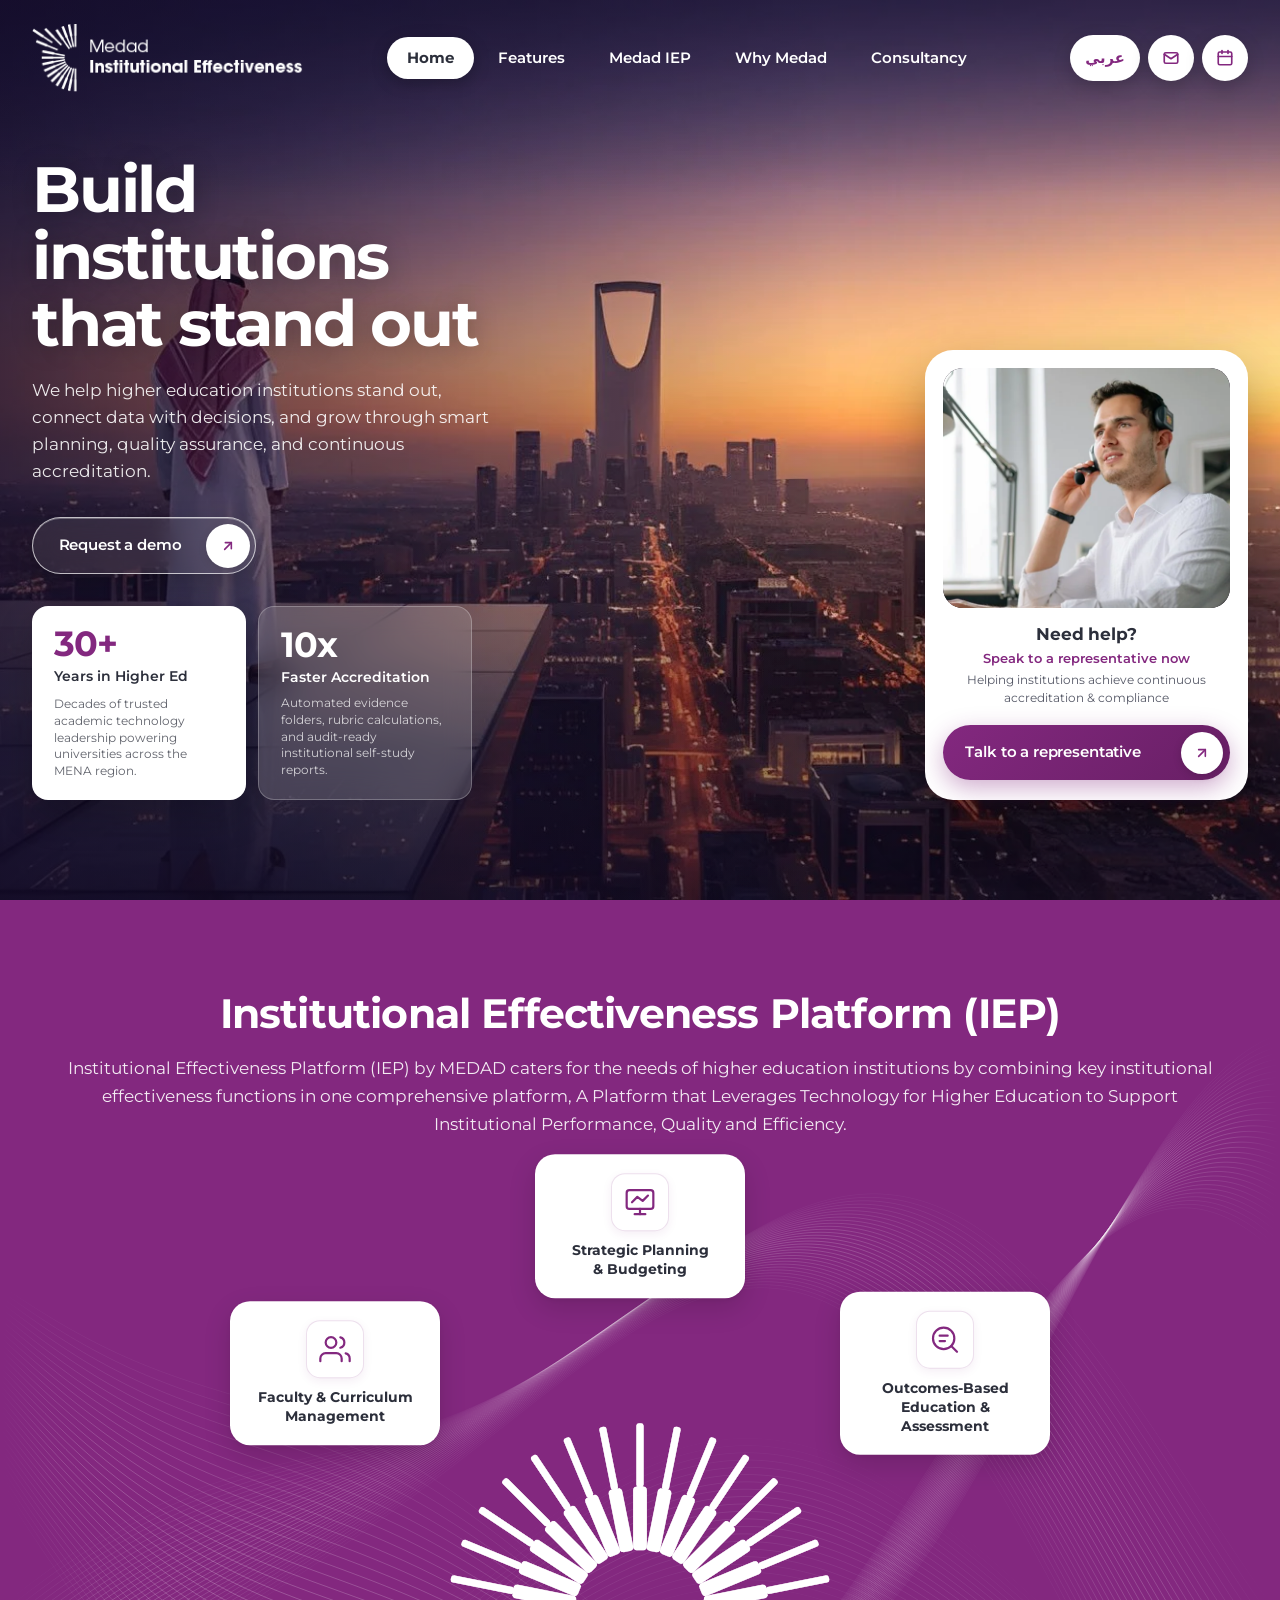
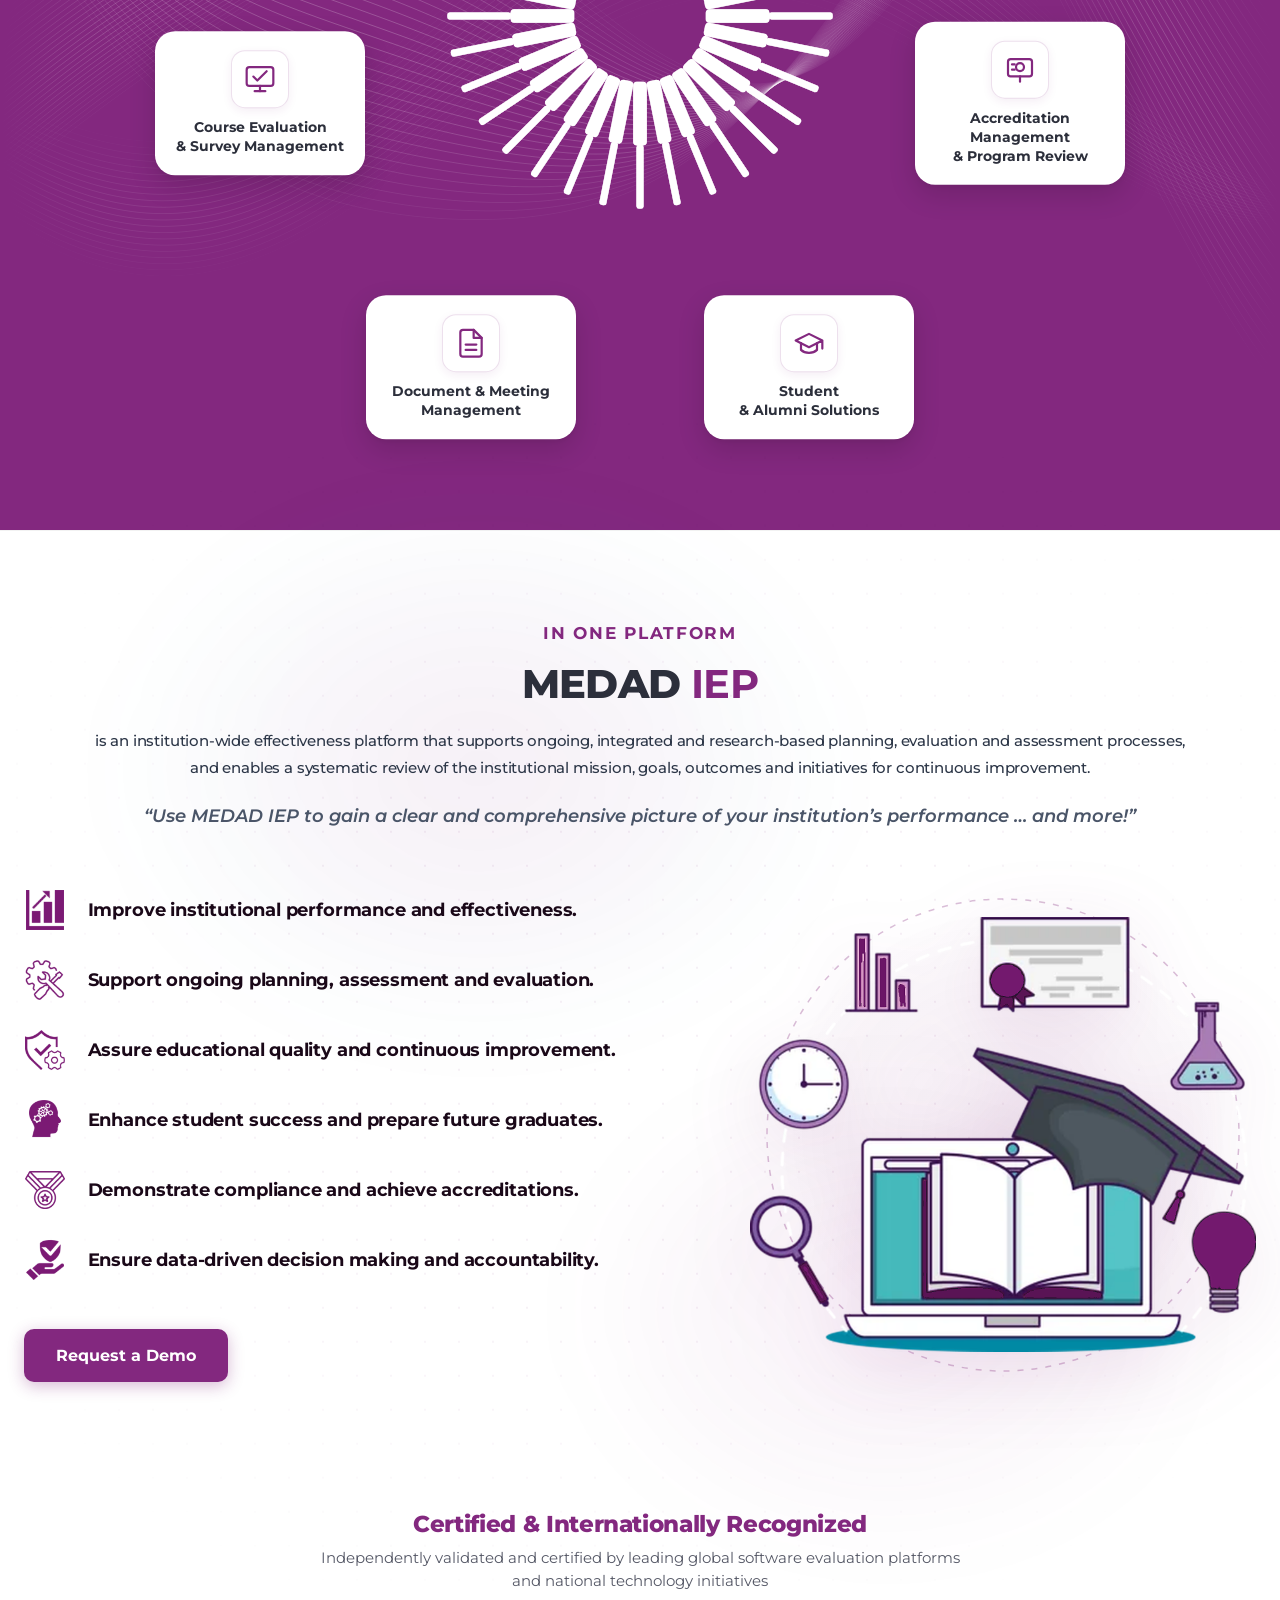
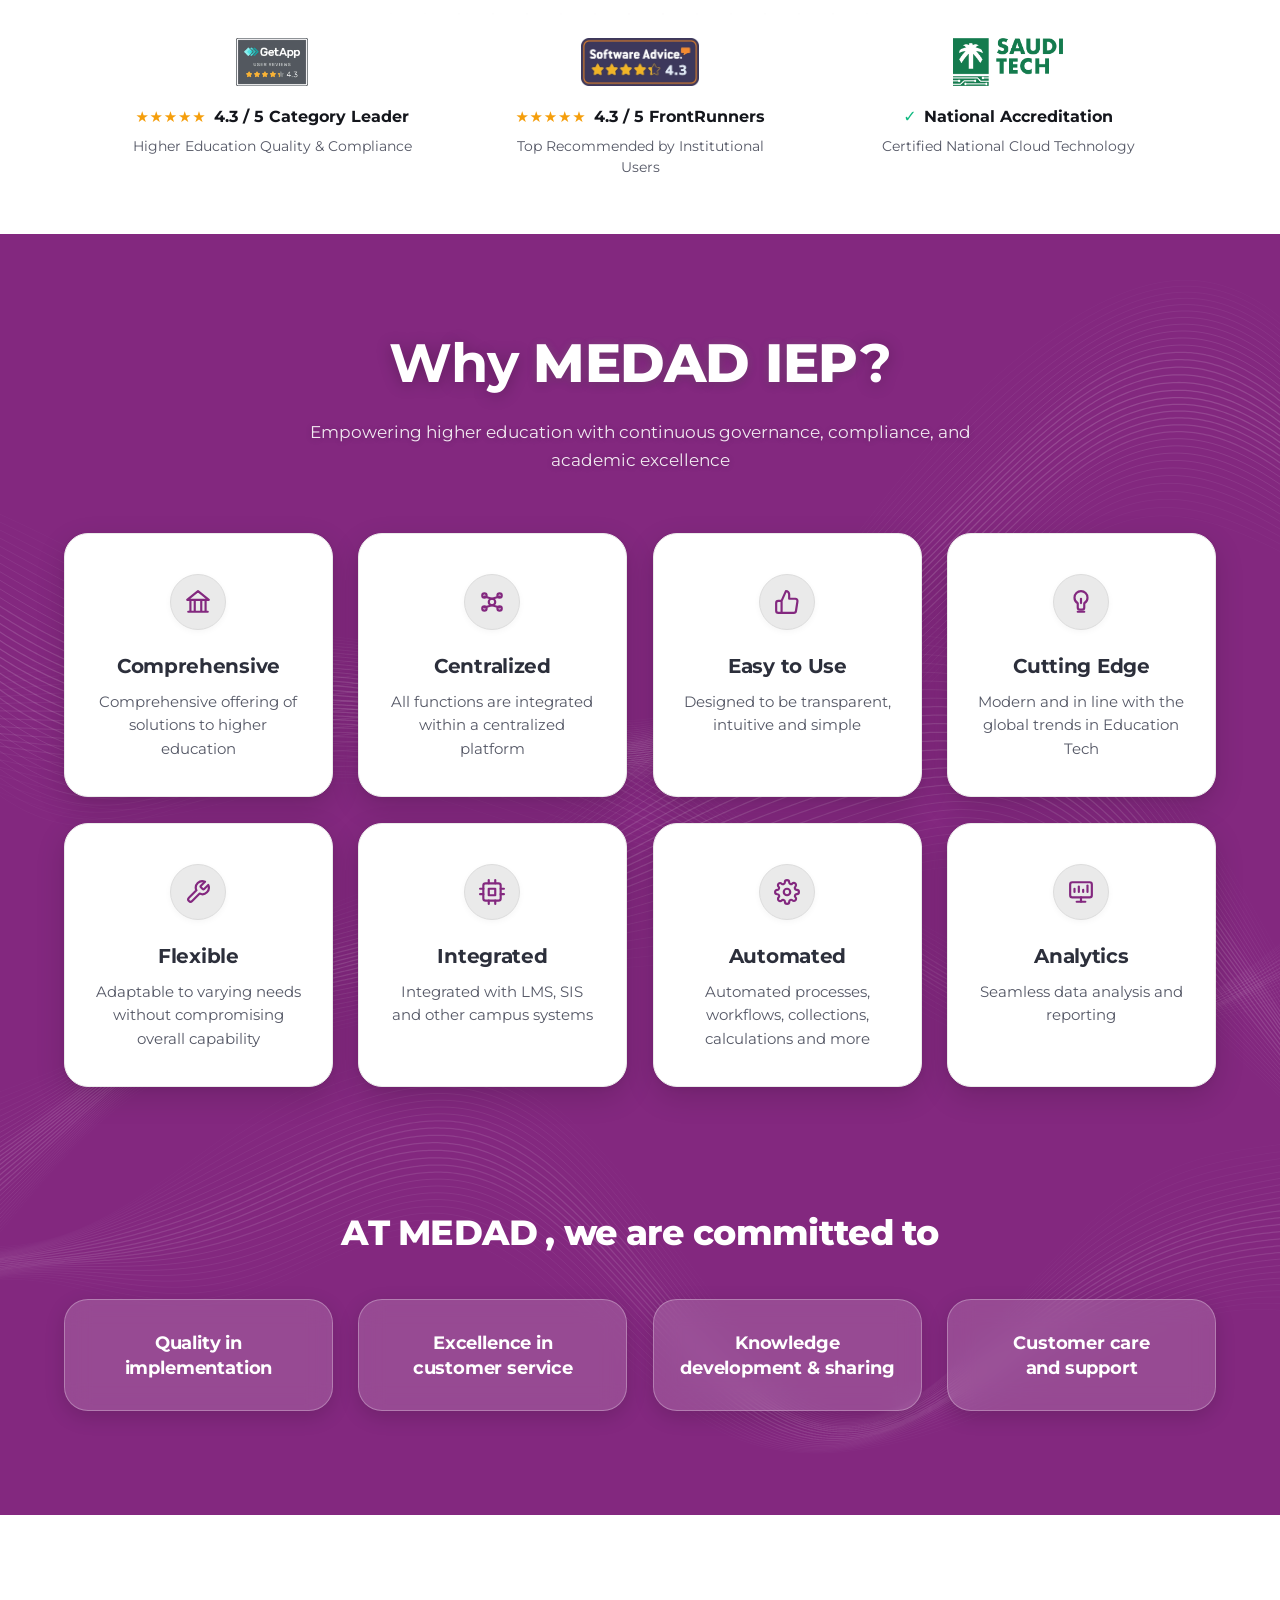
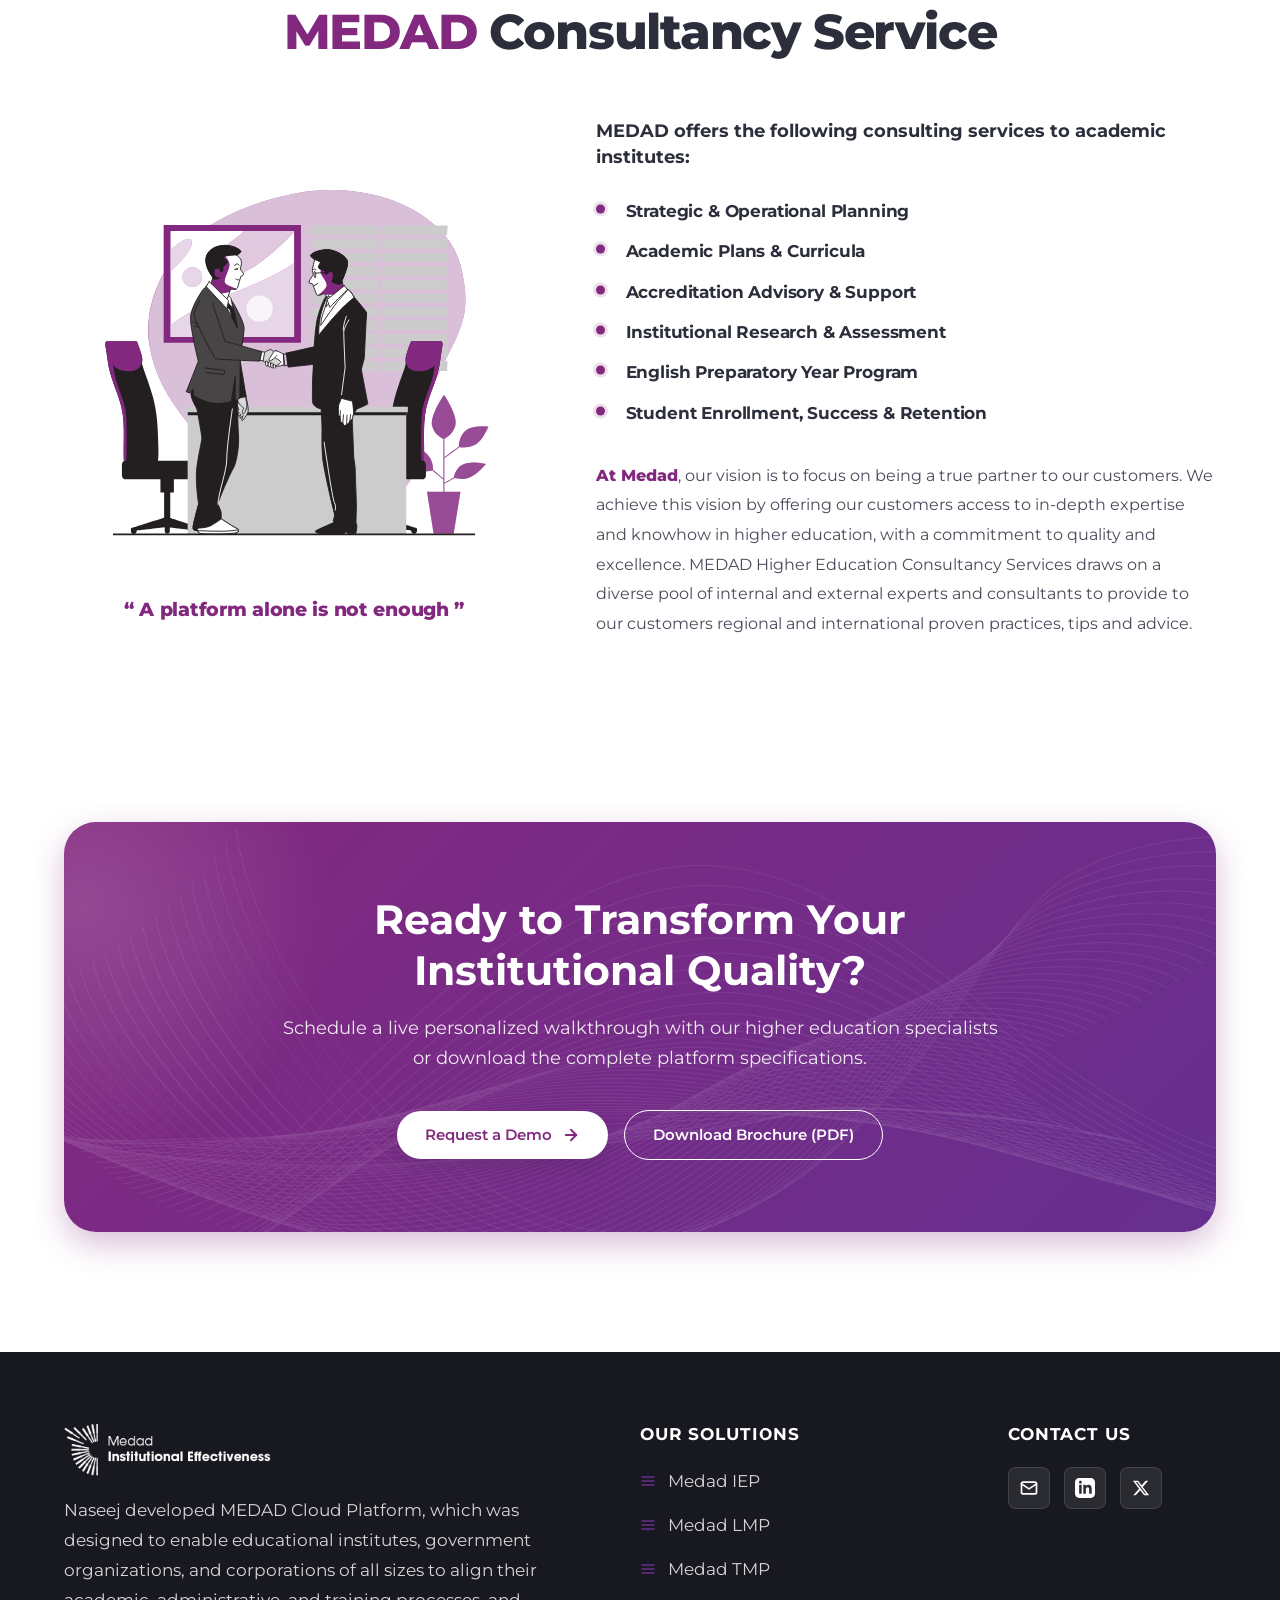
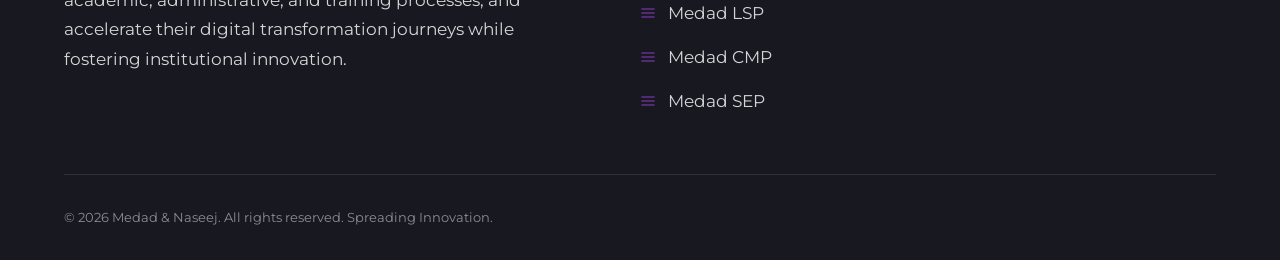
==== commit 1b4e6184: "Optimize SEO, responsive layouts, heading hierarchy, and WebP assets per build guidelines" ====
--- a/index.html
+++ b/index.html
@@ -4,14 +4,14 @@
   <meta charset="UTF-8">
   <meta name="viewport" content="width=device-width, initial-scale=1.0">
   <title>Institutional Effectiveness | Medad Cloud Platform</title>
-  <meta name="description" content="Institutional Effectiveness Platform (IEP) by MEDAD caters for the needs of higher education institutions by combining key institutional planning, outcomes assessment, and accreditation.">
+  <meta name="description" content="MEDAD Institutional Effectiveness Platform (IEP) empowers higher education with integrated planning, outcomes assessment, and accreditation management.">
   <meta name="robots" content="index, follow">
 
   <!-- Canonical & Multilingual Links -->
   <link rel="canonical" href="https://products.medad.com/institutional-effectiveness-platform/">
-  <link rel="alternate" hreflang="en" href="index.html">
-  <link rel="alternate" hreflang="ar" href="ar/index.html">
-  <link rel="alternate" hreflang="x-default" href="index.html">
+  <link rel="alternate" hreflang="en" href="https://products.medad.com/institutional-effectiveness-platform/">
+  <link rel="alternate" hreflang="ar" href="https://products.medad.com/ar/institutional-effectiveness-platform/">
+  <link rel="alternate" hreflang="x-default" href="https://products.medad.com/institutional-effectiveness-platform/">
 
   <!-- Open Graph -->
   <meta property="og:type" content="website">
@@ -106,7 +106,7 @@
           <!-- Floating White Live Preview Card (Tall Formix Widget) -->
           <aside class="hero-live-card" aria-label="Interactive Preview">
             <div class="live-card-thumb">
-              <img src="assets/images/support-rep.jpg" alt="Medad support representative on a headset call" width="800" height="960">
+              <img src="assets/images/support-rep.webp" alt="Medad support representative on a headset call" width="800" height="960" loading="lazy">
             </div>
 
             <div class="live-card-body">
@@ -632,7 +632,7 @@
               <!-- Point 1 -->
               <div class="iep-benefit-item">
                 <div class="iep-benefit-icon">
-                  <img src="assets/images/iep-icons/icon-1.webp" alt="" width="34" height="34" loading="lazy">
+                  <img src="assets/images/iep-icons/icon-1.webp" alt="Institutional performance icon" width="34" height="34" loading="lazy">
                 </div>
                 <p class="iep-benefit-text">Improve institutional performance and effectiveness.</p>
               </div>
@@ -640,7 +640,7 @@
               <!-- Point 2 -->
               <div class="iep-benefit-item">
                 <div class="iep-benefit-icon">
-                  <img src="assets/images/iep-icons/icon-2.webp" alt="" width="34" height="34" loading="lazy">
+                  <img src="assets/images/iep-icons/icon-2.webp" alt="Continuous planning and evaluation icon" width="34" height="34" loading="lazy">
                 </div>
                 <p class="iep-benefit-text">Support ongoing planning, assessment and evaluation.</p>
               </div>
@@ -648,7 +648,7 @@
               <!-- Point 3 -->
               <div class="iep-benefit-item">
                 <div class="iep-benefit-icon">
-                  <img src="assets/images/iep-icons/icon-3.webp" alt="" width="34" height="34" loading="lazy">
+                  <img src="assets/images/iep-icons/icon-3.webp" alt="Educational quality assurance icon" width="34" height="34" loading="lazy">
                 </div>
                 <p class="iep-benefit-text">Assure educational quality and continuous improvement.</p>
               </div>
@@ -656,7 +656,7 @@
               <!-- Point 4 -->
               <div class="iep-benefit-item">
                 <div class="iep-benefit-icon">
-                  <img src="assets/images/iep-icons/icon-4.webp" alt="" width="34" height="34" loading="lazy">
+                  <img src="assets/images/iep-icons/icon-4.webp" alt="Student success and graduation icon" width="34" height="34" loading="lazy">
                 </div>
                 <p class="iep-benefit-text">Enhance student success and prepare future graduates.</p>
               </div>
@@ -664,7 +664,7 @@
               <!-- Point 5 -->
               <div class="iep-benefit-item">
                 <div class="iep-benefit-icon">
-                  <img src="assets/images/iep-icons/icon-5.webp" alt="" width="34" height="34" loading="lazy">
+                  <img src="assets/images/iep-icons/icon-5.webp" alt="Institutional accreditation compliance icon" width="34" height="34" loading="lazy">
                 </div>
                 <p class="iep-benefit-text">Demonstrate compliance and achieve accreditations.</p>
               </div>
@@ -672,7 +672,7 @@
               <!-- Point 6 -->
               <div class="iep-benefit-item">
                 <div class="iep-benefit-icon">
-                  <img src="assets/images/iep-icons/icon-6.webp" alt="" width="34" height="34" loading="lazy">
+                  <img src="assets/images/iep-icons/icon-6.webp" alt="Data-driven decisions and accountability icon" width="34" height="34" loading="lazy">
                 </div>
                 <p class="iep-benefit-text">Ensure data-driven decision making and accountability.</p>
               </div>
@@ -959,7 +959,7 @@
         </div>
 
         <div>
-          <h4 class="footer-col-title">OUR SOLUTIONS</h4>
+          <h3 class="footer-col-title">OUR SOLUTIONS</h3>
           <ul class="footer-solutions-list">
             <li>
               <a href="index.html">
@@ -1025,7 +1025,7 @@
         </div>
 
         <div>
-          <h4 class="footer-col-title">CONTACT US</h4>
+          <h3 class="footer-col-title">CONTACT US</h3>
           <div class="footer-social-links">
             <a href="mailto:info@medad.com" aria-label="Email info@medad.com" title="info@medad.com" class="footer-social-icon email">
               <svg width="20" height="20" viewBox="0 0 24 24" fill="none" stroke="currentColor" stroke-width="2" stroke-linecap="round" stroke-linejoin="round" aria-hidden="true"><rect x="3" y="5" width="18" height="14" rx="2"></rect><polyline points="3 7 12 13 21 7"></polyline></svg>
--- a/css/style.css
+++ b/css/style.css
@@ -44,7 +44,7 @@
   --font-base: 'Montserrat', system-ui, -apple-system, 'Segoe UI', Roboto, sans-serif;
   --font-ar: 'Tajawal', system-ui, -apple-system, 'Segoe UI', Roboto, sans-serif;
 
-  --max-w: 1240px;
+  --max-w: 1200px;
   --r-sm: 8px;
   --r-md: 16px;
   --r-lg: 24px;
@@ -338,7 +338,7 @@
     linear-gradient(180deg, rgba(20, 10, 40, 0.55) 0%, rgba(20, 10, 40, 0) 22%),
     linear-gradient(90deg, rgba(20, 10, 40, 0.62) 0%, rgba(20, 10, 40, 0.25) 42%, rgba(20, 10, 40, 0) 65%),
     linear-gradient(0deg, rgba(15, 8, 30, 0.6) 0%, rgba(15, 8, 30, 0) 40%),
-    url('../assets/images/hero-bg.jpg');
+    url('../assets/images/hero-bg.webp');
   background-repeat: no-repeat;
   background-size: cover;
   background-position: center 40%;
@@ -954,7 +954,7 @@
 
 /* Ensure interactive content & text stay crisply above the background wave layers */
 .medad-circle-section .container {
-  max-width: 1400px;
+  max-width: var(--max-w);
   position: relative;
   z-index: 2;
 }
@@ -2002,7 +2002,7 @@
 }
 
 .why-medad-section .container {
-  max-width: 1440px;
+  max-width: var(--max-w);
   position: relative;
   z-index: 2;
 }
@@ -2241,7 +2241,7 @@
   text-align: center;
   position: relative;
   z-index: 2;
-  max-width: 1400px;
+  max-width: var(--max-w);
   width: 100%;
   margin-inline: auto;
   padding-block: 2.25rem 1rem;
@@ -2364,7 +2364,7 @@
 }
 
 .consultancy-section .container {
-  max-width: 1400px;
+  max-width: var(--max-w);
 }
 
 .consultancy-grid {
@@ -3328,8 +3328,10 @@
   position: absolute;
   top: 1.25rem;
   right: 1.25rem;
-  width: 36px;
-  height: 36px;
+  width: 44px;
+  height: 44px;
+  min-width: 44px;
+  min-height: 44px;
   border-radius: 0;
   display: flex;
   align-items: center;
@@ -3465,6 +3467,10 @@
 }
 
 @media (max-width: 767px) {
+  body, p, .hero-description, .iep-benefit-text {
+    font-size: 16px;
+  }
+
   .page-wrapper {
     padding: 0;
   }
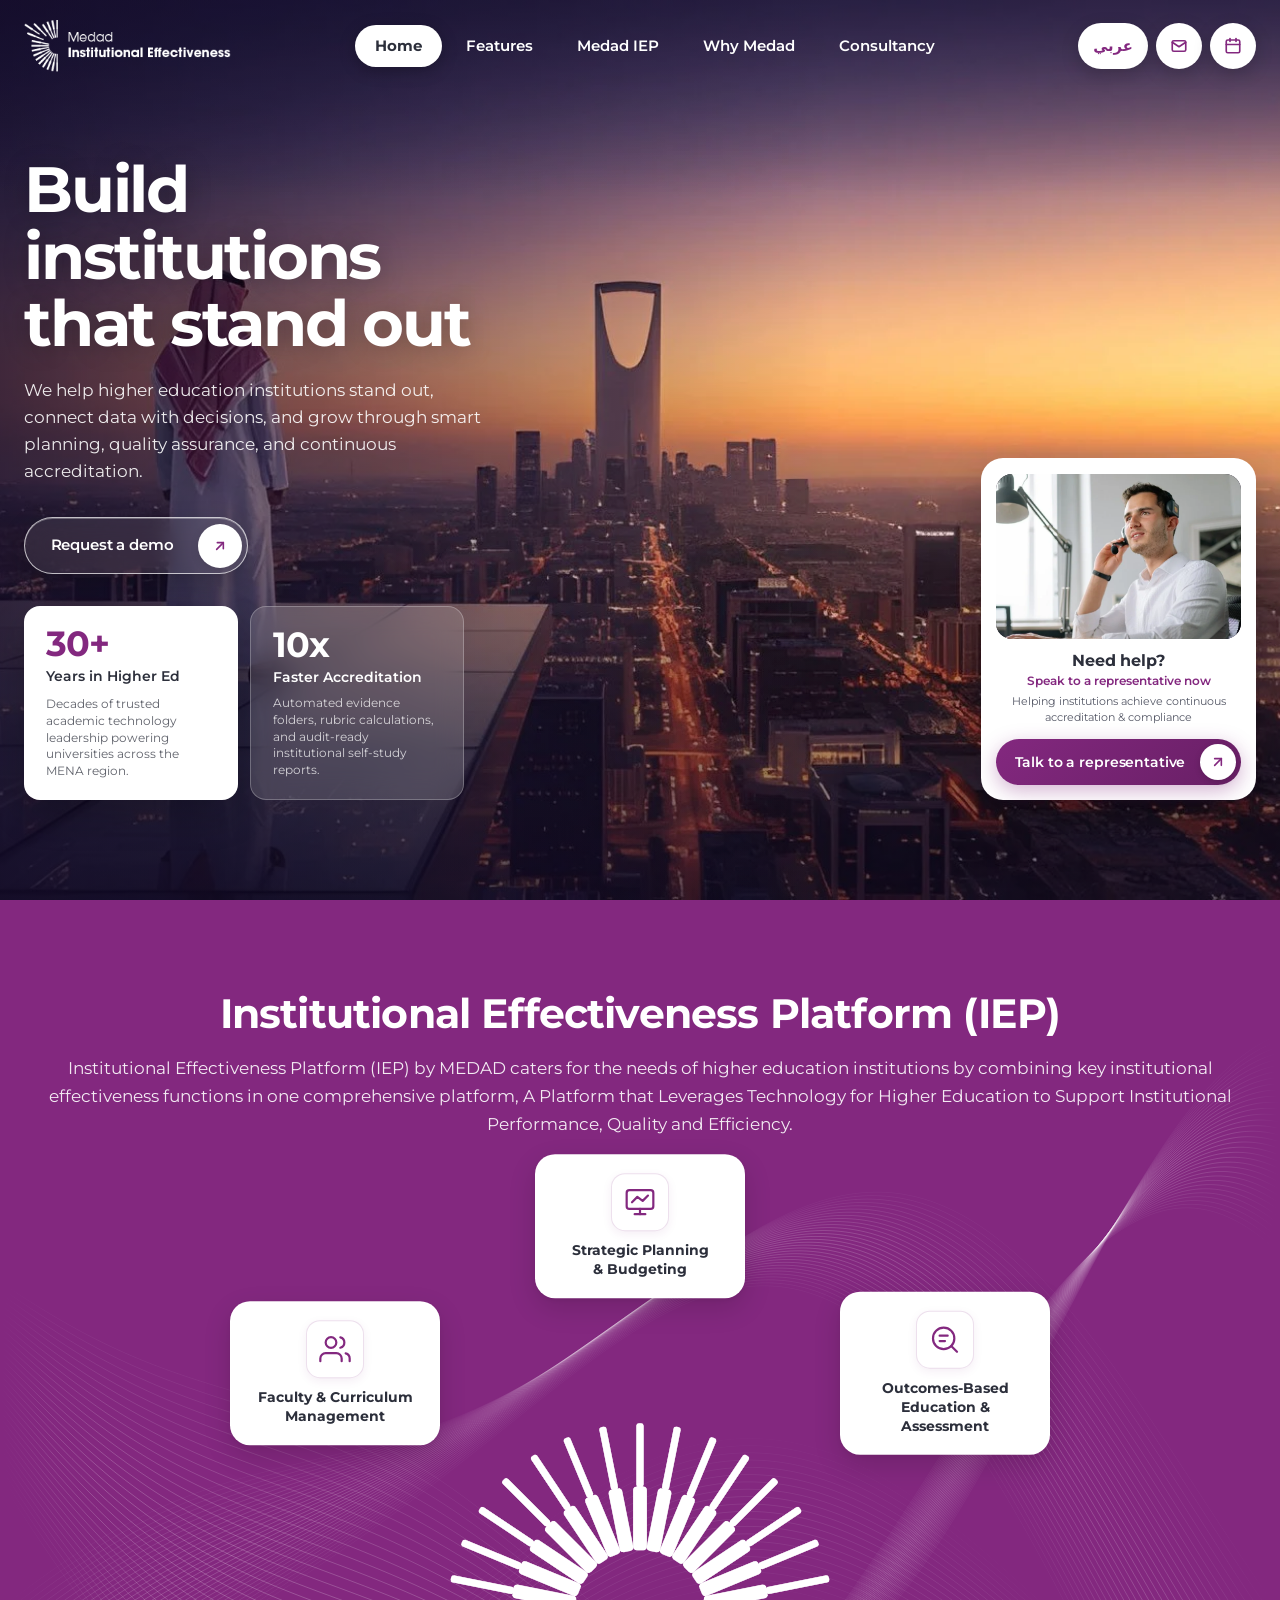
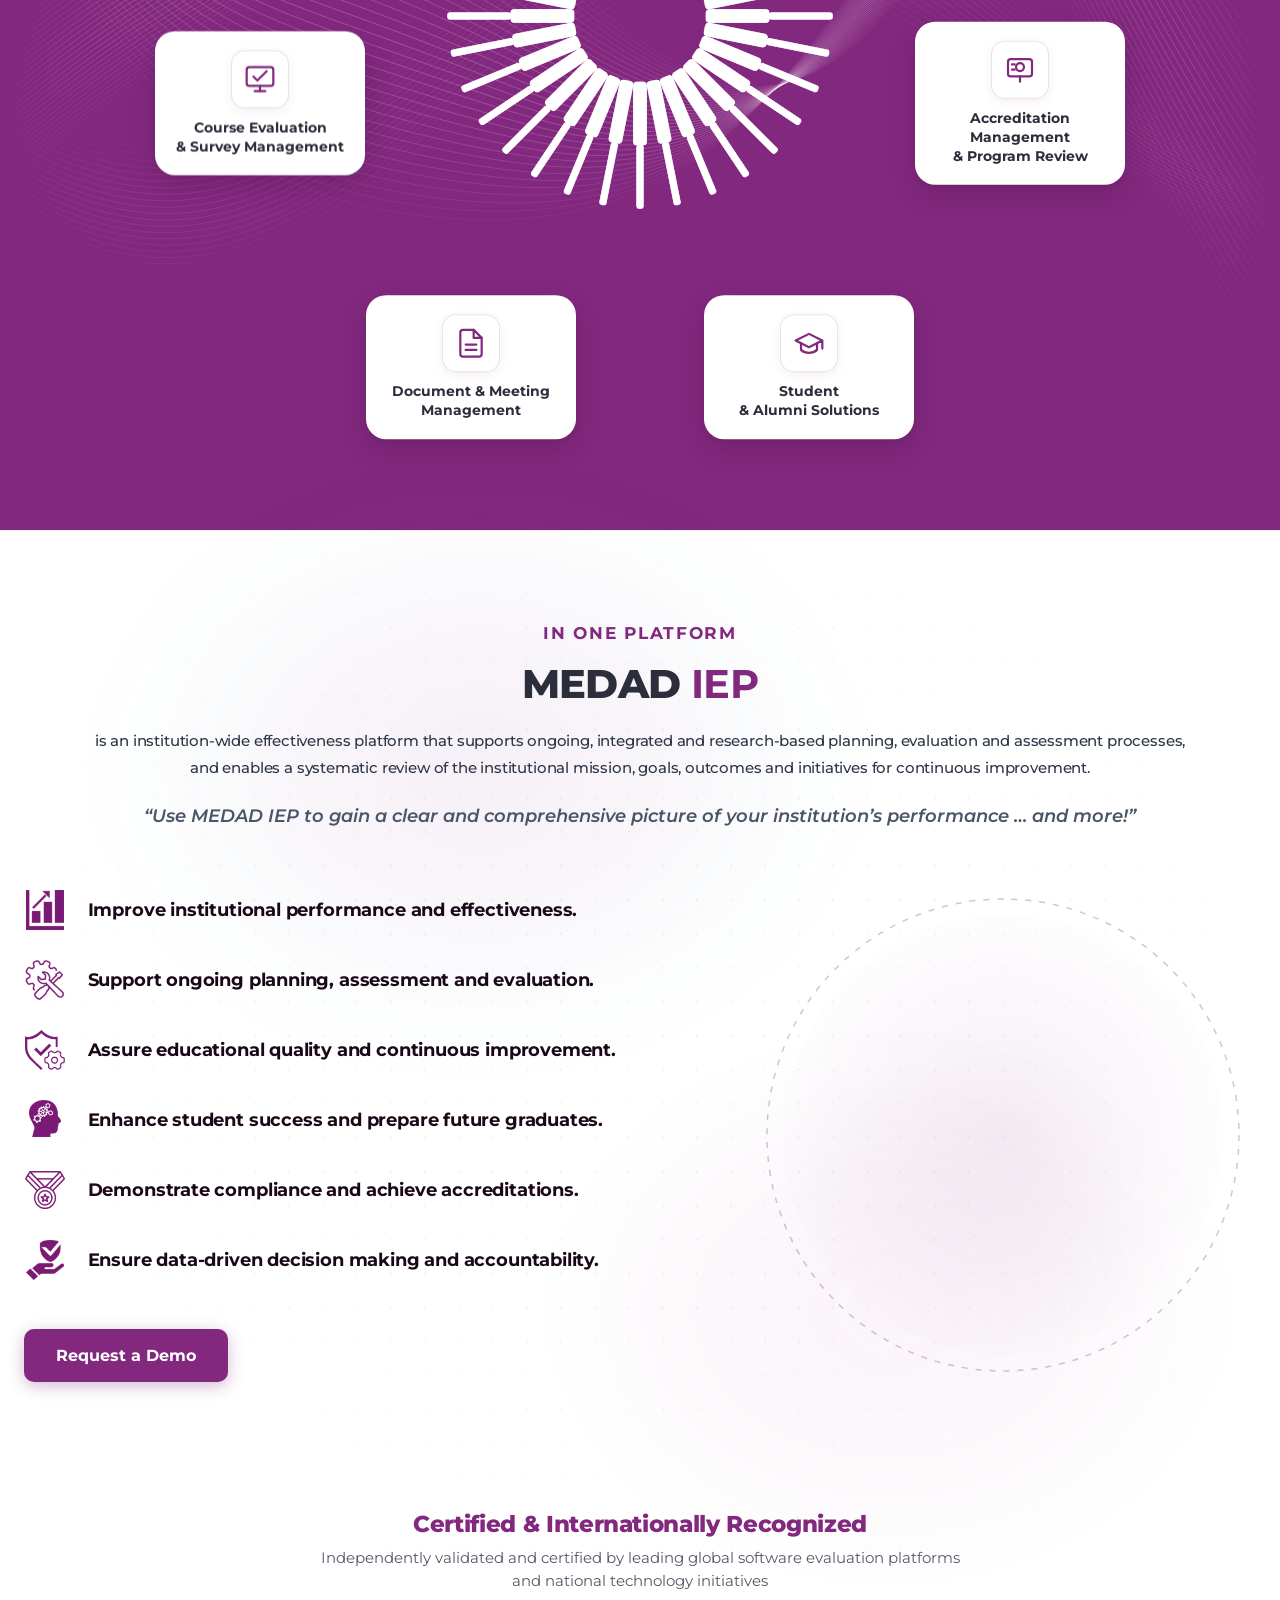
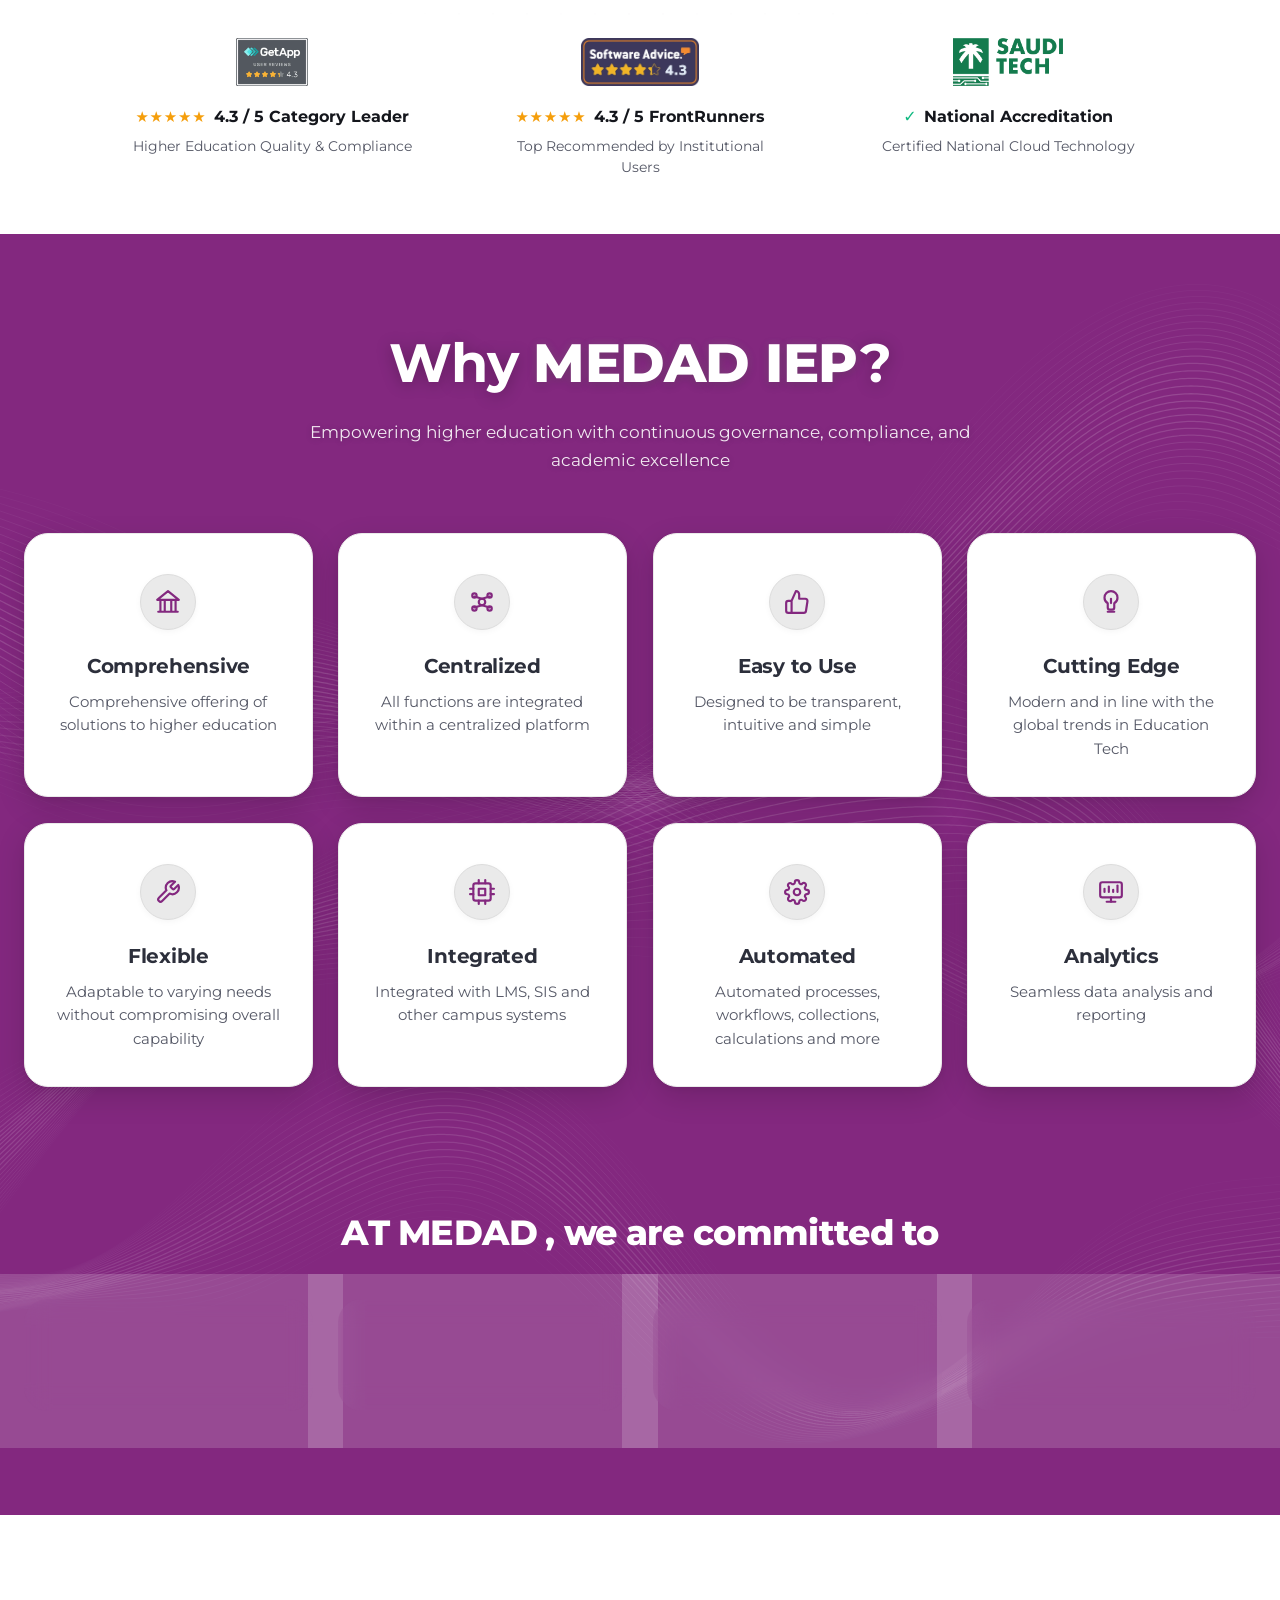
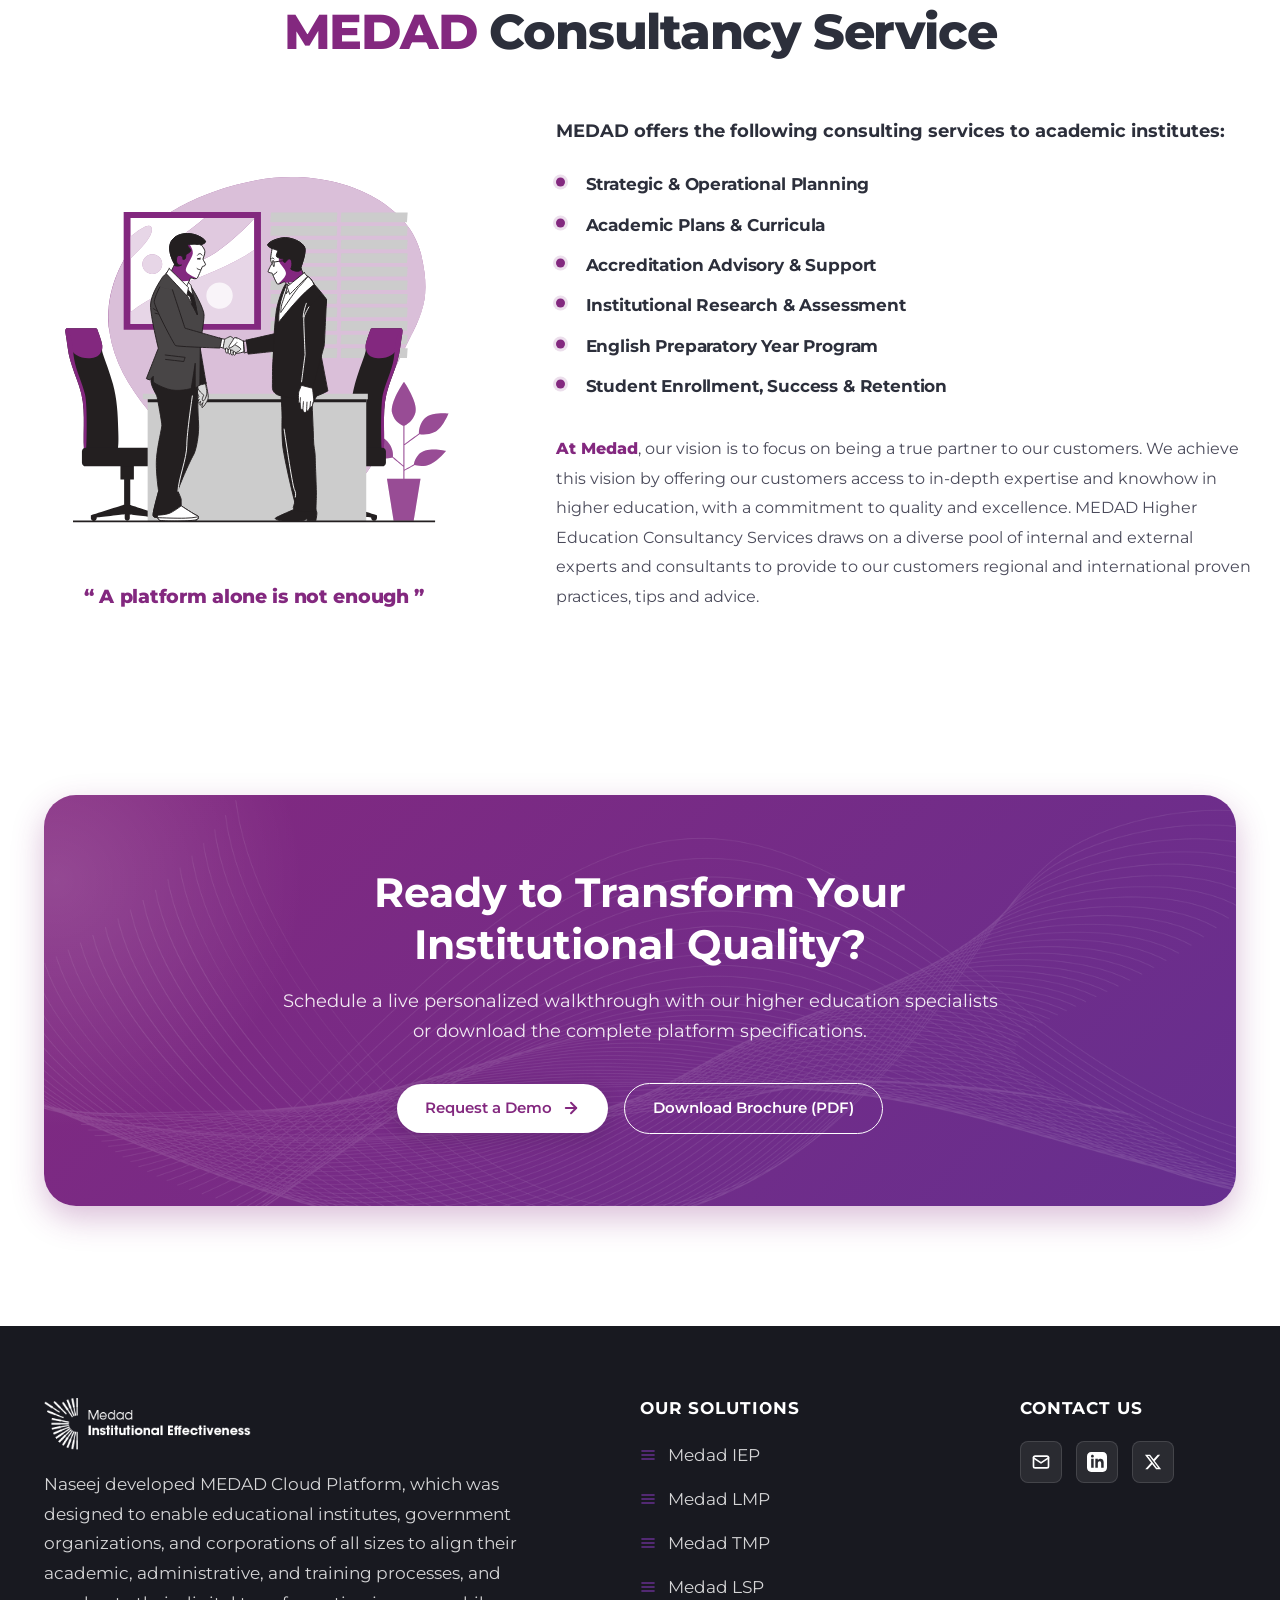
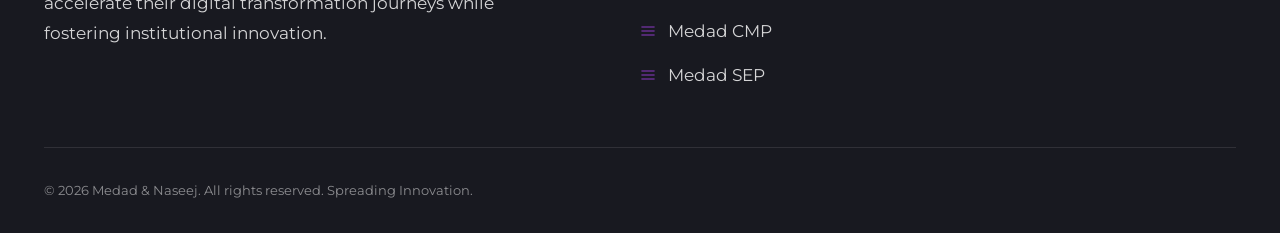
==== commit 25a78843: "Eliminate modal flex min-content overflow bug with min-width 0, enforce fluid auto-centering, and bu" ====
--- a/index.html
+++ b/index.html
@@ -25,7 +25,7 @@
   <link rel="preconnect" href="https://fonts.gstatic.com" crossorigin>
   <link href="https://fonts.googleapis.com/css2?family=Montserrat:wght@400;600;700&display=swap" rel="stylesheet">
 
-  <link rel="stylesheet" href="css/style.css">
+  <link rel="stylesheet" href="css/style.css?v=2.2">
   <link rel="icon" type="image/webp" href="assets/images/medad-iep-logo-en.webp">
 </head>
 <body>
--- a/css/style.css
+++ b/css/style.css
@@ -44,7 +44,7 @@
   --font-base: 'Montserrat', system-ui, -apple-system, 'Segoe UI', Roboto, sans-serif;
   --font-ar: 'Tajawal', system-ui, -apple-system, 'Segoe UI', Roboto, sans-serif;
 
-  --max-w: 1200px;
+  --max-w: 1240px;
   --r-sm: 8px;
   --r-md: 16px;
   --r-lg: 24px;
@@ -344,7 +344,7 @@
   background-position: center 40%;
   background-attachment: fixed;
   color: #FFFFFF;
-  padding: clamp(5.5rem, 9vh, 7.5rem) max(2rem, calc((100% - 1480px) / 2)) clamp(4.25rem, 7.5vh, 6rem);
+  padding: clamp(5.5rem, 9vh, 7.5rem) max(1.5rem, calc((100% - 1480px) / 2)) clamp(4.25rem, 7.5vh, 6rem);
   display: flex;
   flex-direction: column;
   justify-content: flex-end;
@@ -368,17 +368,17 @@
    -------------------------------------------------------------------------- */
 .hero-header {
   position: absolute;
-  top: 1.5rem;
+  top: 1.25rem;
   left: 0;
   right: 0;
-  max-width: 1480px;
-  margin-inline: auto;
-  padding-inline: clamp(1rem, 2.5vw, 2rem);
+  width: 100%;
+  padding-inline: max(1.5rem, calc((100% - 1480px) / 2));
+  box-sizing: border-box;
   z-index: 9999;
   display: flex;
   align-items: center;
   justify-content: space-between;
-  gap: 1rem;
+  gap: 0.75rem;
   transition: all 0.35s cubic-bezier(0.16, 1, 0.3, 1);
   pointer-events: auto;
 }
@@ -386,12 +386,14 @@
 /* Sticky floating state when scrolled down past the hero */
 .hero-header.is-sticky {
   position: fixed;
-  top: 1rem;
-  left: clamp(1rem, 2.5vw, 2.5rem);
-  right: clamp(1rem, 2.5vw, 2.5rem);
+  top: 0.75rem;
+  left: 0;
+  right: 0;
+  width: calc(100% - clamp(1rem, 2.5vw, 2.5rem));
   max-width: 1480px;
   margin-inline: auto;
-  padding: 0.7rem 1.4rem;
+  padding: 0.6rem 1.25rem;
+  box-sizing: border-box;
   background: rgba(22, 12, 38, 0.92);
   backdrop-filter: blur(24px);
   -webkit-backdrop-filter: blur(24px);
@@ -414,12 +416,14 @@
 }
 
 .hero-header.is-sticky .hero-brand img {
-  height: 50px;
+  height: 42px;
 }
 
 .hero-brand img {
-  height: 68px;
+  height: 52px;
   width: auto;
+  max-width: 210px;
+  object-fit: contain;
   filter: brightness(0) invert(1);
   transition: transform var(--transition), height 0.3s ease;
 }
@@ -740,12 +744,12 @@
 /* Floating White Live Preview Card (Tall Formix/Editorial Widget) */
 .hero-live-card {
   width: 100%;
-  max-width: 340px;
+  max-width: 275px;
   background: #FFFFFF;
   color: var(--ink);
-  border-radius: 28px;
-  padding: 1.15rem 1.15rem 1.25rem 1.15rem;
-  box-shadow: 0 25px 60px rgba(0, 0, 0, 0.35);
+  border-radius: 22px;
+  padding: 0.95rem;
+  box-shadow: 0 20px 50px rgba(0, 0, 0, 0.3);
   display: flex;
   flex-direction: column;
   transition: transform var(--transition), box-shadow var(--transition);
@@ -753,7 +757,7 @@
 
 .hero-live-card:hover {
   transform: translateY(-4px);
-  box-shadow: 0 30px 70px rgba(0, 0, 0, 0.45);
+  box-shadow: 0 25px 60px rgba(0, 0, 0, 0.4);
 }
 
 .live-card-topbar {
@@ -761,7 +765,7 @@
   align-items: center;
   justify-content: flex-start;
   width: 100%;
-  margin-bottom: 0.85rem;
+  margin-bottom: 0.75rem;
   padding-inline: 0.15rem;
 }
 
@@ -777,20 +781,20 @@
 }
 
 .live-card-brand-tag svg {
-  width: 22px;
-  height: 22px;
+  width: 20px;
+  height: 20px;
   fill: var(--purple);
   stroke: none;
   display: block;
 }
 
 .live-card-thumb {
-  border-radius: 20px;
+  border-radius: 16px;
   overflow: hidden;
   aspect-ratio: 1 / 1.15;
-  height: 240px;
-  width: 100%;
-  margin-bottom: 0.95rem;
+  height: 165px;
+  width: 100%;
+  margin-bottom: 0.75rem;
   background: #1A0D22;
 }
 
@@ -804,12 +808,12 @@
 
 .live-card-body {
   text-align: center;
-  margin-bottom: 1.15rem;
-  padding-inline: 0.35rem;
+  margin-bottom: 0.85rem;
+  padding-inline: 0.25rem;
 }
 
 .live-card-name {
-  font-size: 1.08rem;
+  font-size: 0.98rem;
   font-weight: 700;
   color: var(--ink);
   line-height: 1.25;
@@ -817,18 +821,18 @@
 }
 
 .live-card-role {
-  font-size: 0.84rem;
+  font-size: 0.78rem;
   font-weight: 600;
   color: var(--purple);
+  margin-top: 0.2rem;
+  line-height: 1.35;
+}
+
+.live-card-desc {
+  font-size: 0.7rem;
+  color: var(--ink-muted);
+  line-height: 1.4;
   margin-top: 0.25rem;
-  line-height: 1.35;
-}
-
-.live-card-desc {
-  font-size: 0.74rem;
-  color: var(--ink-muted);
-  line-height: 1.45;
-  margin-top: 0.35rem;
   margin-bottom: 0;
 }
 
@@ -839,28 +843,28 @@
   justify-content: space-between;
   background: linear-gradient(135deg, #83287F 0%, #681f65 100%);
   color: #FFFFFF;
-  padding: 0.4rem 0.4rem 0.4rem 1.4rem;
-  min-height: 54px;
+  padding: 0.3rem 0.3rem 0.3rem 1.15rem;
+  min-height: 44px;
   border-radius: 999px;
-  font-size: 0.92rem;
+  font-size: 0.85rem;
   font-weight: 600;
   letter-spacing: -0.01em;
-  box-shadow: 0 8px 24px rgba(131, 40, 127, 0.38);
+  box-shadow: 0 6px 20px rgba(131, 40, 127, 0.35);
   transition: all var(--transition);
   text-decoration: none;
   box-sizing: border-box;
 }
 
 .live-card-btn .btn-arrow-icon {
-  width: 42px;
-  height: 42px;
+  width: 36px;
+  height: 36px;
   border-radius: 50%;
   background: #FFFFFF;
   color: var(--purple);
   display: flex;
   align-items: center;
   justify-content: center;
-  box-shadow: 0 2px 8px rgba(0, 0, 0, 0.15);
+  box-shadow: 0 2px 6px rgba(0, 0, 0, 0.15);
   flex-shrink: 0;
   margin-left: auto;
   transition: background var(--transition), color var(--transition), box-shadow var(--transition);
@@ -954,7 +958,7 @@
 
 /* Ensure interactive content & text stay crisply above the background wave layers */
 .medad-circle-section .container {
-  max-width: var(--max-w);
+  max-width: 1400px;
   position: relative;
   z-index: 2;
 }
@@ -1151,8 +1155,8 @@
 
 .medad-node {
   position: absolute;
-  top: calc(50% + var(--node-y, 0px));
-  left: calc(50% + var(--node-x, 0px));
+  top: calc(50% + (var(--node-y, 0px) * var(--orbit-scale, 1)));
+  left: calc(50% + (var(--node-x, 0px) * var(--orbit-scale, 1)));
   transform: translate(-50%, -50%);
   background: none;
   border: none;
@@ -1662,11 +1666,16 @@
     min-height: auto;
     flex-direction: column;
     gap: 2rem;
+    width: 100%;
   }
 
   .medad-stage-left {
     transform: none !important;
     width: 100%;
+    display: flex;
+    justify-content: center;
+    align-items: center;
+    overflow: visible;
   }
 
   .medad-stage-right {
@@ -1676,7 +1685,8 @@
     top: auto !important;
     transform: none !important;
     width: 100% !important;
-    max-width: 100% !important;
+    max-width: 600px !important;
+    margin: 1.5rem auto 0;
     opacity: 1 !important;
     visibility: visible !important;
     pointer-events: auto !important;
@@ -1688,56 +1698,165 @@
     animation: detailFadeIn 0.35s ease;
   }
 
+  /* Keep the circle intact with orbiting options scaled to tablet */
   .medad-burst-hub {
-    min-height: auto;
-    flex-direction: column;
-    gap: 2.5rem;
+    --orbit-scale: 0.62;
+    min-height: 640px;
+    height: 640px;
+    width: 680px;
+    max-width: 100%;
+    margin: 0 auto;
+    position: relative;
+    display: flex;
+    align-items: center;
+    justify-content: center;
   }
 
   .medad-logo-core {
+    position: absolute;
+    top: 50%;
+    left: 50%;
+    transform: translate(-50%, -50%);
+    width: 270px;
+    height: 270px;
+    margin: 0;
+  }
+
+  .medad-circle-disc {
+    width: 270px;
+    height: 270px;
+  }
+
+  .medad-nodes-orbit {
+    position: absolute;
+    inset: 0;
+    display: block;
+  }
+
+  .medad-node {
+    position: absolute;
+    top: calc(50% + (var(--node-y, 0px) * var(--orbit-scale, 1)));
+    left: calc(50% + (var(--node-x, 0px) * var(--orbit-scale, 1)));
+    transform: translate(-50%, -50%);
+  }
+
+  .medad-node-card {
+    width: 140px;
+    min-height: 84px;
+    padding: 0.55rem 0.5rem;
+    border-radius: 14px;
+  }
+
+  .medad-node-icon {
+    width: 36px;
+    height: 36px;
+    border-radius: 9px;
+    margin-bottom: 0.25rem;
+  }
+
+  .medad-node-icon svg {
+    width: 20px;
+    height: 20px;
+  }
+
+  .medad-node-title {
+    font-size: 0.7rem;
+    line-height: 1.25;
+  }
+}
+
+@media (max-width: 767px) {
+  /* Scale circle and orbiting options to phone */
+  .medad-burst-hub {
+    --orbit-scale: 0.34;
+    min-height: 350px;
+    height: 350px;
+    width: 350px;
+    max-width: 100%;
+    margin: 0 auto;
     position: relative;
-    top: auto;
-    left: auto;
-    transform: none;
-    width: 290px;
-    height: 290px;
-    margin-bottom: 1.5rem;
+    display: flex;
+    align-items: center;
+    justify-content: center;
+  }
+
+  .medad-logo-core {
+    position: absolute;
+    top: 50%;
+    left: 50%;
+    transform: translate(-50%, -50%);
+    width: 140px;
+    height: 140px;
+    margin: 0;
   }
 
   .medad-circle-disc {
-    width: 290px;
-    height: 290px;
-  }
-
-  .medad-rays-container {
-    display: none;
+    width: 140px;
+    height: 140px;
   }
 
   .medad-nodes-orbit {
-    position: relative;
-    inset: auto;
-    display: grid;
-    grid-template-columns: repeat(2, 1fr);
-    gap: 1.25rem;
-    width: 100%;
+    position: absolute;
+    inset: 0;
+    display: block;
   }
 
   .medad-node {
-    position: relative;
-    top: auto;
-    left: auto;
-    transform: none !important;
+    position: absolute;
+    top: calc(50% + (var(--node-y, 0px) * var(--orbit-scale, 1)));
+    left: calc(50% + (var(--node-x, 0px) * var(--orbit-scale, 1)));
+    transform: translate(-50%, -50%);
   }
 
   .medad-node-card {
-    width: 100%;
-    min-height: 140px;
-  }
-}
-
-@media (max-width: 639px) {
-  .medad-nodes-orbit {
-    grid-template-columns: 1fr;
+    width: 76px;
+    min-height: 56px;
+    padding: 0.25rem 0.15rem;
+    border-radius: 9px;
+    box-shadow: 0 4px 12px rgba(0, 0, 0, 0.22);
+  }
+
+  .medad-node-icon {
+    width: 22px;
+    height: 22px;
+    border-radius: 6px;
+    margin-bottom: 0.15rem;
+  }
+
+  .medad-node-icon svg {
+    width: 13px;
+    height: 13px;
+  }
+
+  .medad-node-title {
+    font-size: 0.48rem;
+    line-height: 1.15;
+    font-weight: 700;
+  }
+
+  .medad-stage-right {
+    max-width: 100% !important;
+    margin-top: 1.25rem;
+  }
+}
+
+@media (max-width: 360px) {
+  .medad-burst-hub {
+    --orbit-scale: 0.29;
+    min-height: 310px;
+    height: 310px;
+    width: 310px;
+  }
+
+  .medad-logo-core,
+  .medad-circle-disc {
+    width: 120px;
+    height: 120px;
+  }
+
+  .medad-node-card {
+    width: 66px;
+    min-height: 50px;
   }
 }
 
@@ -2002,7 +2121,7 @@
 }
 
 .why-medad-section .container {
-  max-width: var(--max-w);
+  max-width: 1440px;
   position: relative;
   z-index: 2;
 }
@@ -2241,7 +2360,7 @@
   text-align: center;
   position: relative;
   z-index: 2;
-  max-width: var(--max-w);
+  max-width: 1400px;
   width: 100%;
   margin-inline: auto;
   padding-block: 2.25rem 1rem;
@@ -2364,7 +2483,7 @@
 }
 
 .consultancy-section .container {
-  max-width: var(--max-w);
+  max-width: 1400px;
 }
 
 .consultancy-grid {
@@ -3053,9 +3172,17 @@
   line-height: 1.5;
 }
 
-@media (max-width: 900px) {
+@media (max-width: 960px) and (min-width: 601px) {
   .trust-cards-grid {
     grid-template-columns: repeat(2, 1fr);
+    justify-content: center;
+  }
+
+  .trust-card:last-child {
+    grid-column: 1 / -1;
+    justify-self: center;
+    max-width: 360px;
+    margin-inline: auto;
   }
 }
 
@@ -3063,6 +3190,11 @@
   .trust-cards-grid {
     grid-template-columns: 1fr;
     max-width: 360px;
+    margin-inline: auto;
+  }
+
+  .trust-card {
+    justify-self: center;
   }
 
   .trust-strip-section {
@@ -3291,13 +3423,20 @@
 .modal-overlay {
   position: fixed;
   inset: 0;
+  width: 100%;
+  height: 100%;
   background: rgba(20, 22, 28, 0.75);
-  backdrop-filter: blur(6px);
-  -webkit-backdrop-filter: blur(6px);
-  z-index: 2000;
-  display: grid;
-  place-items: center;
-  padding: 1.5rem;
+  backdrop-filter: blur(8px);
+  -webkit-backdrop-filter: blur(8px);
+  z-index: 99999;
+  display: flex;
+  align-items: center;
+  justify-content: center;
+  padding: clamp(0.75rem, 3vw, 1.5rem);
+  box-sizing: border-box;
+  overflow-x: hidden;
+  overflow-y: auto;
+  -webkit-overflow-scrolling: touch;
   opacity: 0;
   visibility: hidden;
   transition: opacity var(--transition), visibility var(--transition);
@@ -3310,14 +3449,21 @@
 
 .modal-dialog {
   background: #FFFFFF;
-  border-radius: var(--r-xl);
-  max-width: 520px;
-  width: 100%;
-  padding: 2.5rem;
+  border-radius: clamp(16px, 3.5vw, 24px);
+  max-width: min(500px, 100%);
+  width: 100%;
+  min-width: 0;
+  padding: clamp(1.25rem, 4vw, 2.25rem);
   position: relative;
-  box-shadow: 0 25px 60px rgba(0, 0, 0, 0.3);
+  box-shadow: 0 25px 60px rgba(0, 0, 0, 0.35);
   transform: translateY(20px) scale(0.98);
   transition: transform var(--transition);
+  box-sizing: border-box;
+  margin: auto;
+  max-height: calc(100vh - 2rem);
+  max-height: calc(100dvh - 2rem);
+  overflow-y: auto;
+  overflow-x: hidden;
 }
 
 .modal-overlay.active .modal-dialog {
@@ -3326,45 +3472,39 @@
 
 .modal-close {
   position: absolute;
-  top: 1.25rem;
-  right: 1.25rem;
-  width: 44px;
-  height: 44px;
-  min-width: 44px;
-  min-height: 44px;
-  border-radius: 0;
+  top: 1rem;
+  right: 1rem;
+  width: 38px;
+  height: 38px;
+  min-width: 38px;
+  min-height: 38px;
+  border-radius: 50%;
   display: flex;
   align-items: center;
   justify-content: center;
-  background: transparent;
+  background: rgba(131, 40, 127, 0.08);
   border: none;
   box-shadow: none;
   outline: none;
   cursor: pointer;
   padding: 0;
   color: var(--purple);
-  font-size: 2rem;
-  line-height: 1;
-  transition: transform 0.25s cubic-bezier(0.16, 1, 0.3, 1), color 0.2s ease, opacity 0.2s ease;
-  opacity: 0.9;
+  transition: transform 0.2s ease, background 0.2s ease, color 0.2s ease;
+  z-index: 10;
 }
 
 .modal-close svg {
-  width: 28px;
-  height: 28px;
+  width: 20px;
+  height: 20px;
   stroke: var(--purple);
   stroke-width: 2.5;
   display: block;
-  transition: transform 0.25s cubic-bezier(0.16, 1, 0.3, 1), stroke 0.2s ease;
 }
 
 .modal-close:hover {
-  background: transparent;
-  border: none;
-  box-shadow: none;
+  background: rgba(131, 40, 127, 0.16);
   color: var(--purple-hover);
-  opacity: 1;
-  transform: scale(1.15);
+  transform: scale(1.08);
 }
 
 .modal-close:hover svg {
@@ -3376,27 +3516,43 @@
 }
 
 .modal-heading {
-  font-size: 1.625rem;
+  font-size: clamp(1.25rem, 4.5vw, 1.55rem);
   font-weight: 700;
-  /* Brand Spec: Bold 700 */
   color: var(--purple);
-  /* Brand Spec: Headings in Medad Purple #83287F */
-  margin-bottom: 0.5rem;
+  line-height: 1.25;
+  margin-bottom: 0.45rem;
+  padding-right: 2.5rem;
+  word-break: break-word;
+  overflow-wrap: break-word;
 }
 
 .modal-sub {
-  font-size: 0.9375rem;
+  font-size: clamp(0.82rem, 2.5vw, 0.92rem);
   color: var(--ink-muted);
-  margin-bottom: 1.75rem;
+  line-height: 1.5;
+  margin-bottom: 1.5rem;
+  word-break: break-word;
+  overflow-wrap: break-word;
+}
+
+#demoForm {
+  width: 100%;
+  max-width: 100%;
+  min-width: 0;
+  box-sizing: border-box;
 }
 
 .form-group {
-  margin-bottom: 1.25rem;
+  width: 100%;
+  max-width: 100%;
+  min-width: 0;
+  box-sizing: border-box;
+  margin-bottom: 1.15rem;
 }
 
 .form-label {
   display: block;
-  font-size: 0.875rem;
+  font-size: 0.82rem;
   font-weight: 600;
   color: var(--ink);
   margin-bottom: 0.35rem;
@@ -3404,13 +3560,24 @@
 
 .form-input,
 .form-select {
-  width: 100%;
-  padding: 0.75rem 1rem;
-  border-radius: var(--r-sm);
+  display: block;
+  width: 100%;
+  max-width: 100%;
+  min-width: 0;
+  box-sizing: border-box;
+  padding: 0.72rem 0.9rem;
+  font-size: 16px;
+  border-radius: 10px;
   border: 1px solid var(--border);
   background: #FFFFFF;
   color: var(--ink);
   transition: border-color var(--transition), box-shadow var(--transition);
+}
+
+.form-select {
+  text-overflow: ellipsis;
+  overflow: hidden;
+  white-space: nowrap;
 }
 
 .form-input:focus,
@@ -3421,14 +3588,68 @@
 }
 
 .form-btn {
-  width: 100%;
-  margin-top: 0.5rem;
+  display: block;
+  width: 100%;
+  max-width: 100%;
+  min-width: 0;
+  box-sizing: border-box;
+  padding: 0.82rem 1.25rem;
+  font-size: 0.95rem;
+  border-radius: 12px;
+  margin-top: 0.65rem;
 }
 
 /* --------------------------------------------------------------------------
    Responsive Media Queries
    -------------------------------------------------------------------------- */
 @media (max-width: 1023px) {
+  .hero-header {
+    position: absolute;
+    top: 0.75rem;
+    left: 0;
+    right: 0;
+    width: 100%;
+    max-width: 100%;
+    margin-inline: 0;
+    padding-inline: 1.25rem;
+    box-sizing: border-box;
+  }
+
+  .hero-brand {
+    flex-shrink: 0;
+  }
+
+  .hero-brand img {
+    height: 36px;
+    width: auto;
+    max-width: 155px;
+    object-fit: contain;
+  }
+
+  .hero-pill-nav {
+    display: flex;
+    gap: 2px;
+    flex-shrink: 1;
+    min-width: 0;
+  }
+
+  .hero-pill-link {
+    padding: 0.3rem 0.5rem;
+    font-size: 0.74rem;
+    min-height: 32px;
+  }
+
+  .hero-header-actions {
+    gap: 6px;
+    flex-shrink: 0;
+  }
+
+  .hero-editorial {
+    padding: 6rem 1.25rem 3.5rem;
+    min-height: auto;
+    background-attachment: scroll;
+  }
+
   .hero-body-grid {
     grid-template-columns: 1fr;
     gap: 2.5rem;
@@ -3439,7 +3660,26 @@
   }
 
   .hero-aside-col {
-    align-items: flex-start;
+    align-items: flex-start !important;
+    justify-content: flex-start !important;
+    display: flex !important;
+    width: 100% !important;
+  }
+
+  .hero-live-card {
+    max-width: 250px !important;
+    margin-left: 0 !important;
+    margin-right: auto !important;
+    margin-top: 1.25rem !important;
+  }
+
+  .hero-headline {
+    font-size: 2.6rem;
+  }
+
+  .hero-stat-cards {
+    grid-template-columns: repeat(2, 1fr);
+    max-width: 520px;
   }
 
   .pillars-grid {
@@ -3475,21 +3715,238 @@
     padding: 0;
   }
 
+  /* Header on Mobile: compact, never overlapping, perfectly proportioned */
+  .hero-header {
+    position: absolute;
+    top: 0;
+    left: 0;
+    right: 0;
+    width: 100% !important;
+    max-width: 100% !important;
+    margin: 0 !important;
+    padding: 0.75rem 1rem !important;
+    box-sizing: border-box !important;
+    background: rgba(22, 12, 38, 0.85);
+    backdrop-filter: blur(14px);
+    -webkit-backdrop-filter: blur(14px);
+    border-bottom: 1px solid rgba(255, 255, 255, 0.1);
+    z-index: 1000;
+  }
+
+  .hero-brand {
+    display: flex;
+    align-items: center;
+    flex-shrink: 0;
+  }
+
+  .hero-brand img {
+    height: 32px !important;
+    width: auto !important;
+    max-width: 130px !important;
+    object-fit: contain !important;
+    filter: brightness(0) invert(1);
+    display: block;
+  }
+
+  .hero-pill-nav {
+    display: none !important;
+  }
+
+  .hero-header-actions {
+    display: flex;
+    align-items: center;
+    gap: 6px;
+    flex-shrink: 0;
+  }
+
+  .hero-round-btn {
+    width: 36px;
+    height: 36px;
+    min-width: 36px;
+    min-height: 36px;
+    border-radius: 50%;
+    display: inline-flex;
+    align-items: center;
+    justify-content: center;
+    background: rgba(255, 255, 255, 0.15);
+    border: 1px solid rgba(255, 255, 255, 0.25);
+    color: #FFFFFF;
+    padding: 0;
+    transition: background 0.2s ease;
+  }
+
+  #hero-lang-btn {
+    width: auto;
+    padding: 0 0.65rem;
+    border-radius: 999px;
+    font-size: 0.8rem;
+    font-weight: 700;
+    height: 36px;
+    min-height: 36px;
+  }
+
+  .hero-round-btn svg {
+    width: 15px;
+    height: 15px;
+  }
+
+  /* Sticky Header on mobile when scrolled: full edge-to-edge width, no clipping */
+  .hero-header.is-sticky {
+    position: fixed !important;
+    top: 0 !important;
+    left: 0 !important;
+    right: 0 !important;
+    width: 100% !important;
+    max-width: 100% !important;
+    margin: 0 !important;
+    border-radius: 0 !important;
+    padding: 0.65rem 1rem !important;
+    box-sizing: border-box !important;
+    border-left: none !important;
+    border-right: none !important;
+    border-top: none !important;
+    border-bottom: 1px solid rgba(255, 255, 255, 0.12) !important;
+  }
+
+  .hero-header.is-sticky .hero-brand img {
+    height: 28px !important;
+    max-width: 115px !important;
+  }
+
+  /* Hero Section Padding & Flow: clears the header gracefully */
   .hero-editorial {
-    padding: 1.25rem 1rem 2rem;
+    padding: 5.25rem 1rem 2.5rem !important;
     min-height: auto;
-  }
-
-  .hero-pill-nav {
-    display: none;
+    background-attachment: scroll;
+  }
+
+  .hero-body-grid {
+    grid-template-columns: 1fr;
+    gap: 1.75rem;
   }
 
   .hero-headline {
-    font-size: 2.2rem;
-  }
-
+    font-size: 1.85rem !important;
+    line-height: 1.25;
+    margin-bottom: 0.75rem;
+    letter-spacing: -0.01em;
+  }
+
+  .hero-description {
+    font-size: 0.95rem !important;
+    line-height: 1.55;
+    margin-bottom: 1.25rem;
+    color: rgba(255, 255, 255, 0.88);
+  }
+
+  .hero-cta-group {
+    margin-bottom: 1.5rem;
+  }
+
+  .btn--hero {
+    width: 100%;
+    max-width: 270px;
+    justify-content: space-between;
+    padding: 0.35rem 0.35rem 0.35rem 1.25rem;
+    min-height: 48px;
+    font-size: 0.95rem;
+  }
+
+  .btn-arrow-icon {
+    width: 40px;
+    height: 40px;
+  }
+
+  /* Compact Stat Cards on Phone: side-by-side, perfectly balanced */
   .hero-stat-cards {
-    grid-template-columns: 1fr;
+    display: grid !important;
+    grid-template-columns: repeat(2, 1fr) !important;
+    gap: 10px !important;
+    max-width: 100% !important;
+    width: 100% !important;
+    margin-top: 1rem;
+  }
+
+  .hero-stat-card {
+    padding: 0.95rem 0.85rem !important;
+    min-height: 110px !important;
+    border-radius: 16px !important;
+  }
+
+  .hero-stat-number {
+    font-size: 1.65rem !important;
+    line-height: 1.1;
+    margin-bottom: 0.2rem;
+  }
+
+  .hero-stat-label {
+    font-size: 0.82rem !important;
+    font-weight: 700;
+    line-height: 1.25;
+  }
+
+  .hero-stat-desc {
+    font-size: 0.72rem !important;
+    line-height: 1.35;
+    margin-top: 0.35rem;
+    display: -webkit-box;
+    -webkit-line-clamp: 2;
+    -webkit-box-orient: vertical;
+    overflow: hidden;
+  }
+
+  /* Hero Live Card on Phone: aligned left with text */
+  .hero-aside-col {
+    width: 100% !important;
+    display: flex !important;
+    align-items: flex-start !important;
+    justify-content: flex-start !important;
+  }
+
+  .hero-live-card {
+    max-width: 235px !important;
+    width: 100%;
+    padding: 0.8rem 0.85rem !important;
+    border-radius: 18px !important;
+    margin-left: 0 !important;
+    margin-right: auto !important;
+    margin-top: 1.25rem !important;
+    box-shadow: 0 16px 36px rgba(0, 0, 0, 0.35) !important;
+  }
+
+  .live-card-thumb {
+    height: 120px !important;
+    aspect-ratio: auto !important;
+    margin-bottom: 0.55rem;
+    border-radius: 12px;
+  }
+
+  .live-card-body {
+    margin-bottom: 0.65rem !important;
+  }
+
+  .live-card-name {
+    font-size: 0.88rem !important;
+  }
+
+  .live-card-role {
+    font-size: 0.72rem !important;
+  }
+
+  .live-card-desc {
+    font-size: 0.65rem !important;
+    line-height: 1.35 !important;
+  }
+
+  .live-card-btn {
+    padding: 0.25rem 0.25rem 0.25rem 0.85rem !important;
+    min-height: 38px !important;
+    font-size: 0.78rem !important;
+  }
+
+  .live-card-btn .btn-arrow-icon {
+    width: 30px !important;
+    height: 30px !important;
   }
 
   .metrics-grid {
@@ -3497,6 +3954,90 @@
     gap: 1.5rem;
   }
 
+  /* Global sections on mobile: comfortable Qatar Airways-style spacing & typography */
+  .section {
+    padding-block: 3.25rem 3.5rem !important;
+  }
+
+  .container {
+    padding-inline: 1.15rem !important;
+    width: 100% !important;
+    max-width: 100% !important;
+    box-sizing: border-box !important;
+  }
+
+  .section-head {
+    margin-bottom: 2rem !important;
+  }
+
+  .section-tag {
+    font-size: 0.72rem !important;
+    padding: 0.25rem 0.65rem !important;
+    margin-bottom: 0.6rem !important;
+  }
+
+  .section-title {
+    font-size: clamp(1.45rem, 5.5vw, 1.85rem) !important;
+    line-height: 1.25 !important;
+    margin-bottom: 0.65rem !important;
+  }
+
+  .section-subtitle {
+    font-size: 0.88rem !important;
+    line-height: 1.55 !important;
+  }
+
+  /* Scaled Medad Circle Orbit for phone */
+  .medad-circle-section {
+    padding-block: 3.25rem 3.75rem !important;
+    overflow: hidden !important;
+  }
+
+  .medad-showcase-stage {
+    overflow: hidden !important;
+    width: 100% !important;
+    max-width: 100vw !important;
+  }
+
+  .medad-burst-hub {
+    --orbit-scale: 0.30 !important;
+    min-height: 320px !important;
+    height: 320px !important;
+    width: 320px !important;
+    max-width: calc(100vw - 2rem) !important;
+    margin: 0 auto;
+  }
+
+  .medad-logo-core,
+  .medad-circle-disc {
+    width: 130px !important;
+    height: 130px !important;
+  }
+
+  .medad-node-card {
+    width: 86px !important;
+    min-height: 56px !important;
+    padding: 0.3rem 0.25rem !important;
+    border-radius: 10px !important;
+  }
+
+  .medad-node-icon {
+    width: 22px !important;
+    height: 22px !important;
+    border-radius: 6px !important;
+    margin-bottom: 0.2rem !important;
+  }
+
+  .medad-node-icon svg {
+    width: 13px !important;
+    height: 13px !important;
+  }
+
+  .medad-node-title {
+    font-size: 0.56rem !important;
+    line-height: 1.2 !important;
+  }
+
   .pillars-grid {
     grid-template-columns: 1fr;
   }
@@ -3505,8 +4046,76 @@
     grid-template-columns: 1fr;
   }
 
+  .integration-item {
+    padding: 1.25rem !important;
+    border-radius: 16px !important;
+  }
+
+  .integration-title {
+    font-size: 1.05rem !important;
+  }
+
+  .integration-desc {
+    font-size: 0.82rem !important;
+  }
+
   .why-grid {
     grid-template-columns: 1fr;
+  }
+
+  .why-card {
+    padding: 1.35rem 1.15rem !important;
+    border-radius: 16px !important;
+  }
+
+  .why-title {
+    font-size: 1.1rem !important;
+  }
+
+  .why-desc {
+    font-size: 0.84rem !important;
+    line-height: 1.5 !important;
+  }
+
+  .consultancy-section {
+    padding-block: 3.25rem 3.5rem !important;
+  }
+
+  .consultancy-card {
+    padding: 1.35rem 1.15rem !important;
+    border-radius: 16px !important;
+  }
+
+  .consultancy-title {
+    font-size: 1.45rem !important;
+  }
+
+  .consultancy-lead {
+    font-size: 0.88rem !important;
+  }
+
+  .cta-box {
+    padding: 2.5rem 1.25rem !important;
+    border-radius: 20px !important;
+  }
+
+  .cta-title {
+    font-size: 1.45rem !important;
+    line-height: 1.25 !important;
+  }
+
+  .cta-desc {
+    font-size: 0.86rem !important;
+    line-height: 1.5 !important;
+    margin-bottom: 1.5rem !important;
+  }
+
+  .cta-actions .btn {
+    width: 100% !important;
+    max-width: 280px !important;
+    margin-inline: auto !important;
+    min-height: 44px !important;
+    font-size: 0.88rem !important;
   }
 
   .footer-top {
@@ -3518,4 +4127,89 @@
     flex-direction: column;
     text-align: center;
   }
+
+  /* Mobile Modal Dialog (Fix "out of frames"): perfectly centered, auto-sized, zero overflow */
+  .modal-overlay {
+    padding: 0.85rem !important;
+    align-items: center !important;
+    justify-content: center !important;
+    display: flex !important;
+    overflow-y: auto !important;
+    -webkit-overflow-scrolling: touch;
+    box-sizing: border-box !important;
+  }
+
+  .modal-dialog {
+    width: 100% !important;
+    max-width: 100% !important;
+    min-width: 0 !important;
+    margin: auto !important;
+    padding: 1.35rem 1.1rem 1.5rem !important;
+    border-radius: 20px !important;
+    box-sizing: border-box !important;
+    max-height: calc(100dvh - 1.5rem) !important;
+    overflow-y: auto !important;
+    overflow-x: hidden !important;
+  }
+
+  .modal-close {
+    top: 0.85rem !important;
+    right: 0.85rem !important;
+    width: 38px !important;
+    height: 38px !important;
+    min-width: 38px !important;
+    min-height: 38px !important;
+  }
+
+  .modal-close svg {
+    width: 22px !important;
+    height: 22px !important;
+  }
+
+  .modal-heading {
+    font-size: 1.25rem !important;
+    line-height: 1.25 !important;
+    margin-bottom: 0.35rem !important;
+    padding-right: 2.25rem !important;
+  }
+
+  .modal-sub {
+    font-size: 0.82rem !important;
+    line-height: 1.45 !important;
+    margin-bottom: 1.15rem !important;
+  }
+
+  .form-group {
+    margin-bottom: 0.85rem !important;
+  }
+
+  .form-label {
+    font-size: 0.78rem !important;
+    margin-bottom: 0.25rem !important;
+  }
+
+  .form-input,
+  .form-select {
+    padding: 0.65rem 0.8rem !important;
+    font-size: 16px !important; /* 16px prevents iOS Safari from zooming in on focus */
+    border-radius: 10px !important;
+    box-sizing: border-box !important;
+    width: 100% !important;
+    max-width: 100% !important;
+    min-width: 0 !important;
+  }
+
+  .form-select {
+    text-overflow: ellipsis;
+    overflow: hidden;
+    white-space: nowrap;
+  }
+
+  .form-btn {
+    padding: 0.75rem 1.25rem !important;
+    font-size: 0.92rem !important;
+    border-radius: 12px !important;
+    margin-top: 0.5rem !important;
+    width: 100% !important;
+  }
 }
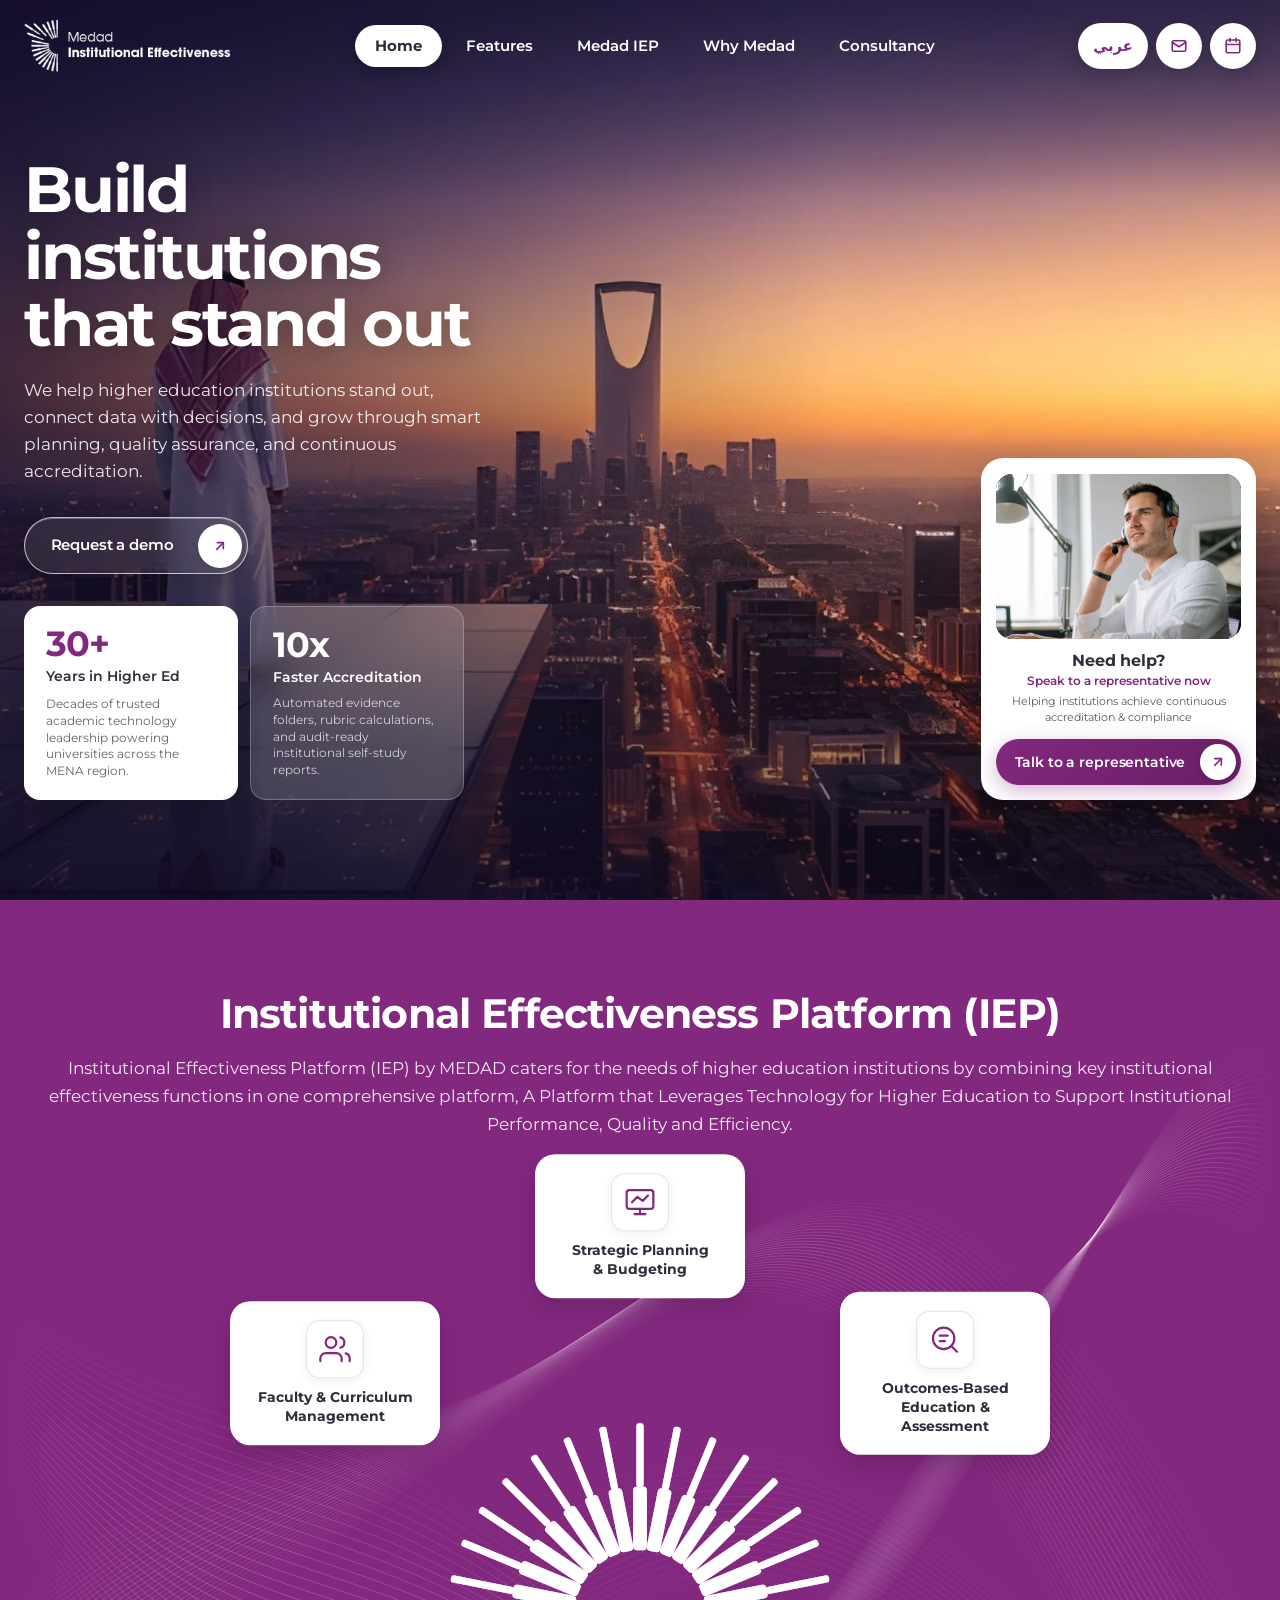
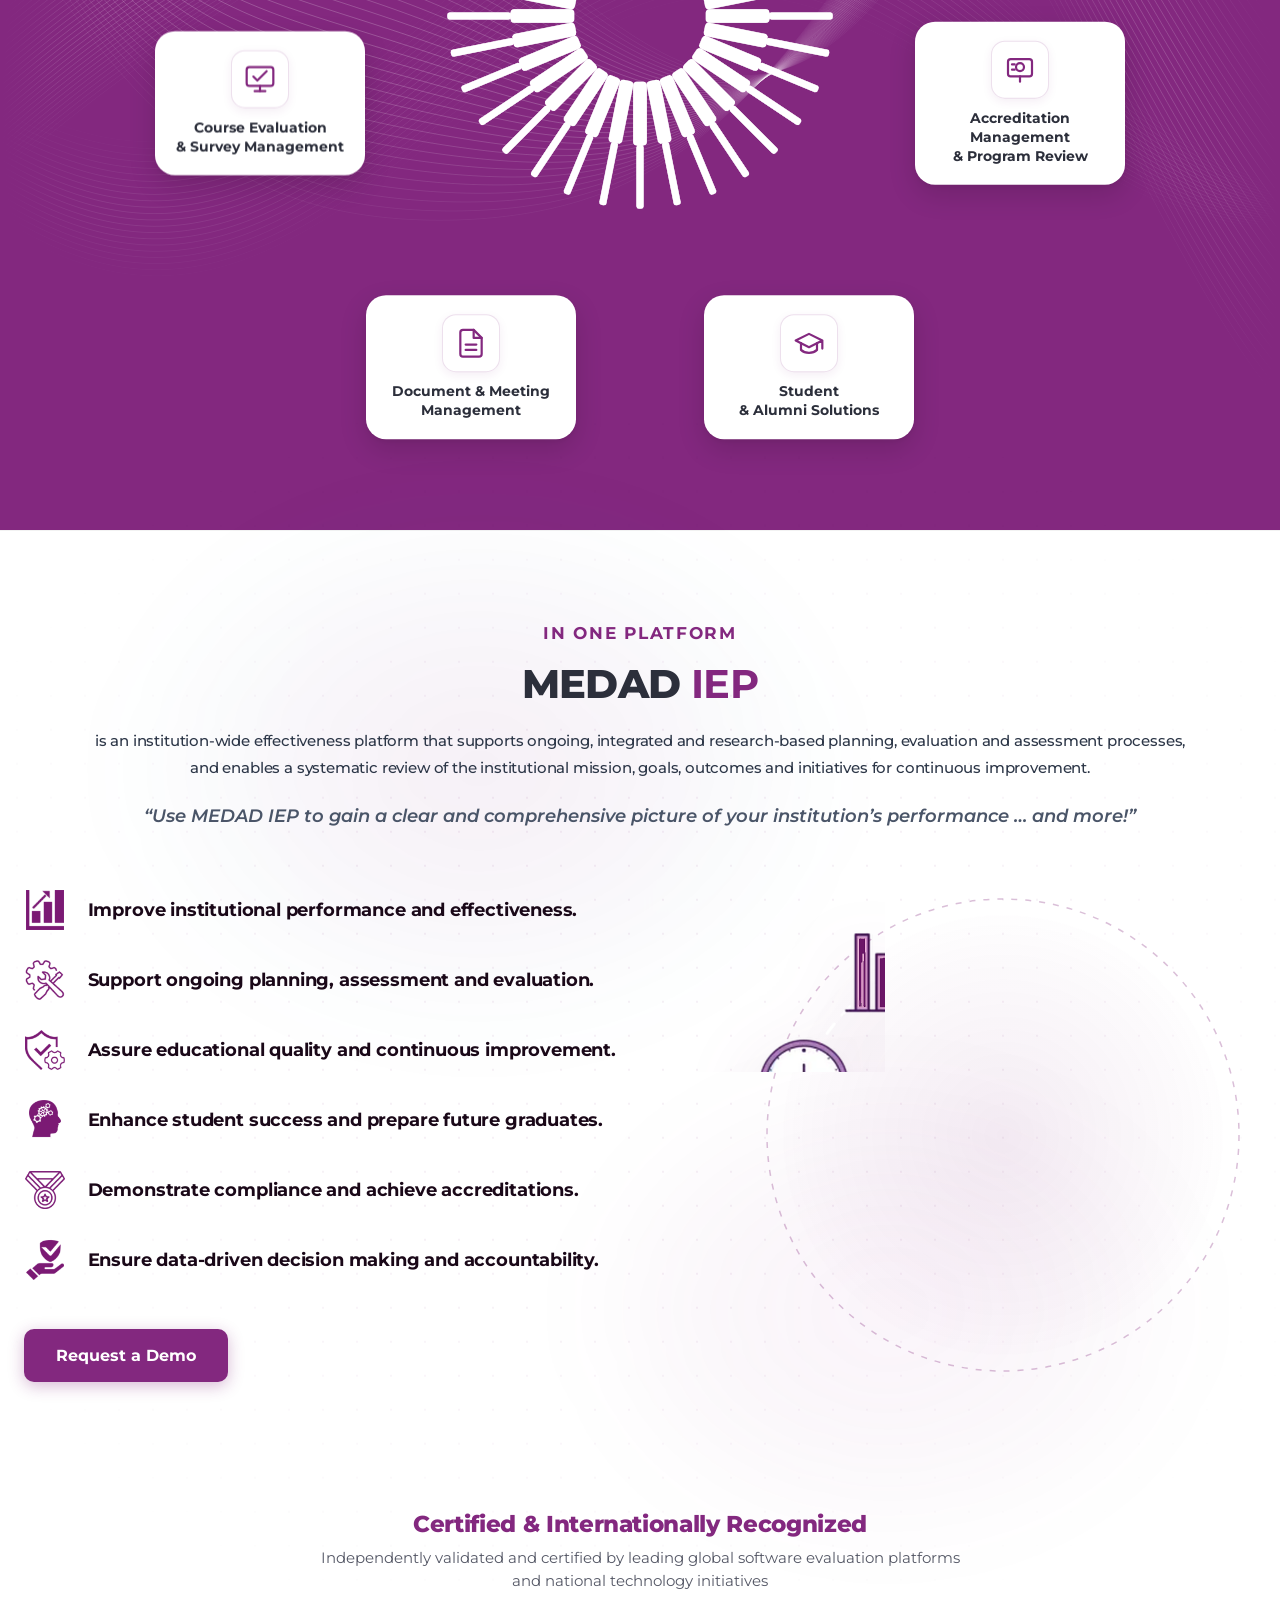
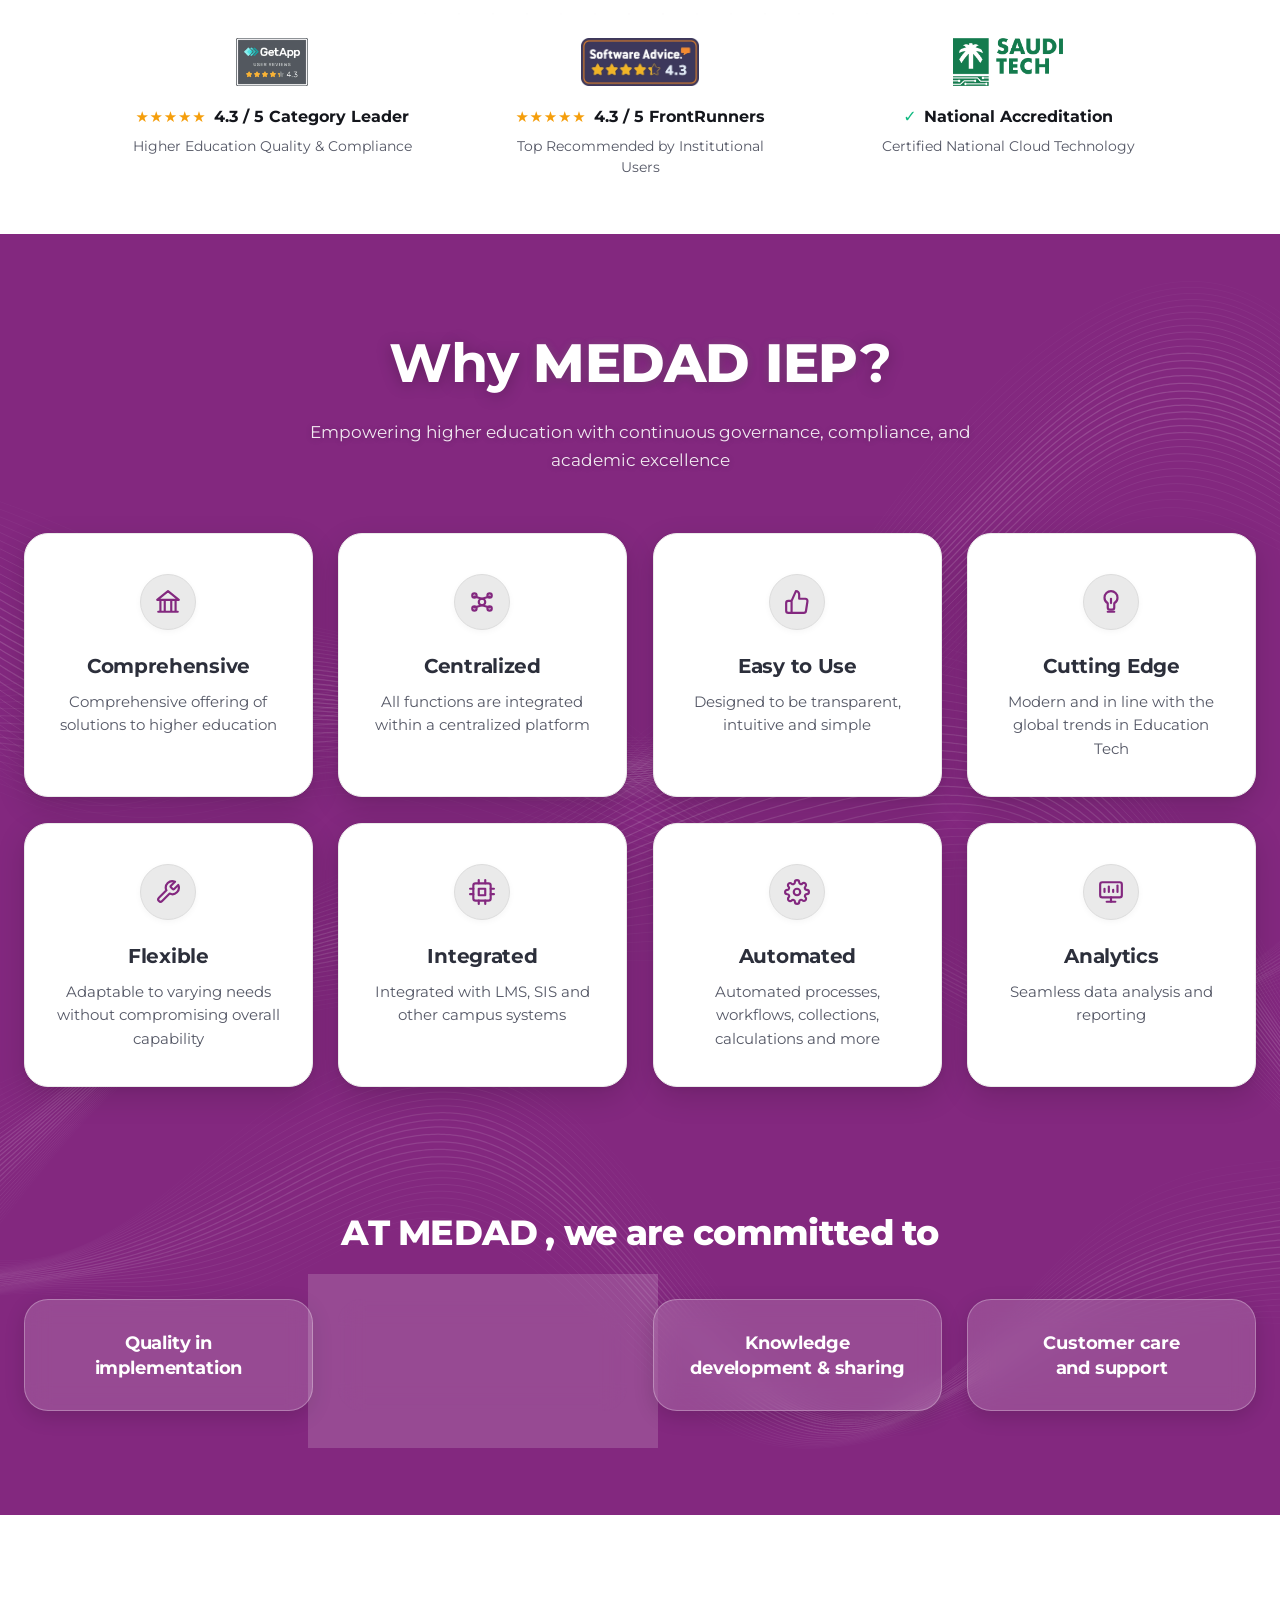
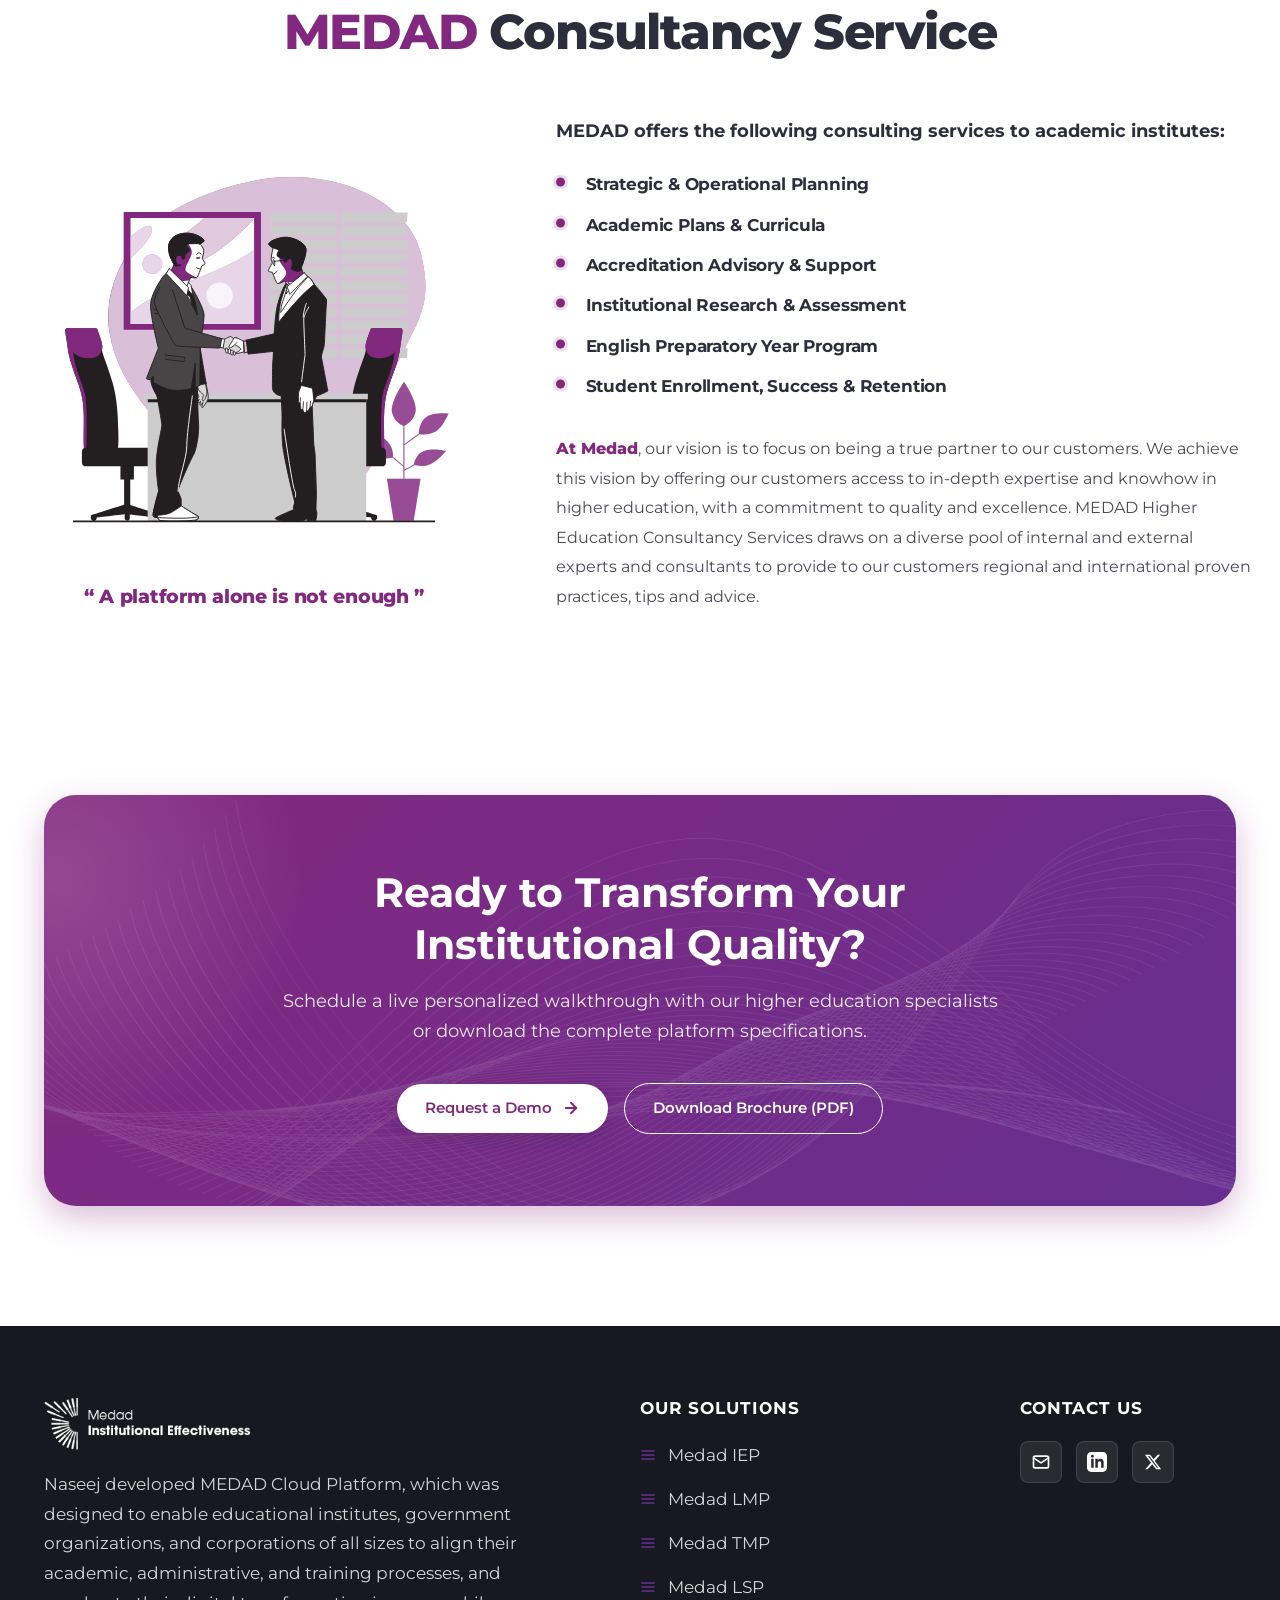
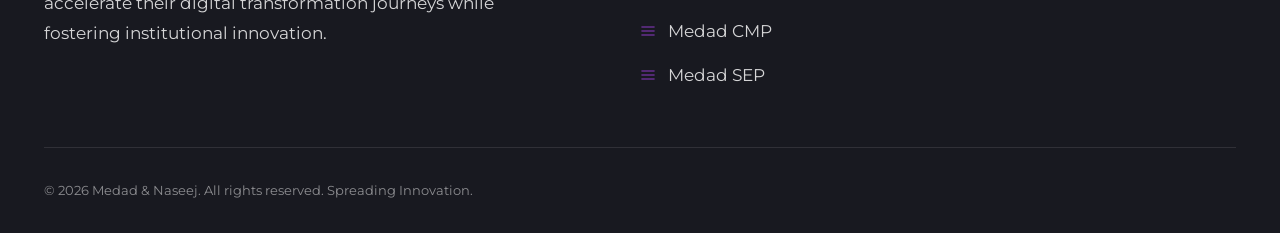
==== commit 3c4de752: "Lock modal dialog to viewport with max-width min(480px, calc(100vw - 2rem)) and embed cache-proof st" ====
--- a/index.html
+++ b/index.html
@@ -25,8 +25,125 @@
   <link rel="preconnect" href="https://fonts.gstatic.com" crossorigin>
   <link href="https://fonts.googleapis.com/css2?family=Montserrat:wght@400;600;700&display=swap" rel="stylesheet">
 
-  <link rel="stylesheet" href="css/style.css?v=2.2">
+  <link rel="stylesheet" href="css/style.css?v=3.0">
   <link rel="icon" type="image/webp" href="assets/images/medad-iep-logo-en.webp">
+
+  <style>
+    /* Critical Cache-Proof Modal Positioning: locked in dead-center, zero overflow */
+    html, body {
+      overflow-x: hidden !important;
+      max-width: 100vw !important;
+      width: 100% !important;
+    }
+    .modal-overlay {
+      position: fixed !important;
+      inset: 0 !important;
+      width: 100% !important;
+      width: 100vw !important;
+      height: 100% !important;
+      height: 100vh !important;
+      height: 100dvh !important;
+      background: rgba(20, 22, 28, 0.78) !important;
+      backdrop-filter: blur(8px) !important;
+      -webkit-backdrop-filter: blur(8px) !important;
+      z-index: 99999 !important;
+      display: flex !important;
+      align-items: center !important;
+      justify-content: center !important;
+      padding: clamp(0.75rem, 3vw, 1.25rem) !important;
+      box-sizing: border-box !important;
+      overflow-x: hidden !important;
+      overflow-y: auto !important;
+    }
+    .modal-dialog {
+      position: relative !important;
+      background: #FFFFFF !important;
+      border-radius: clamp(16px, 3.5vw, 24px) !important;
+      width: min(480px, calc(100vw - 2rem)) !important;
+      max-width: min(480px, calc(100vw - 2rem)) !important;
+      min-width: 0 !important;
+      padding: clamp(1.25rem, 4vw, 2rem) !important;
+      box-sizing: border-box !important;
+      box-shadow: 0 25px 60px rgba(0, 0, 0, 0.4) !important;
+      max-height: calc(100vh - 2rem) !important;
+      max-height: calc(100dvh - 2rem) !important;
+      overflow-y: auto !important;
+      overflow-x: hidden !important;
+      margin: auto !important;
+    }
+    .modal-close {
+      position: absolute !important;
+      top: 0.85rem !important;
+      right: 0.85rem !important;
+      width: 36px !important;
+      height: 36px !important;
+      min-width: 36px !important;
+      min-height: 36px !important;
+      border-radius: 50% !important;
+      display: flex !important;
+      align-items: center !important;
+      justify-content: center !important;
+      background: rgba(131, 40, 127, 0.08) !important;
+      border: none !important;
+      cursor: pointer !important;
+      color: #83287F !important;
+      z-index: 10 !important;
+    }
+    .modal-close svg {
+      width: 20px !important;
+      height: 20px !important;
+      stroke: #83287F !important;
+      stroke-width: 2.5 !important;
+    }
+    .modal-heading {
+      font-size: clamp(1.2rem, 4.5vw, 1.5rem) !important;
+      font-weight: 700 !important;
+      color: #83287F !important;
+      line-height: 1.25 !important;
+      margin-bottom: 0.4rem !important;
+      padding-right: 2.5rem !important;
+      word-break: break-word !important;
+      overflow-wrap: break-word !important;
+    }
+    .modal-sub {
+      font-size: clamp(0.8rem, 2.5vw, 0.9rem) !important;
+      color: #555866 !important;
+      line-height: 1.45 !important;
+      margin-bottom: 1.25rem !important;
+      word-break: break-word !important;
+      overflow-wrap: break-word !important;
+    }
+    #demoForm, .form-group {
+      width: 100% !important;
+      max-width: 100% !important;
+      min-width: 0 !important;
+      box-sizing: border-box !important;
+    }
+    .form-input, .form-select {
+      display: block !important;
+      width: 100% !important;
+      max-width: 100% !important;
+      min-width: 0 !important;
+      box-sizing: border-box !important;
+      padding: 0.7rem 0.85rem !important;
+      font-size: 16px !important;
+      border-radius: 10px !important;
+    }
+    .form-select {
+      text-overflow: ellipsis !important;
+      overflow: hidden !important;
+      white-space: nowrap !important;
+    }
+    .form-btn {
+      display: block !important;
+      width: 100% !important;
+      max-width: 100% !important;
+      min-width: 0 !important;
+      box-sizing: border-box !important;
+      padding: 0.8rem 1.25rem !important;
+      border-radius: 12px !important;
+    }
+  </style>
 </head>
 <body>
 
--- a/css/style.css
+++ b/css/style.css
@@ -71,6 +71,9 @@
   scroll-behavior: smooth;
   scroll-padding-top: 80px;
   -webkit-text-size-adjust: 100%;
+  overflow-x: hidden;
+  width: 100%;
+  max-width: 100%;
 }
 
 body {
@@ -3450,16 +3453,16 @@
 .modal-dialog {
   background: #FFFFFF;
   border-radius: clamp(16px, 3.5vw, 24px);
-  max-width: min(500px, 100%);
-  width: 100%;
-  min-width: 0;
-  padding: clamp(1.25rem, 4vw, 2.25rem);
+  width: min(480px, calc(100vw - 2rem)) !important;
+  max-width: min(480px, calc(100vw - 2rem)) !important;
+  min-width: 0 !important;
+  padding: clamp(1.25rem, 4vw, 2rem) !important;
   position: relative;
   box-shadow: 0 25px 60px rgba(0, 0, 0, 0.35);
   transform: translateY(20px) scale(0.98);
   transition: transform var(--transition);
-  box-sizing: border-box;
-  margin: auto;
+  box-sizing: border-box !important;
+  margin: auto !important;
   max-height: calc(100vh - 2rem);
   max-height: calc(100dvh - 2rem);
   overflow-y: auto;
